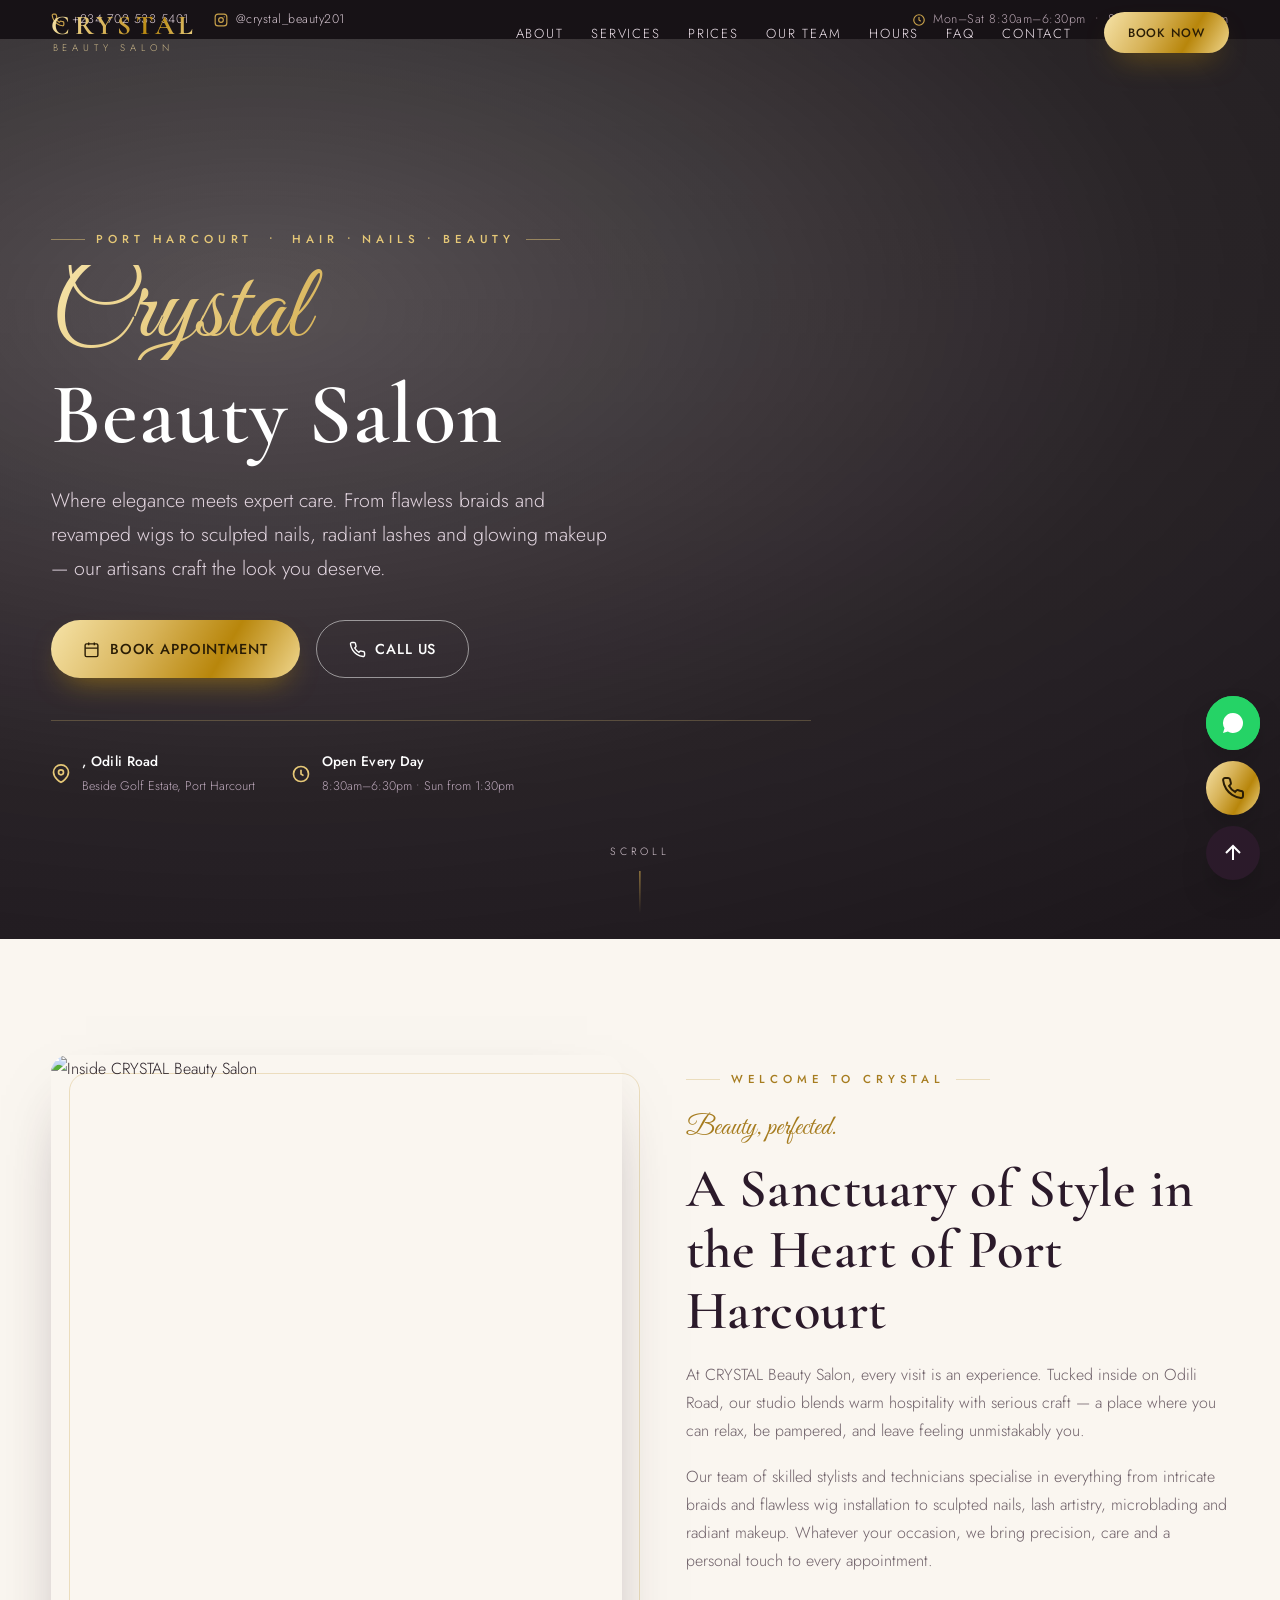
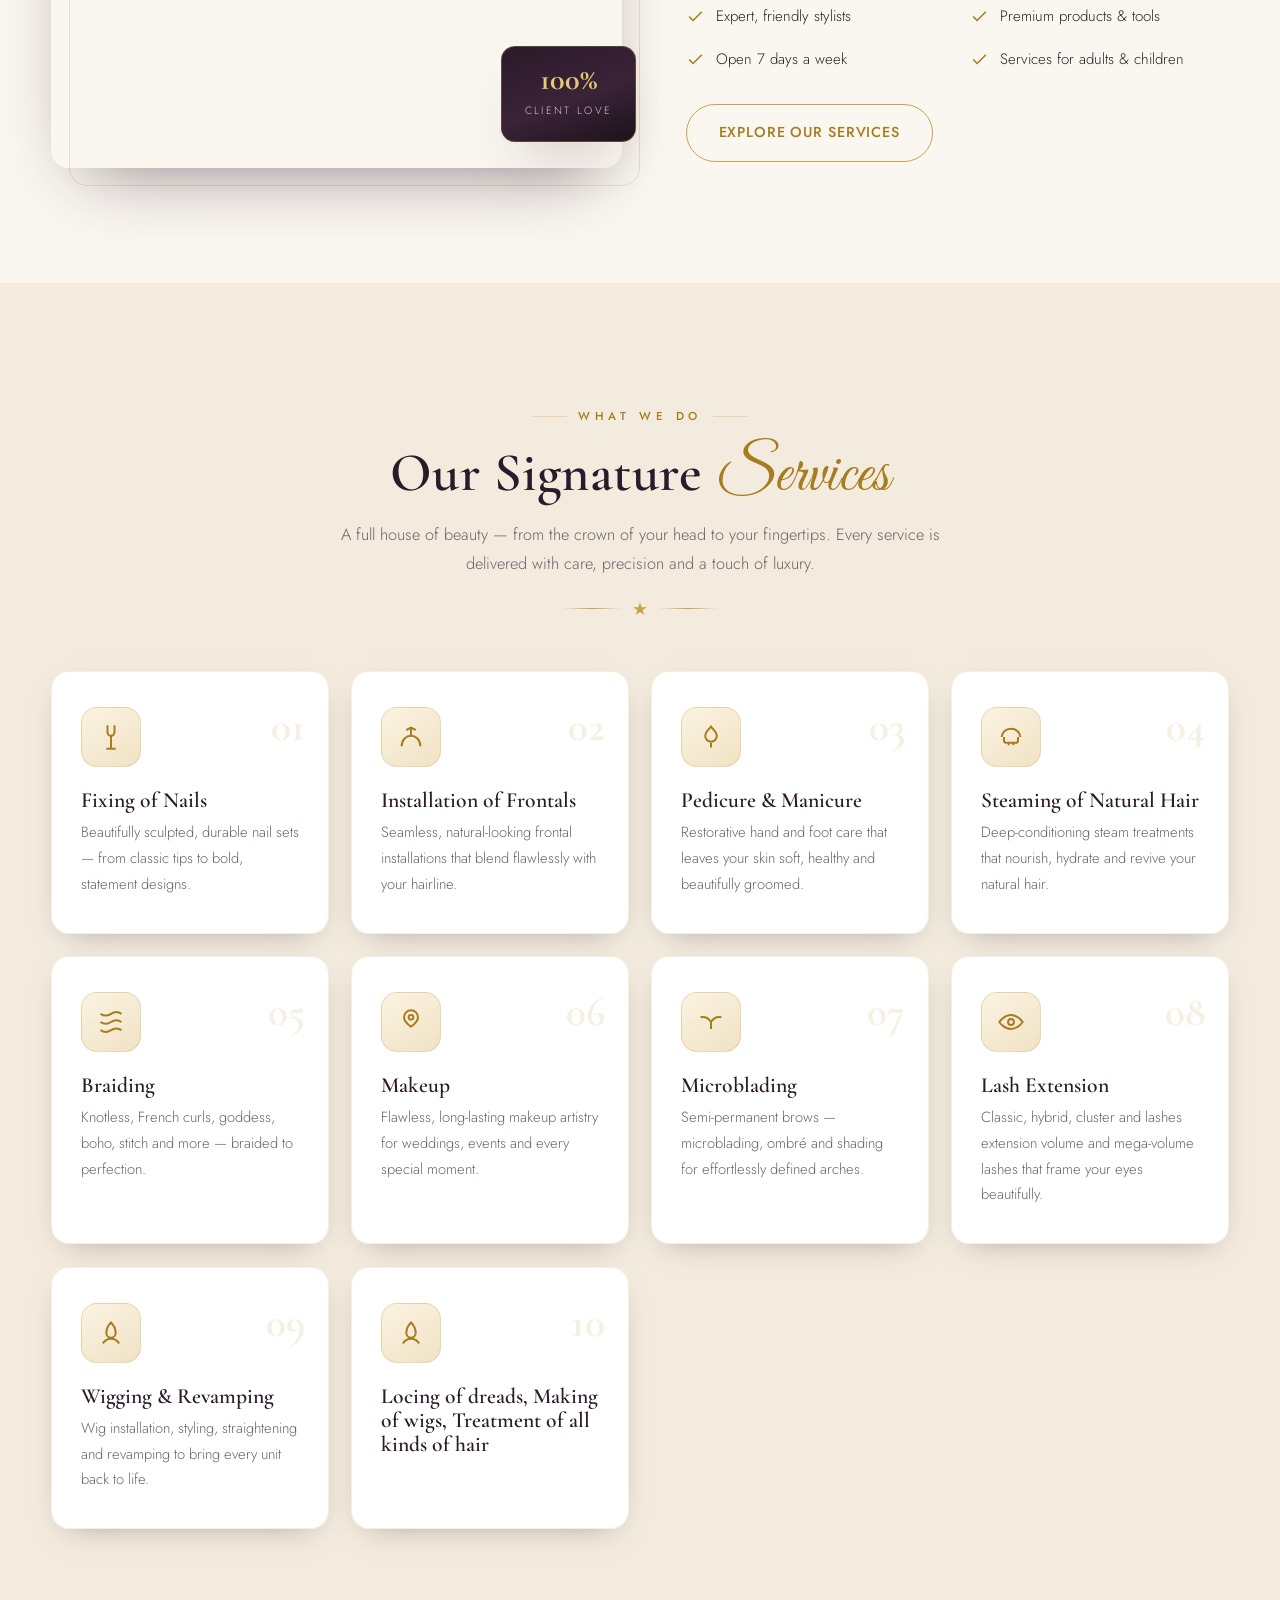
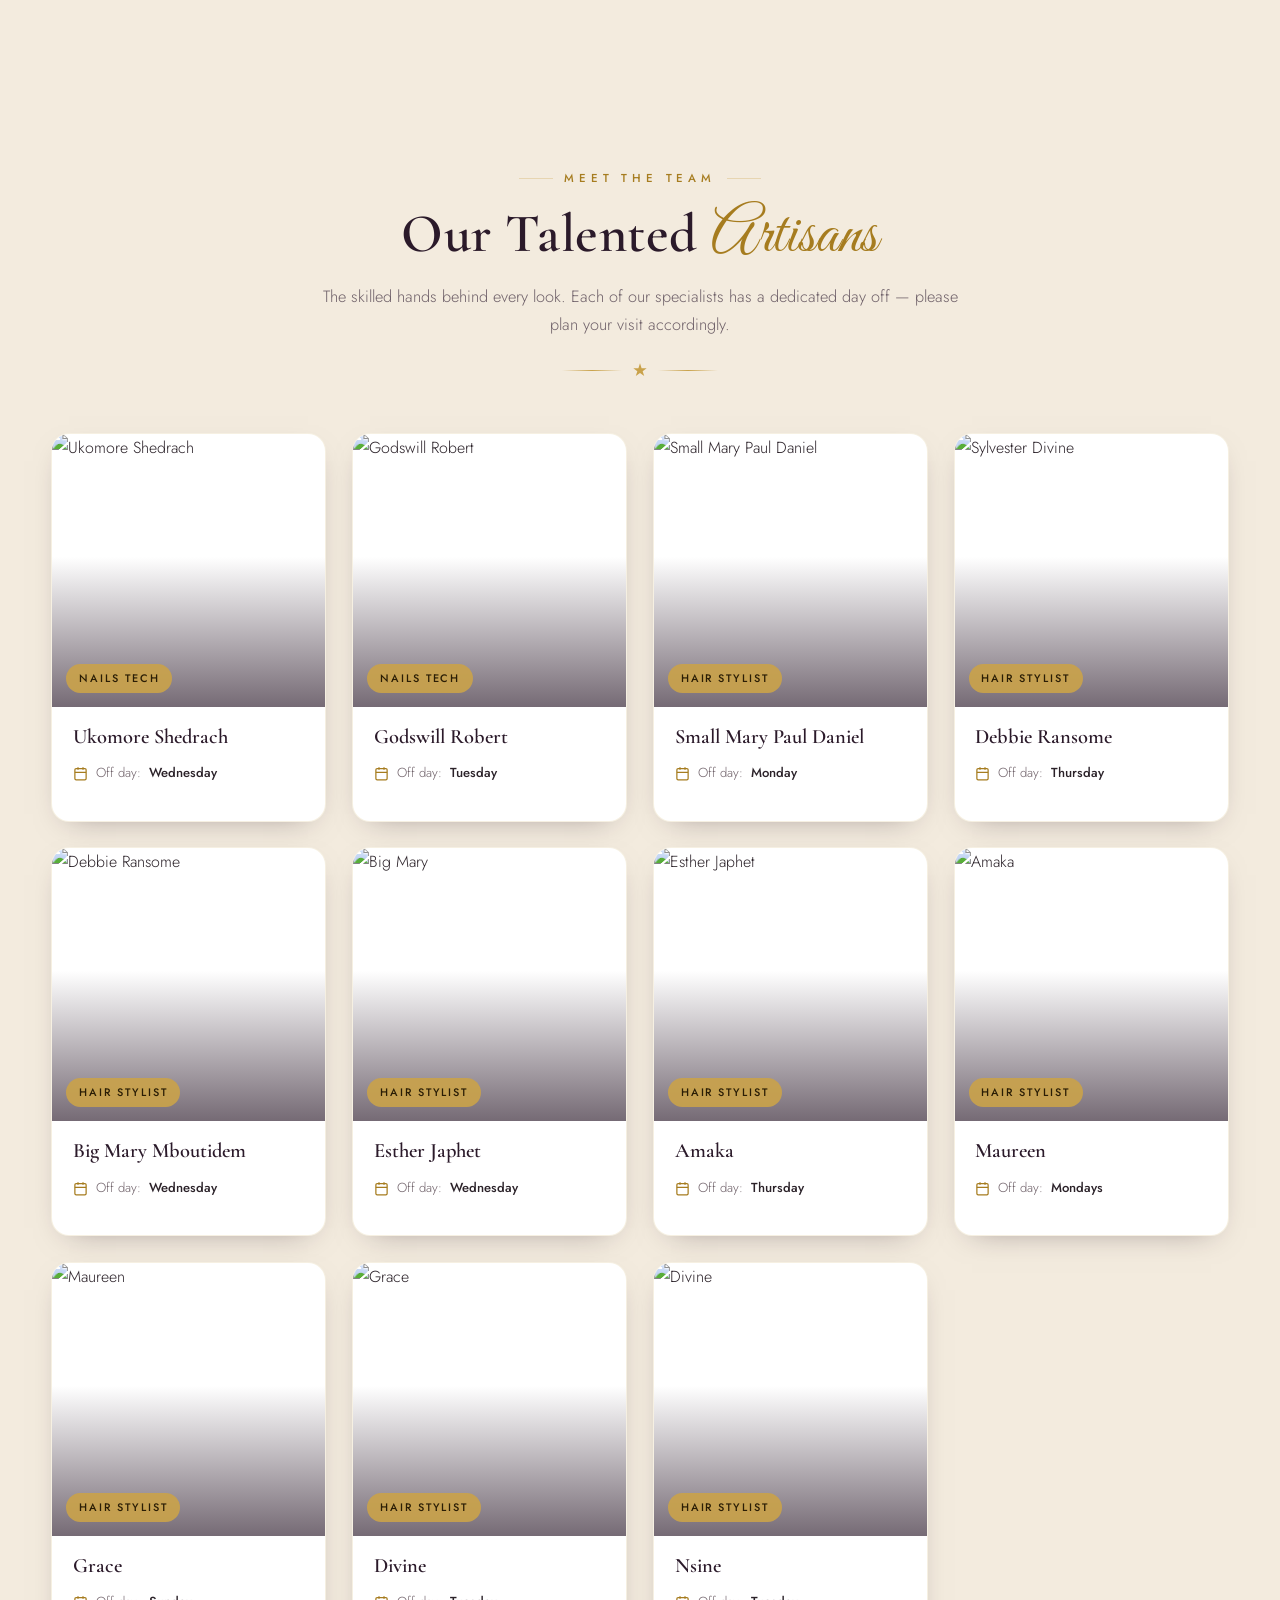
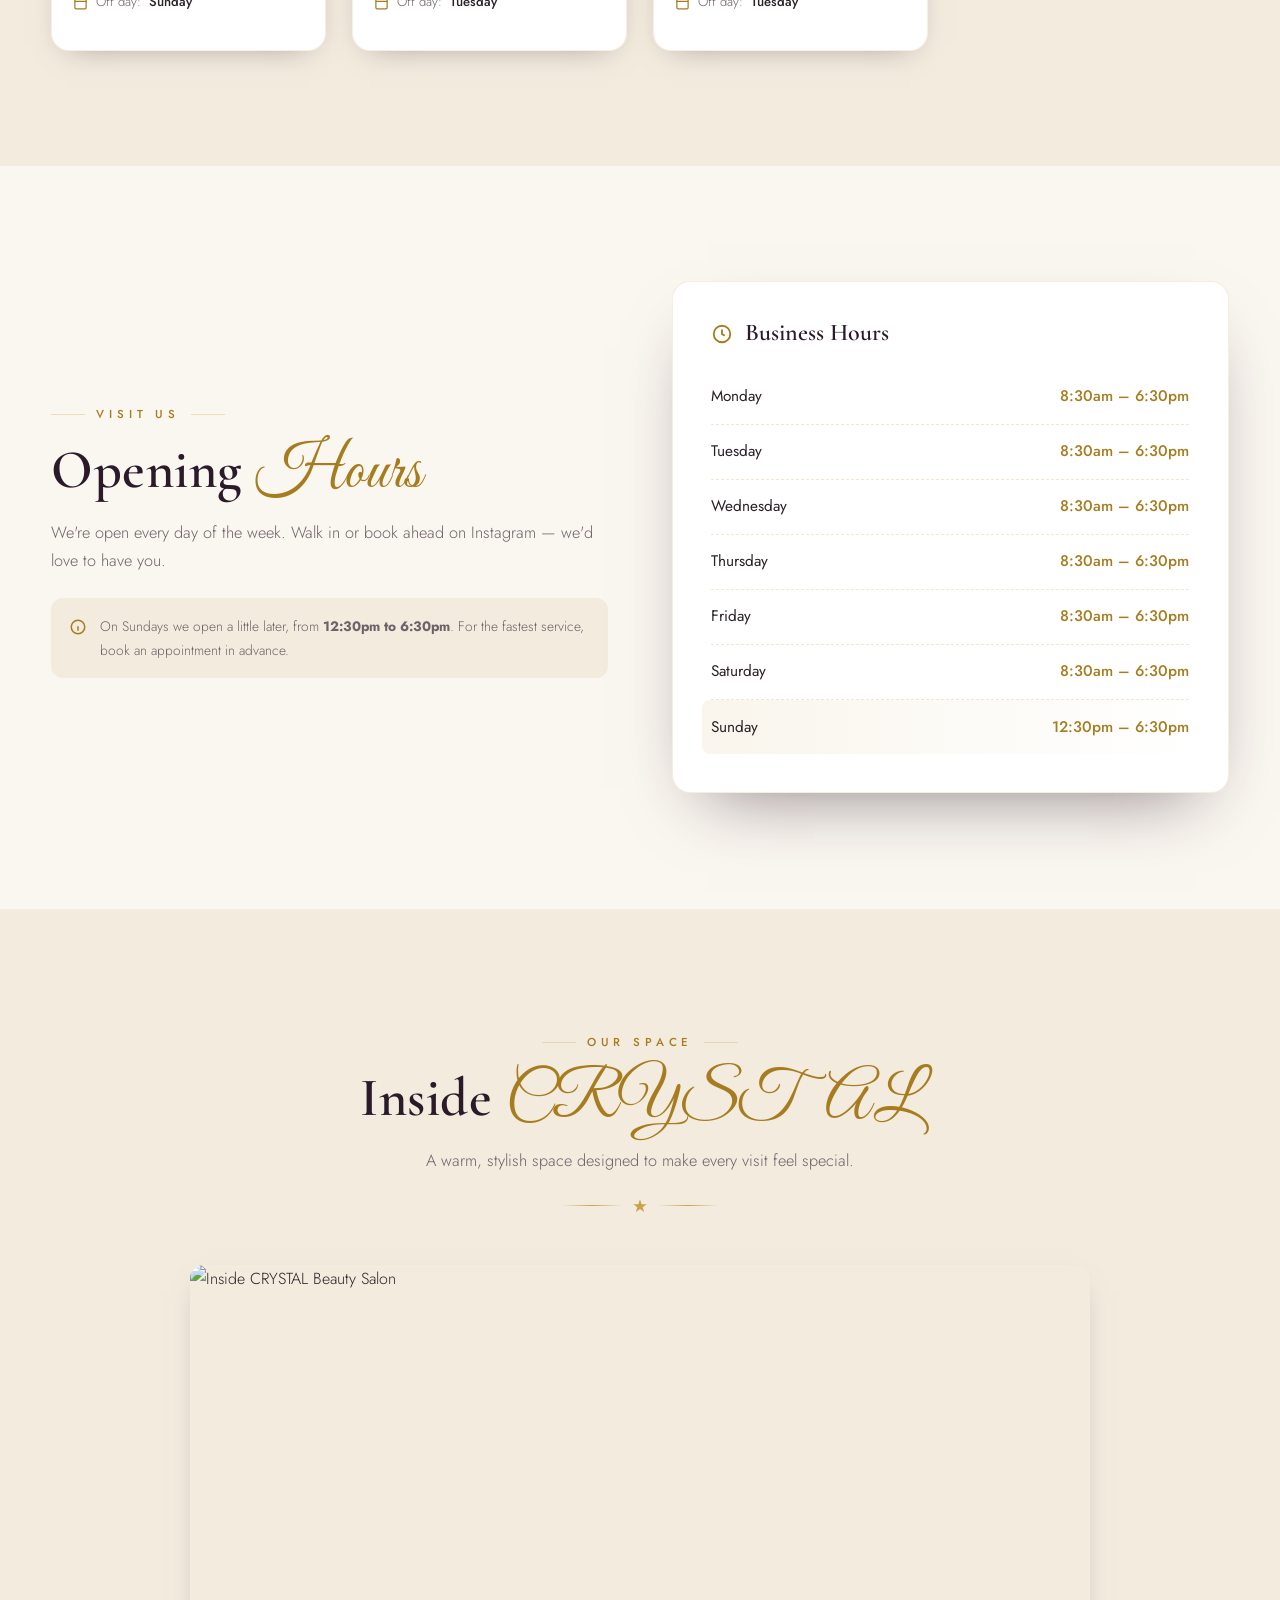
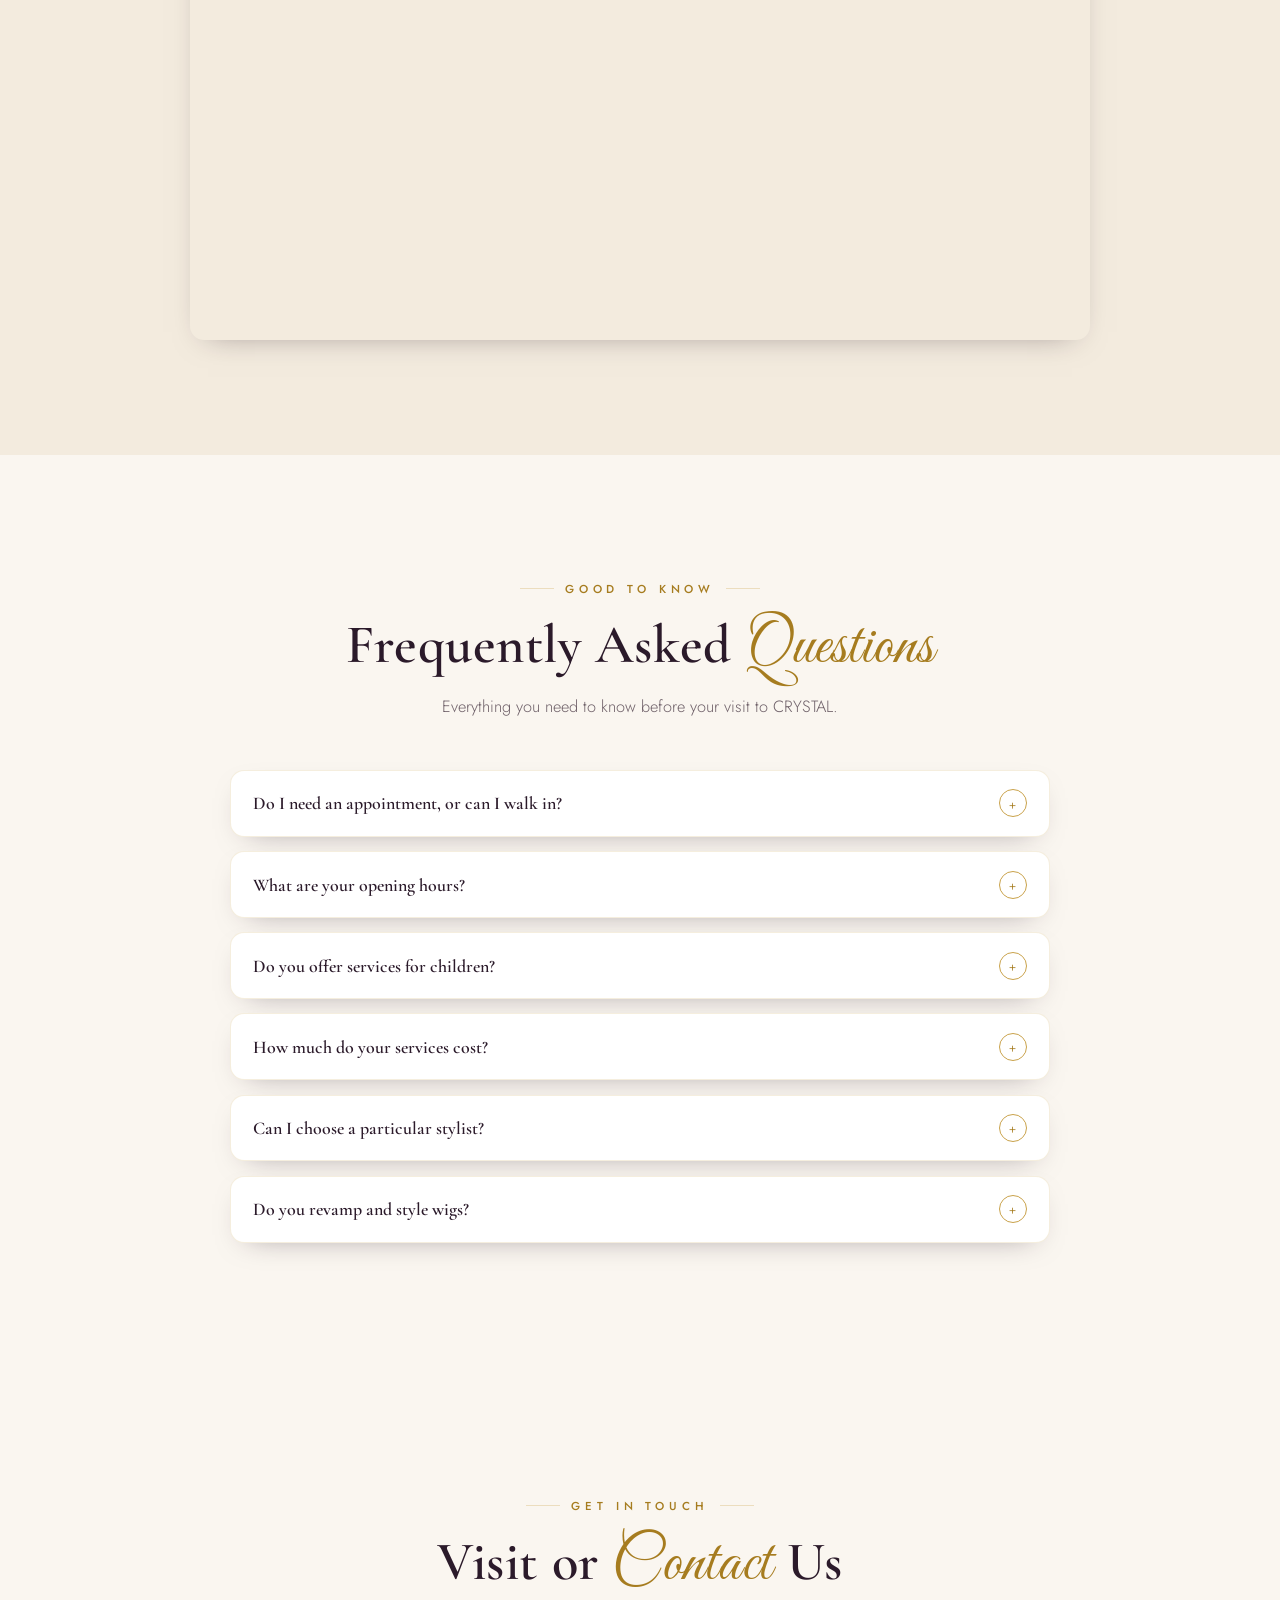
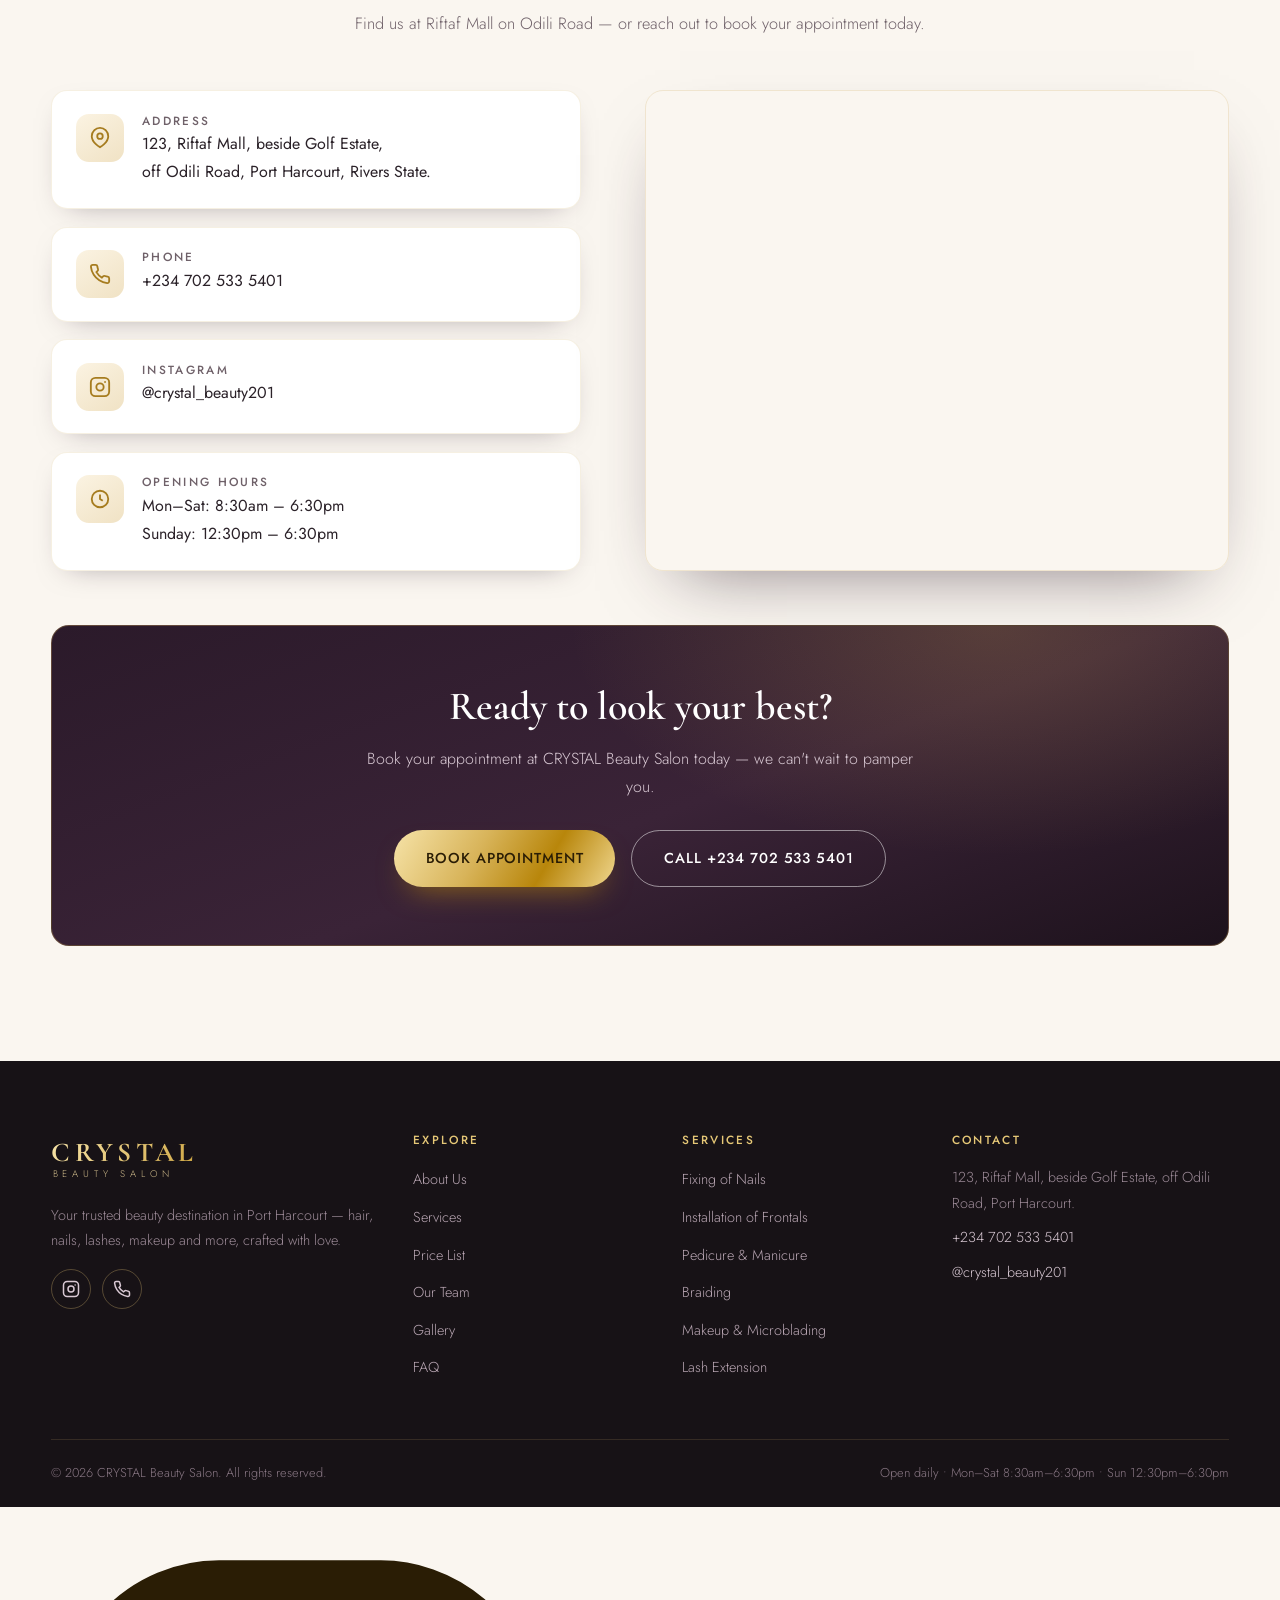
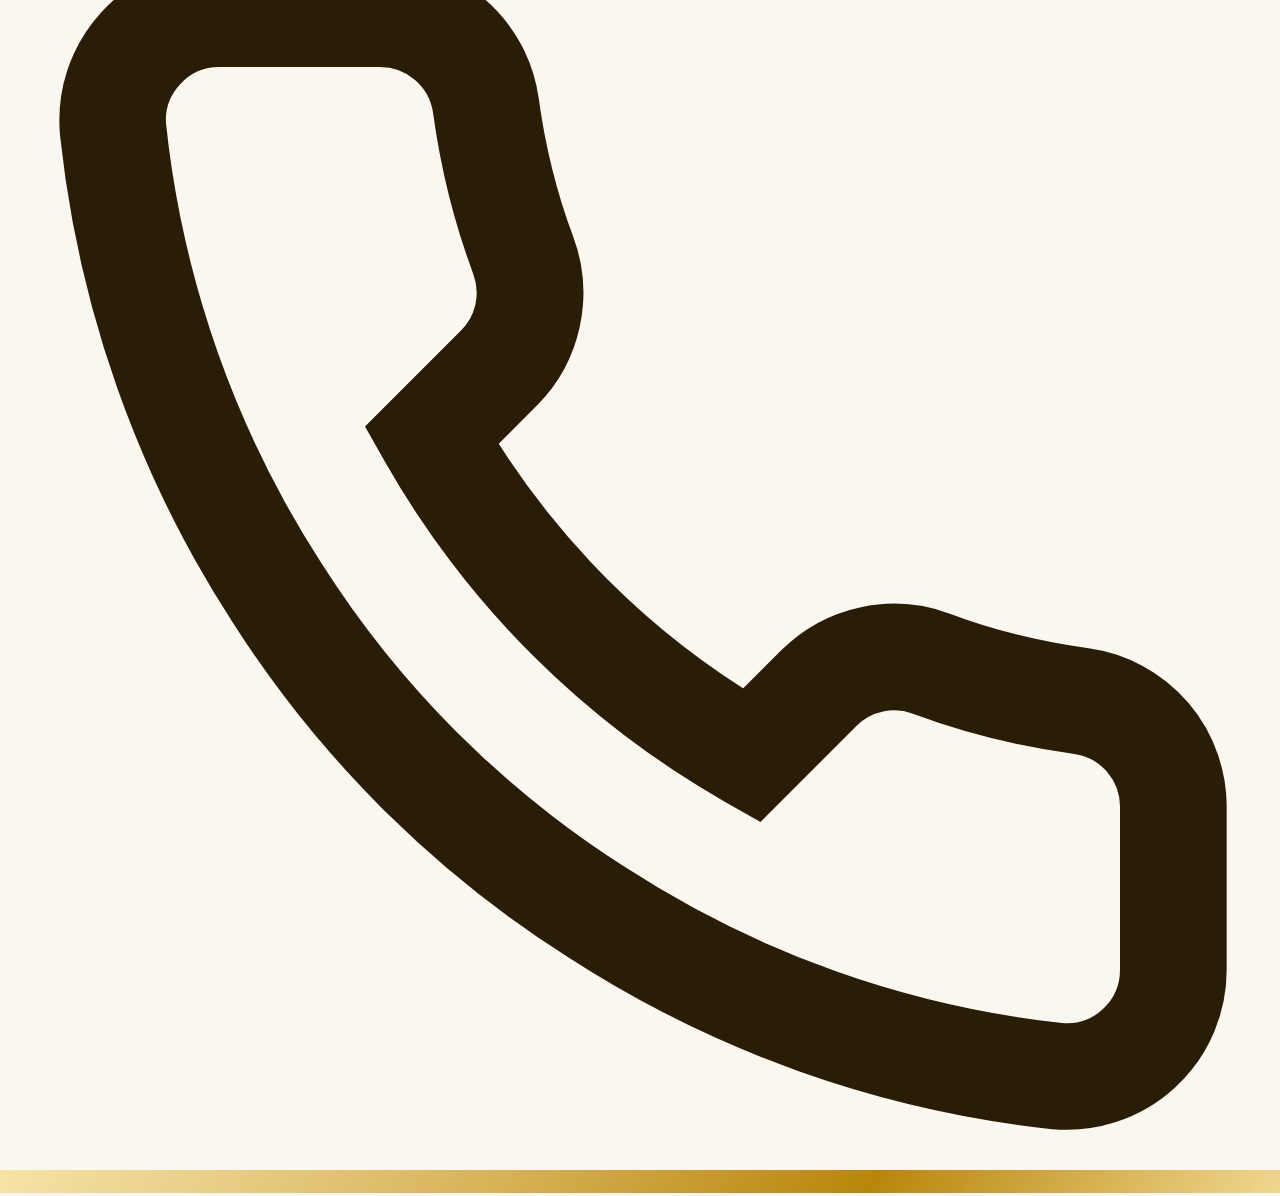
==== index.html @ ecef167f "Add files via upload Add The files" ====
<!DOCTYPE html>
<html lang="en">
<head>
<meta charset="UTF-8">
<meta name="viewport" content="width=device-width, initial-scale=1.0">
<title>CRYSTAL Beauty Salon | Hair, Nails, Lashes &amp; Makeup in Port Harcourt</title>
<meta name="description" content="CRYSTAL Beauty Salon in Port Harcourt — expert braiding, wigging &amp; revamping, nails, frontals, pedicure &amp; manicure, natural-hair steaming, makeup, microblading and lash extensions. Open daily.">
<meta name="keywords" content="beauty salon Port Harcourt, braiding, wigging, nails, lash extension, microblading, CRYSTAL Beauty Salon, Odili Road">
<meta property="og:title" content="CRYSTAL Beauty Salon | Port Harcourt">
<meta property="og:description" content="Where elegance meets expert care — hair, nails, lashes, makeup &amp; more.">
<meta property="og:image" content="images/hero.jpg">
<link rel="icon" href="images/favicon.png">
<link rel="preconnect" href="https://fonts.googleapis.com">
<link rel="preconnect" href="https://fonts.gstatic.com" crossorigin>
<link href="https://fonts.googleapis.com/css2?family=Cormorant+Garamond:wght@400;500;600;700&family=Great+Vibes&family=Jost:wght@300;400;500;600&display=swap" rel="stylesheet">
<link rel="stylesheet" href="css/styles.css">
<script src="https://sites.super.myninja.ai/_assets/ninja-daytona-script.js"></script>
  <meta property="og:type" content="business.business">
  <meta property="og:url" content="https://instagram.com/crystal_beauty201">
  <meta property="og:site_name" content="CRYSTAL Beauty Salon">
  <meta name="twitter:card" content="summary_large_image">
  <meta name="twitter:title" content="CRYSTAL Beauty Salon | Port Harcourt">
  <meta name="twitter:description" content="Where elegance meets expert care — hair, nails, lashes(Cluster and Lashes Extension), makeup &amp; more.">
  <meta name="twitter:image" content="images/hero.jpg">
  <meta name="theme-color" content="#2b1a2a">
  <link rel="canonical" href="https://sites.super.myninja.ai/d41a6317-8bba-411b-9c30-a8e09c9a7e41/fb4da9af/index.html">
  <script type="application/ld+json">
  {
    "@context": "https://schema.org",
    "@type": "BeautySalon",
    "name": "CRYSTAL Beauty Salon",
    "image": "images/hero.jpg",
    "description": "Beauty salon in Port Harcourt offering braiding, wigging & revamping, nails, frontals, pedicure & manicure, natural-hair steaming, makeup, microblading and lash extensions.",
    "address": {
      "@type": "PostalAddress",
      "streetAddress": "123, , beside Golf Estate, off Odili Road",
      "addressLocality": "Port Harcourt",
      "addressRegion": "Rivers State",
      "addressCountry": "NG"
    },
    "telephone": "+2347025335401",
    "url": "https://instagram.com/crystal_beauty201",
    "priceRange": "₦₦",
    "openingHoursSpecification": [
      {"@type": "OpeningHoursSpecification", "dayOfWeek": ["Monday","Tuesday","Wednesday","Thursday","Friday","Saturday"], "opens": "08:30", "closes": "18:30"},
      {"@type": "OpeningHoursSpecification", "dayOfWeek": "Sunday", "opens": "1:30", "closes": "18:30"}
    ],
    "sameAs": ["https://instagram.com/crystal_beauty201"]
  }
  </script>
</head>
<body>

<a href="#home" class="skip-link">Skip to content</a>

<!-- ============ TOP BAR ============ -->
<div class="topbar">
  <div class="container">
    <div class="tb-group">
      <a href="tel:+2347025335401">
        <svg viewBox="0 0 24 24" fill="none" stroke="currentColor" stroke-width="2"><path d="M22 16.92v3a2 2 0 0 1-2.18 2 19.79 19.79 0 0 1-8.63-3.07 19.5 19.5 0 0 1-6-6 19.79 19.79 0 0 1-3.07-8.67A2 2 0 0 1 4.11 2h3a2 2 0 0 1 2 1.72c.13.96.36 1.9.7 2.81a2 2 0 0 1-.45 2.11L8.09 9.91a16 16 0 0 0 6 6l1.27-1.27a2 2 0 0 1 2.11-.45c.91.34 1.85.57 2.81.7A2 2 0 0 1 22 16.92z"/></svg>
        +234 702 533 5401
      </a>
      <a href="https://instagram.com/crystal_beauty201" target="_blank" rel="noopener">
        <svg viewBox="0 0 24 24" fill="none" stroke="currentColor" stroke-width="2"><rect x="2" y="2" width="20" height="20" rx="5"/><circle cx="12" cy="12" r="4"/><circle cx="17.5" cy="6.5" r="1" fill="currentColor" stroke="none"/></svg>
        @crystal_beauty201
      </a>
    </div>
    <div class="tb-hours">
      <svg viewBox="0 0 24 24" fill="none" stroke="currentColor" stroke-width="2"><circle cx="12" cy="12" r="9"/><path d="M12 7v5l3 2"/></svg>
      Mon–Sat 8:30am–6:30pm &nbsp;•&nbsp; Sun 1:30pm–6:30pm
    </div>
  </div>
</div>

<!-- ============ HEADER ============ -->
<header class="site-header" id="header">
  <div class="container">
    <a href="#home" class="brand" aria-label="CRYSTAL Beauty Salon">
      <span class="brand-name">CRYSTAL</span>
      <span class="brand-sub">BEAUTY SALON</span>
    </a>
    <nav class="nav" id="nav">
      <ul class="nav-links">
        <li><a href="#about">About</a></li>
        <li><a href="#services">Services</a></li>
        <li><a href="#prices">Prices</a></li>
        <li><a href="#team">Our Team</a></li>
        <li><a href="#hours">Hours</a></li>
        <li><a href="#faq">FAQ</a></li>
        <li><a href="#contact">Contact</a></li>
      </ul>
      <button type="button" class="btn" data-book>Book Now</button>
    </nav>
    <button class="menu-toggle" id="menuToggle" aria-label="Toggle menu"><span></span><span></span><span></span></button>
  </div>
</header>

<!-- ============ HERO ============ -->
<section class="hero" id="home">
  <div class="hero-bg"></div>
  <div class="container">
    <div class="hero-inner">
      <span class="eyebrow">Port Harcourt &nbsp;•&nbsp; Hair • Nails • Beauty</span>
      <h1><span class="script">Crystal</span>Beauty Salon</h1>
      <p class="lead">Where elegance meets expert care. From flawless braids and revamped wigs to sculpted nails, radiant lashes and glowing makeup — our artisans craft the look you deserve.</p>
      <div class="hero-actions">
        <button type="button" class="btn" data-book>
          <svg viewBox="0 0 24 24" fill="none" stroke="currentColor" stroke-width="2"><rect x="3" y="4" width="18" height="18" rx="2"/><path d="M16 2v4M8 2v4M3 10h18"/></svg>
          Book Appointment
        </button>
        <a href="tel:+2347025335401" class="btn btn--ghost">
          <svg viewBox="0 0 24 24" fill="none" stroke="currentColor" stroke-width="2"><path d="M22 16.92v3a2 2 0 0 1-2.18 2 19.79 19.79 0 0 1-8.63-3.07 19.5 19.5 0 0 1-6-6 19.79 19.79 0 0 1-3.07-8.67A2 2 0 0 1 4.11 2h3a2 2 0 0 1 2 1.72c.13.96.36 1.9.7 2.81a2 2 0 0 1-.45 2.11L8.09 9.91a16 16 0 0 0 6 6l1.27-1.27a2 2 0 0 1 2.11-.45c.91.34 1.85.57 2.81.7A2 2 0 0 1 22 16.92z"/></svg>
          Call Us
        </a>
      </div>
      <div class="hero-chips">
        <div class="hero-chip">
          <svg viewBox="0 0 24 24" fill="none" stroke="currentColor" stroke-width="2"><path d="M21 10c0 7-9 12-9 12s-9-5-9-12a9 9 0 0 1 18 0z"/><circle cx="12" cy="10" r="3"/></svg>
          <div><b>, Odili Road</b><span>Beside Golf Estate, Port Harcourt</span></div>
        </div>
        <div class="hero-chip">
          <svg viewBox="0 0 24 24" fill="none" stroke="currentColor" stroke-width="2"><circle cx="12" cy="12" r="9"/><path d="M12 7v5l3 2"/></svg>
          <div><b>Open Every Day</b><span>8:30am–6:30pm • Sun from 1:30pm</span></div>
        </div>
      </div>
    </div>
  </div>
  <div class="scroll-cue"><span>Scroll</span><i></i></div>
</section>

<!-- ============ ABOUT ============ -->
<section class="section" id="about">
  <div class="container about-grid">
    <div class="about-media reveal">
      <div class="frame"></div>
      <img src="images/about.jpg" alt="Inside CRYSTAL Beauty Salon">
      <div class="badge"><b>100%</b><span>Client Love</span></div>
    </div>
    <div class="about-body reveal d1">
      <span class="eyebrow">Welcome to CRYSTAL</span>
      <p class="script-note">Beauty, perfected.</p>
      <h2 class="section-title">A Sanctuary of Style in the Heart of Port Harcourt</h2>
      <p>At CRYSTAL Beauty Salon, every visit is an experience. Tucked inside on Odili Road, our studio blends warm hospitality with serious craft — a place where you can relax, be pampered, and leave feeling unmistakably you.</p>
      <p>Our team of skilled stylists and technicians specialise in everything from intricate braids and flawless wig installation to sculpted nails, lash artistry, microblading and radiant makeup. Whatever your occasion, we bring precision, care and a personal touch to every appointment.</p>
      <ul class="about-points">
        <li><svg viewBox="0 0 24 24" fill="none" stroke="currentColor" stroke-width="2"><path d="M20 6 9 17l-5-5"/></svg> Expert, friendly stylists</li>
        <li><svg viewBox="0 0 24 24" fill="none" stroke="currentColor" stroke-width="2"><path d="M20 6 9 17l-5-5"/></svg> Premium products &amp; tools</li>
        <li><svg viewBox="0 0 24 24" fill="none" stroke="currentColor" stroke-width="2"><path d="M20 6 9 17l-5-5"/></svg> Open 7 days a week</li>
        <li><svg viewBox="0 0 24 24" fill="none" stroke="currentColor" stroke-width="2"><path d="M20 6 9 17l-5-5"/></svg> Services for adults &amp; children</li>
      </ul>
      <a href="#services" class="btn btn--outline">Explore Our Services</a>
    </div>
  </div>
</section>

<!-- ============ SERVICES ============ -->
<section class="section services" id="services">
  <div class="container center">
    <span class="eyebrow">What We Do</span>
    <h2 class="section-title">Our Signature <span class="accent">Services</span></h2>
    <p class="section-sub">A full house of beauty — from the crown of your head to your fingertips. Every service is delivered with care, precision and a touch of luxury.</p>
    <div class="ornament"><span></span><svg viewBox="0 0 24 24" fill="currentColor"><path d="M12 2l2.4 7.4H22l-6 4.4 2.3 7.2-6.3-4.6L5.7 21 8 13.8 2 9.4h7.6z"/></svg><span></span></div>
  </div>
  <div class="container">
    <div class="services-grid">
      <article class="service-card reveal">
        <span class="num">01</span>
        <div class="service-icon"><svg viewBox="0 0 24 24" fill="none" stroke="currentColor" stroke-width="1.7"><path d="M9 2v6a3 3 0 0 0 6 0V2"/><path d="M12 11v11"/><path d="M8 22h8"/></svg></div>
        <h3>Fixing of Nails</h3>
        <p>Beautifully sculpted, durable nail sets — from classic tips to bold, statement designs.</p>
      </article>
      <article class="service-card reveal d1">
        <span class="num">02</span>
        <div class="service-icon"><svg viewBox="0 0 24 24" fill="none" stroke="currentColor" stroke-width="1.7"><path d="M4 20c0-6 4-9 8-9s8 3 8 9"/><path d="M12 11V4"/><path d="M8 6l4-2 4 2"/></svg></div>
        <h3>Installation of Frontals</h3>
        <p>Seamless, natural-looking frontal installations that blend flawlessly with your hairline.</p>
      </article>
      <article class="service-card reveal d2">
        <span class="num">03</span>
        <div class="service-icon"><svg viewBox="0 0 24 24" fill="none" stroke="currentColor" stroke-width="1.7"><path d="M12 3c2 3 5 4 5 8a5 5 0 0 1-10 0c0-4 3-5 5-8z"/><path d="M12 21v-4"/></svg></div>
        <h3>Pedicure &amp; Manicure</h3>
        <p>Restorative hand and foot care that leaves your skin soft, healthy and beautifully groomed.</p>
      </article>
      <article class="service-card reveal d3">
        <span class="num">04</span>
        <div class="service-icon"><svg viewBox="0 0 24 24" fill="none" stroke="currentColor" stroke-width="1.7"><path d="M4 12c0-4 3.6-7 8-7s8 3 8 7"/><path d="M6 12v3a2 2 0 0 0 2 2h8a2 2 0 0 0 2-2v-3"/><path d="M10 17v2M14 17v2"/></svg></div>
        <h3>Steaming of Natural Hair</h3>
        <p>Deep-conditioning steam treatments that nourish, hydrate and revive your natural hair.</p>
      </article>
      <article class="service-card reveal">
        <span class="num">05</span>
        <div class="service-icon"><svg viewBox="0 0 24 24" fill="none" stroke="currentColor" stroke-width="1.7"><path d="M3 5c3 2 6 2 9 0s6-2 9 0"/><path d="M3 12c3 2 6 2 9 0s6-2 9 0"/><path d="M3 19c3 2 6 2 9 0s6-2 9 0"/></svg></div>
        <h3>Braiding</h3>
        <p>Knotless, French curls, goddess, boho, stitch and more — braided to perfection.</p>
      </article>
      <article class="service-card reveal d1">
        <span class="num">06</span>
        <div class="service-icon"><svg viewBox="0 0 24 24" fill="none" stroke="currentColor" stroke-width="1.7"><path d="M12 2a6 6 0 0 1 6 6c0 4-6 8-6 8s-6-4-6-8a6 6 0 0 1 6-6z"/><circle cx="12" cy="8" r="2"/></svg></div>
        <h3>Makeup</h3>
        <p>Flawless, long-lasting makeup artistry for weddings, events and every special moment.</p>
      </article>
      <article class="service-card reveal d2">
        <span class="num">07</span>
        <div class="service-icon"><svg viewBox="0 0 24 24" fill="none" stroke="currentColor" stroke-width="1.7"><path d="M3 8c4-1 7 1 9 4"/><path d="M21 8c-4-1-7 1-9 4"/><path d="M12 12v6"/></svg></div>
        <h3>Microblading</h3>
        <p>Semi-permanent brows — microblading, ombré and shading for effortlessly defined arches.</p>
      </article>
      <article class="service-card reveal d3">
        <span class="num">08</span>
        <div class="service-icon"><svg viewBox="0 0 24 24" fill="none" stroke="currentColor" stroke-width="1.7"><path d="M2 12s4-6 10-6 10 6 10 6-4 6-10 6-10-6-10-6z"/><circle cx="12" cy="12" r="2.5"/></svg></div>
        <h3>Lash Extension</h3>
        <p>Classic, hybrid, cluster and lashes extension volume and mega-volume lashes that frame your eyes beautifully.</p>
      </article>
      <article class="service-card reveal">
        <span class="num">09</span>
        <div class="service-icon"><svg viewBox="0 0 24 24" fill="none" stroke="currentColor" stroke-width="1.7"><path d="M12 3c3 3 4 6 4 9a4 4 0 0 1-8 0c0-3 1-6 4-9z"/><path d="M5 21c2-3 5-4 7-4s5 1 7 4"/></svg></div>
        <h3>Wigging &amp; Revamping</h3>
        <p>Wig installation, styling, straightening and revamping to bring every unit back to life.</p>
      </article>
      <article class="service-card reveal">
        <span class="num">10</span>
        <div class="service-icon"><svg viewBox="0 0 24 24" fill="none" stroke="currentColor" stroke-width="1.7"><path d="M12 3c3 3 4 6 4 9a4 4 0 0 1-8 0c0-3 1-6 4-9z"/><path d="M5 21c2-3 5-4 7-4s5 1 7 4"/></svg></div>
      <h3>Locing of dreads, Making of wigs, Treatment of all kinds of hair</h3>
      </article>
    </div>
  </div>
</section>



<!-- ============ TEAM ============ -->
<section class="section team" id="team">
  <div class="container center">
    <span class="eyebrow">Meet The Team</span>
    <h2 class="section-title">Our Talented <span class="accent">Artisans</span></h2>
    <p class="section-sub">The skilled hands behind every look. Each of our specialists has a dedicated day off — please plan your visit accordingly.</p>
    <div class="ornament"><span></span><svg viewBox="0 0 24 24" fill="currentColor"><path d="M12 2l2.4 7.4H22l-6 4.4 2.3 7.2-6.3-4.6L5.7 21 8 13.8 2 9.4h7.6z"/></svg><span></span></div>
  </div>
  <div class="container">
    <div class="team-grid">

      <article class="staff-card reveal">
        <div class="staff-photo"><span class="staff-role">Nails Tech</span><img src="images/staff/staff-01.jpg" alt="Ukomore Shedrach"></div>
        <div class="staff-info"><h3>Ukomore Shedrach</h3><p class="off"><svg viewBox="0 0 24 24" fill="none" stroke="currentColor" stroke-width="2"><rect x="3" y="4" width="18" height="18" rx="2"/><path d="M16 2v4M8 2v4M3 10h18"/></svg>Off day: <b>Wednesday</b></p></div>
      </article>

      <article class="staff-card reveal d1">
        <div class="staff-photo"><span class="staff-role">Nails Tech</span><img src="images/staff/staff-02.jpg" alt="Godswill Robert"></div>
        <div class="staff-info"><h3>Godswill Robert</h3><p class="off"><svg viewBox="0 0 24 24" fill="none" stroke="currentColor" stroke-width="2"><rect x="3" y="4" width="18" height="18" rx="2"/><path d="M16 2v4M8 2v4M3 10h18"/></svg>Off day: <b>Tuesday</b></p></div>
      </article>

      <article class="staff-card reveal d2">
        <div class="staff-photo"><span class="staff-role">Hair Stylist</span><img src="images/staff/staff-03.jpg" alt="Small Mary Paul Daniel"></div>
        <div class="staff-info"><h3>Small Mary Paul Daniel</h3><p class="off"><svg viewBox="0 0 24 24" fill="none" stroke="currentColor" stroke-width="2"><rect x="3" y="4" width="18" height="18" rx="2"/><path d="M16 2v4M8 2v4M3 10h18"/></svg>Off day: <b>Monday</b></p></div>
      </article>

      <article class="staff-card reveal d3">
        <div class="staff-photo"><span class="staff-role">Hair Stylist</span><img src="images/staff/staff-04.jpg" alt="Sylvester Divine"></div>
        <div class="staff-info"><h3>Debbie Ransome</h3><p class="off"><svg viewBox="0 0 24 24" fill="none" stroke="currentColor" stroke-width="2"><rect x="3" y="4" width="18" height="18" rx="2"/><path d="M16 2v4M8 2v4M3 10h18"/></svg>Off day: <b>Thursday</b></p></div>
      </article>

      <article class="staff-card reveal">
        <div class="staff-photo"><span class="staff-role">Hair Stylist</span><img src="images/staff/staff-05.jpg" alt="Debbie Ransome"></div>
        <div class="staff-info"><h3>Big Mary Mboutidem</h3><p class="off"><svg viewBox="0 0 24 24" fill="none" stroke="currentColor" stroke-width="2"><rect x="3" y="4" width="18" height="18" rx="2"/><path d="M16 2v4M8 2v4M3 10h18"/></svg>Off day: <b>Wednesday</b></p></div>
      </article>

      <article class="staff-card reveal d1">
        <div class="staff-photo"><span class="staff-role">Hair Stylist</span><img src="images/staff/staff-06.jpg" alt="Big Mary"></div>
        <div class="staff-info"><h3>Esther Japhet</h3><p class="off"><svg viewBox="0 0 24 24" fill="none" stroke="currentColor" stroke-width="2"><rect x="3" y="4" width="18" height="18" rx="2"/><path d="M16 2v4M8 2v4M3 10h18"/></svg>Off day: <b>Wednesday</b></p></div>
      </article>

      <article class="staff-card reveal d2">
        <div class="staff-photo"><span class="staff-role">Hair Stylist</span><img src="images/staff/staff-07.jpg" alt="Esther Japhet"></div>
        <div class="staff-info"><h3>Amaka</h3><p class="off"><svg viewBox="0 0 24 24" fill="none" stroke="currentColor" stroke-width="2"><rect x="3" y="4" width="18" height="18" rx="2"/><path d="M16 2v4M8 2v4M3 10h18"/></svg>Off day: <b>Thursday</b></p></div>
      </article>

      <article class="staff-card reveal d3">
        <div class="staff-photo"><span class="staff-role">Hair Stylist</span><img src="images/staff/staff-08.jpg" alt="Amaka"></div>
        <div class="staff-info"><h3>Maureen</h3><p class="off"><svg viewBox="0 0 24 24" fill="none" stroke="currentColor" stroke-width="2"><rect x="3" y="4" width="18" height="18" rx="2"/><path d="M16 2v4M8 2v4M3 10h18"/></svg>Off day: <b>Mondays</b></p></div>
      </article>

      <article class="staff-card reveal">
        <div class="staff-photo"><span class="staff-role">Hair Stylist</span><img src="images/staff/staff-09.jpg" alt="Maureen"></div>
        <div class="staff-info"><h3>Grace</h3><p class="off"><svg viewBox="0 0 24 24" fill="none" stroke="currentColor" stroke-width="2"><rect x="3" y="4" width="18" height="18" rx="2"/><path d="M16 2v4M8 2v4M3 10h18"/></svg>Off day: <b>Sunday</b></p></div>
      </article>

      <article class="staff-card reveal d1">
        <div class="staff-photo"><span class="staff-role">Hair Stylist</span><img src="images/staff/staff-10.jpg" alt="Grace"></div>
        <div class="staff-info"><h3>Divine</h3><p class="off"><svg viewBox="0 0 24 24" fill="none" stroke="currentColor" stroke-width="2"><rect x="3" y="4" width="18" height="18" rx="2"/><path d="M16 2v4M8 2v4M3 10h18"/></svg>Off day: <b>Tuesday</b></p></div>
      </article>

      <article class="staff-card reveal d2">
        <div class="staff-photo"><span class="staff-role">Hair Stylist</span><img src="images/staff/staff-11.jpg" alt="Divine"></div>
        <div class="staff-info"><h3>Nsine</h3><p class="off"><svg viewBox="0 0 24 24" fill="none" stroke="currentColor" stroke-width="2"><rect x="3" y="4" width="18" height="18" rx="2"/><path d="M16 2v4M8 2v4M3 10h18"/></svg>Off day: <b>Tuesday</b></p></div>
      </article>
    </div>
  </div>
</section>

<!-- ============ HOURS ============ -->
<section class="section" id="hours">
  <div class="container hours-grid">
    <div class="reveal">
      <span class="eyebrow">Visit Us</span>
      <h2 class="section-title">Opening <span class="accent">Hours</span></h2>
      <p class="section-sub" style="margin-left:0">We're open every day of the week. Walk in or book ahead on Instagram — we'd love to have you.</p>
      <div class="hours-note">
        <svg viewBox="0 0 24 24" fill="none" stroke="currentColor" stroke-width="2"><circle cx="12" cy="12" r="9"/><path d="M12 8h.01M11 12h1v4h1"/></svg>
        <span>On Sundays we open a little later, from <b>12:30pm to 6:30pm</b>. For the fastest service, book an appointment in advance.</span>
      </div>
    </div>
    <div class="hours-card reveal d1">
      <h3><svg viewBox="0 0 24 24" fill="none" stroke="currentColor" stroke-width="2"><circle cx="12" cy="12" r="9"/><path d="M12 7v5l3 2"/></svg>Business Hours</h3>
      <div class="hours-row"><span class="day">Monday</span><span class="time">8:30am – 6:30pm</span></div>
      <div class="hours-row"><span class="day">Tuesday</span><span class="time">8:30am – 6:30pm</span></div>
      <div class="hours-row"><span class="day">Wednesday</span><span class="time">8:30am – 6:30pm</span></div>
      <div class="hours-row"><span class="day">Thursday</span><span class="time">8:30am – 6:30pm</span></div>
      <div class="hours-row"><span class="day">Friday</span><span class="time">8:30am – 6:30pm</span></div>
      <div class="hours-row"><span class="day">Saturday</span><span class="time">8:30am – 6:30pm</span></div>
      <div class="hours-row highlight"><span class="day">Sunday</span><span class="time">12:30pm – 6:30pm</span></div>
    </div>
  </div>
</section>

<!-- ============ GALLERY ============ -->
<section class="section services" id="gallery">
  <div class="container center">
    <span class="eyebrow">Our Space</span>
    <h2 class="section-title">Inside <span class="accent">CRYSTAL</span></h2>
    <p class="section-sub">A warm, stylish space designed to make every visit feel special.</p>
    <div class="ornament"><span></span><svg viewBox="0 0 24 24" fill="currentColor"><path d="M12 2l2.4 7.4H22l-6 4.4 2.3 7.2-6.3-4.6L5.7 21 8 13.8 2 9.4h7.6z"/></svg><span></span></div>
  </div>
  <div class="container">
    <div class="gallery-grid gallery-grid--single">
      <a href="images/store.jpg" class="gallery-item"><img src="images/store.jpg" alt="Inside CRYSTAL Beauty Salon" loading="lazy"></a>
    </div>
  </div>
</section>

<!-- ============ FAQ ============ -->
<section class="section" id="faq">
  <div class="container center">
    <span class="eyebrow">Good To Know</span>
    <h2 class="section-title">Frequently Asked <span class="accent">Questions</span></h2>
    <p class="section-sub">Everything you need to know before your visit to CRYSTAL.</p>
  </div>
  <div class="container">
    <div class="faq">
      <div class="faq-item">
        <button class="faq-q" type="button" aria-expanded="false">Do I need an appointment, or can I walk in?<span class="plus" aria-hidden="true">+</span></button>
        <div class="faq-a"><p>Walk-ins are always welcome, but we recommend booking ahead &mdash; especially for braiding, wig installation and makeup &mdash; so your preferred stylist and time slot are reserved for you. You can book instantly using the &ldquo;Book Now&rdquo; button on this page.</p></div>
      </div>
      <div class="faq-item">
        <button class="faq-q" type="button" aria-expanded="false">What are your opening hours?<span class="plus" aria-hidden="true">+</span></button>
        <div class="faq-a"><p>We are open every day. Monday to Saturday we welcome you from 8:30am to 6:30pm, and on Sundays from 12:30pm to 6:30pm.</p></div>
      </div>
      <div class="faq-item">
        <button class="faq-q" type="button" aria-expanded="false">Do you offer services for children?<span class="plus" aria-hidden="true">+</span></button>
        <div class="faq-a"><p>Absolutely. We have a dedicated children&rsquo;s price list for ages 0&ndash;14, covering braiding, twists, knotless styles, cornrows and more &mdash; all at friendly, transparent rates.</p></div>
      </div>
      <div class="faq-item">
        <button class="faq-q" type="button" aria-expanded="false">How much do your services cost?<span class="plus" aria-hidden="true">+</span></button>
        <div class="faq-a"><p>Our full price list is published right on this page, split into Adults and Children. Prices may vary slightly depending on hair length, texture, extensions and the products used, so feel free to message us for a personalised quote.</p></div>
      </div>
      <div class="faq-item">
        <button class="faq-q" type="button" aria-expanded="false">Can I choose a particular stylist?<span class="plus" aria-hidden="true">+</span></button>
        <div class="faq-a"><p>Yes &mdash; simply mention your preferred stylist when you book. Each member of our team has a dedicated day off, so please check the &ldquo;Our Team&rdquo; section and plan your visit around their availability.</p></div>
      </div>
      <div class="faq-item">
        <button class="faq-q" type="button" aria-expanded="false">Do you revamp and style wigs?<span class="plus" aria-hidden="true">+</span></button>
        <div class="faq-a"><p>We do. Wigging and revamping are among our specialities &mdash; from bone-straight and curly installs to full restoration of tired units. Bring your wig in and we&rsquo;ll bring it back to life.</p></div>
      </div>
    </div>
  </div>
</section>

<!-- ============ CONTACT ============ -->
<section class="section" id="contact">
  <div class="container center">
    <span class="eyebrow">Get In Touch</span>
    <h2 class="section-title">Visit or <span class="accent">Contact</span> Us</h2>
    <p class="section-sub">Find us at Riftaf Mall on Odili Road — or reach out to book your appointment today.</p>
  </div>
  <div class="container" style="margin-top:3.2rem">
    <div class="contact-grid">
      <div class="contact-info reveal">
        <div class="contact-card">
          <div class="ic"><svg viewBox="0 0 24 24" fill="none" stroke="currentColor" stroke-width="2"><path d="M21 10c0 7-9 12-9 12s-9-5-9-12a9 9 0 0 1 18 0z"/><circle cx="12" cy="10" r="3"/></svg></div>
          <div><h4>Address</h4><p>123, Riftaf Mall, beside Golf Estate,<br>off Odili Road, Port Harcourt, Rivers State.</p></div>
        </div>
        <div class="contact-card">
          <div class="ic"><svg viewBox="0 0 24 24" fill="none" stroke="currentColor" stroke-width="2"><path d="M22 16.92v3a2 2 0 0 1-2.18 2 19.79 19.79 0 0 1-8.63-3.07 19.5 19.5 0 0 1-6-6 19.79 19.79 0 0 1-3.07-8.67A2 2 0 0 1 4.11 2h3a2 2 0 0 1 2 1.72c.13.96.36 1.9.7 2.81a2 2 0 0 1-.45 2.11L8.09 9.91a16 16 0 0 0 6 6l1.27-1.27a2 2 0 0 1 2.11-.45c.91.34 1.85.57 2.81.7A2 2 0 0 1 22 16.92z"/></svg></div>
          <div><h4>Phone</h4><a href="tel:+2347025335401">+234 702 533 5401</a></div>
        </div>
        <div class="contact-card">
          <div class="ic"><svg viewBox="0 0 24 24" fill="none" stroke="currentColor" stroke-width="2"><rect x="2" y="2" width="20" height="20" rx="5"/><circle cx="12" cy="12" r="4"/><circle cx="17.5" cy="6.5" r="1" fill="currentColor" stroke="none"/></svg></div>
          <div><h4>Instagram</h4><a href="https://instagram.com/crystal_beauty201" target="_blank" rel="noopener">@crystal_beauty201</a></div>
        </div>
        <div class="contact-card">
          <div class="ic"><svg viewBox="0 0 24 24" fill="none" stroke="currentColor" stroke-width="2"><circle cx="12" cy="12" r="9"/><path d="M12 7v5l3 2"/></svg></div>
          <div><h4>Opening Hours</h4><p>Mon–Sat: 8:30am – 6:30pm<br>Sunday: 12:30pm – 6:30pm</p></div>
        </div>
      </div>
      <div class="map reveal d1">
        <iframe title="CRYSTAL Beauty Salon location" loading="lazy" allowfullscreen referrerpolicy="no-referrer-when-downgrade"
          src="https://www.google.com/maps?q=Odili%20Road%2C%20Port%20Harcourt%2C%20Rivers%20State&output=embed"></iframe>
      </div>
    </div>

    <div class="cta-band reveal">
      <h3>Ready to look your best?</h3>
      <p>Book your appointment at CRYSTAL Beauty Salon today — we can't wait to pamper you.</p>
      <div class="hero-actions">
        <button type="button" class="btn" data-book>Book Appointment</button>
        <a href="tel:+2347025335401" class="btn btn--ghost">Call +234 702 533 5401</a>
      </div>
    </div>
  </div>
</section>

<!-- ============ FOOTER ============ -->
<footer class="footer">
  <div class="container">
    <div class="footer-grid">
      <div>
        <div class="brand"><span class="brand-name">CRYSTAL</span><span class="brand-sub">BEAUTY SALON</span></div>
        <p>Your trusted beauty destination in Port Harcourt — hair, nails, lashes, makeup and more, crafted with love.</p>
        <div class="socials">
          <a href="https://instagram.com/crystal_beauty201" target="_blank" rel="noopener" aria-label="Instagram"><svg viewBox="0 0 24 24" fill="none" stroke="currentColor" stroke-width="2"><rect x="2" y="2" width="20" height="20" rx="5"/><circle cx="12" cy="12" r="4"/><circle cx="17.5" cy="6.5" r="1" fill="currentColor" stroke="none"/></svg></a>
          <a href="tel:+2347025335401" aria-label="Call"><svg viewBox="0 0 24 24" fill="none" stroke="currentColor" stroke-width="2"><path d="M22 16.92v3a2 2 0 0 1-2.18 2 19.79 19.79 0 0 1-8.63-3.07 19.5 19.5 0 0 1-6-6 19.79 19.79 0 0 1-3.07-8.67A2 2 0 0 1 4.11 2h3a2 2 0 0 1 2 1.72c.13.96.36 1.9.7 2.81a2 2 0 0 1-.45 2.11L8.09 9.91a16 16 0 0 0 6 6l1.27-1.27a2 2 0 0 1 2.11-.45c.91.34 1.85.57 2.81.7A2 2 0 0 1 22 16.92z"/></svg></a>
        </div>
      </div>
      <div>
        <h4>Explore</h4>
        <ul class="footer-links">
          <li><a href="#about">About Us</a></li>
          <li><a href="#services">Services</a></li>
          <li><a href="#prices">Price List</a></li>
          <li><a href="#team">Our Team</a></li>
          <li><a href="#gallery">Gallery</a></li>
          <li><a href="#faq">FAQ</a></li>
        </ul>
      </div>
      <div>
        <h4>Services</h4>
        <ul class="footer-links">
          <li><a href="#services">Fixing of Nails</a></li>
          <li><a href="#services">Installation of Frontals</a></li>
          <li><a href="#services">Pedicure &amp; Manicure</a></li>
          <li><a href="#services">Braiding</a></li>
          <li><a href="#services">Makeup &amp; Microblading</a></li>
          <li><a href="#services">Lash Extension</a></li>
        </ul>
      </div>
      <div>
        <h4>Contact</h4>
        <p style="margin-bottom:.6rem">123, Riftaf Mall, beside Golf Estate, off Odili Road, Port Harcourt.</p>
        <p style="margin-bottom:.6rem"><a href="tel:+2347025335401" style="color:#d9c9d4">+234 702 533 5401</a></p>
        <p><a href="https://instagram.com/crystal_beauty201" target="_blank" rel="noopener" style="color:#d9c9d4">@crystal_beauty201</a></p>
      </div>
    </div>
    <div class="footer-bottom">
      <span>© <span id="year"></span> CRYSTAL Beauty Salon. All rights reserved.</span>
      <span>Open daily • Mon–Sat 8:30am–6:30pm • Sun 12:30pm–6:30pm</span>
    </div>
  </div>
</footer>

<a href="tel:+2347025335401" class="float-call" aria-label="Call CRYSTAL Beauty Salon">
  <svg viewBox="0 0 24 24" fill="none" stroke="currentColor" stroke-width="2"><path d="M22 16.92v3a2 2 0 0 1-2.18 2 19.79 19.79 0 0 1-8.63-3.07 19.5 19.5 0 0 1-6-6 19.79 19.79 0 0 1-3.07-8.67A2 2 0 0 1 4.11 2h3a2 2 0 0 1 2 1.72c.13.96.36 1.9.7 2.81a2 2 0 0 1-.45 2.11L8.09 9.91a16 16 0 0 0 6 6l1.27-1.27a2 2 0 0 1 2.11-.45c.91.34 1.85.57 2.81.7A2 2 0 0 1 22 16.92z"/></svg>
</a>

<div class="float-stack">
  <a href="https://wa.me/2347025335401?text=Hello%20CRYSTAL%20Beauty%20Salon%2C%20I%27d%20like%20to%20book%20an%20appointment." target="_blank" rel="noopener" class="float-btn float-wa" aria-label="Chat on WhatsApp">
    <svg viewBox="0 0 24 24" fill="currentColor"><path d="M17.5 14.4c-.3-.1-1.7-.8-2-.9-.3-.1-.5-.1-.7.1-.2.3-.7.9-.9 1.1-.2.2-.3.2-.6.1-.3-.1-1.2-.4-2.3-1.4-.9-.8-1.4-1.7-1.6-2-.2-.3 0-.5.1-.6.1-.1.3-.3.4-.5.1-.1.2-.3.3-.4.1-.2 0-.3 0-.5-.1-.1-.7-1.6-.9-2.2-.2-.6-.5-.5-.7-.5h-.6c-.2 0-.5.1-.8.4-.3.3-1 1-1 2.4 0 1.4 1 2.8 1.2 3 .1.2 2 3.1 5 4.3.7.3 1.2.5 1.7.6.7.2 1.3.2 1.8.1.6-.1 1.7-.7 1.9-1.3.2-.7.2-1.2.2-1.3-.1-.1-.3-.2-.6-.3zM12 2a10 10 0 0 0-8.5 15.2L2 22l4.9-1.4A10 10 0 1 0 12 2z"/></svg>
  </a>
  <a href="tel:+2347025335401" class="float-btn float-call" aria-label="Call CRYSTAL Beauty Salon">
    <svg viewBox="0 0 24 24" fill="none" stroke="currentColor" stroke-width="2"><path d="M22 16.92v3a2 2 0 0 1-2.18 2 19.79 19.79 0 0 1-8.63-3.07 19.5 19.5 0 0 1-6-6 19.79 19.79 0 0 1-3.07-8.67A2 2 0 0 1 4.11 2h3a2 2 0 0 1 2 1.72c.13.96.36 1.9.7 2.81a2 2 0 0 1-.45 2.11L8.09 9.91a16 16 0 0 0 6 6l1.27-1.27a2 2 0 0 1 2.11-.45c.91.34 1.85.57 2.81.7A2 2 0 0 1 22 16.92z"/></svg>
  </a>
  <button type="button" class="float-btn float-top" id="toTop" aria-label="Back to top">
    <svg viewBox="0 0 24 24" fill="none" stroke="currentColor" stroke-width="2"><path d="M12 19V5M5 12l7-7 7 7"/></svg>
  </button>
</div>

<!-- ============ BOOKING MODAL ============ -->
<div class="modal-overlay" id="bookModal" role="dialog" aria-modal="true" aria-labelledby="bookTitle">
  <div class="modal">
    <div class="modal-head">
      <button type="button" class="modal-close" id="modalClose" aria-label="Close booking form">
        <svg viewBox="0 0 24 24" fill="none" stroke="currentColor" stroke-width="2"><path d="M18 6 6 18M6 6l12 12"/></svg>
      </button>
      <h3 id="bookTitle">Book an Appointment</h3>
      <p>Fill in your details and we&rsquo;ll confirm your booking on WhatsApp.</p>
    </div>
    <div class="modal-body">
      <form id="bookForm" novalidate>
        <div class="form-row">
          <div class="field">
            <label for="bName">Full Name</label>
            <input type="text" id="bName" name="name" placeholder="Your name" autocomplete="name" required>
            <span class="err">Please enter your name.</span>
          </div>
          <div class="field">
            <label for="bPhone">Phone</label>
            <input type="tel" id="bPhone" name="phone" placeholder="0803 000 0000" autocomplete="tel" required>
            <span class="err">Please enter a valid phone number.</span>
          </div>
        </div>
        <div class="field">
          <label for="bService">Service</label>
          <select id="bService" name="service" required>
            <option value="">Choose a service&hellip;</option>
            <optgroup label="Hair">
              <option>Braiding</option>
              <option>Fixing of Hairs</option>
              <option>Wigging &amp; Revamping</option>
              <option>Installation of Frontals</option>
              <option>Steaming of Natural Hair</option>
            </optgroup>
            <optgroup label="Nails &amp; Beauty">
              <option>Fixing of Nails</option>
              <option>Pedicure &amp; Manicure</option>
              <option>Makeup</option>
              <option>Microblading</option>
              <option>Lash Extension</option>
            </optgroup>
            <option>Other / Not sure</option>
          </select>
          <span class="err">Please choose a service.</span>
        </div>
        <div class="field">
          <label id="stylistLabel">Preferred Stylist (optional)</label>
          <input type="hidden" id="bStylist" name="stylist" value="">
          <div class="stylist-grid" id="stylistPicker" role="radiogroup" aria-labelledby="stylistLabel"></div>
          <span class="stylist-hint" id="stylistHint">Pick a date and we&rsquo;ll grey out anyone who is off that day.</span>
        </div>
        <div class="form-row">
          <div class="field">
            <label for="bDate">Preferred Date</label>
            <input type="date" id="bDate" name="date" required>
            <span class="err">Please choose a date.</span>
          </div>
          <div class="field">
            <label for="bTime">Preferred Time</label>
            <input type="time" id="bTime" name="time" required>
            <span class="err">Please choose a time.</span>
          </div>
        </div>
        <div class="field">
          <label for="bNotes">Notes (optional)</label>
          <textarea id="bNotes" name="notes" placeholder="Tell us about the style, length or any details&hellip;"></textarea>
        </div>
        <button type="submit" class="btn">
          <svg viewBox="0 0 24 24" fill="currentColor"><path d="M17.5 14.4c-.3-.1-1.7-.8-2-.9-.3-.1-.5-.1-.7.1-.2.3-.7.9-.9 1.1-.2.2-.3.2-.6.1-.3-.1-1.2-.4-2.3-1.4-.9-.8-1.4-1.7-1.6-2-.2-.3 0-.5.1-.6.1-.1.3-.3.4-.5.1-.1.2-.3.3-.4.1-.2 0-.3 0-.5-.1-.1-.7-1.6-.9-2.2-.2-.6-.5-.5-.7-.5h-.6c-.2 0-.5.1-.8.4-.3.3-1 1-1 2.4 0 1.4 1 2.8 1.2 3 .1.2 2 3.1 5 4.3.7.3 1.2.5 1.7.6.7.2 1.3.2 1.8.1.6-.1 1.7-.7 1.9-1.3.2-.7.2-1.2.2-1.3-.1-.1-.3-.2-.6-.3zM12 2a10 10 0 0 0-8.5 15.2L2 22l4.9-1.4A10 10 0 1 0 12 2z"/></svg>
          Send Booking via WhatsApp
        </button>
        <p class="modal-foot">Prefer to talk? Call <a href="tel:+2347025335401">+234 702 533 5401</a></p>
      </form>
      <div class="modal-success" id="modalSuccess">
        <div class="ic"><svg viewBox="0 0 24 24" fill="none" stroke="currentColor" stroke-width="2.4"><path d="M20 6 9 17l-5-5"/></svg></div>
        <h3>Almost done!</h3>
        <p>WhatsApp should have opened with your booking details. Just press send and we&rsquo;ll confirm shortly. If it didn&rsquo;t open, tap the button below.</p>
        <a href="#" class="btn" id="waFallback" target="_blank" rel="noopener">Open WhatsApp</a>
      </div>
    </div>
  </div>
</div>

<!-- ============ LIGHTBOX ============ -->
<div class="lightbox" id="lightbox" aria-hidden="true" role="dialog" aria-label="Gallery image viewer">
  <button type="button" class="lb-close" id="lbClose" aria-label="Close viewer"><svg viewBox="0 0 24 24" fill="none" stroke="currentColor" stroke-width="2"><path d="M18 6 6 18M6 6l12 12"/></svg></button>
  <button type="button" class="lb-prev" id="lbPrev" aria-label="Previous image"><svg viewBox="0 0 24 24" fill="none" stroke="currentColor" stroke-width="2"><path d="M15 18l-6-6 6-6"/></svg></button>
  <img id="lbImg" src="" alt="CRYSTAL Beauty Salon">
  <button type="button" class="lb-next" id="lbNext" aria-label="Next image"><svg viewBox="0 0 24 24" fill="none" stroke="currentColor" stroke-width="2"><path d="M9 18l6-6-6-6"/></svg></button>
</div>

<script src="js/main.js"></script>
</body>
</html>
---- css/styles.css ----
/* ============================================================
   CRYSTAL BEAUTY SALON — Stylesheet
   Elegant / premium / mature theme
   ============================================================ */

:root{
  --ink:#171216;
  --plum:#2b1a2a;
  --plum-2:#3a2337;
  --plum-3:#4a2d45;
  --gold:#c9a24b;
  --gold-2:#e6c877;
  --gold-3:#a67c1f;
  --cream:#faf6f0;
  --cream-2:#f3ebde;
  --line:rgba(201,162,75,.30);
  --text:#2b2229;
  --muted:#6f6169;
  --white:#ffffff;
  --grad-gold:linear-gradient(120deg,#f6e3a8 0%,#d8b45a 38%,#b8860b 68%,#f0d78f 100%);
  --grad-plum:linear-gradient(160deg,#2b1a2a 0%,#3a2337 55%,#1d121c 100%);
  --shadow-sm:0 10px 30px -18px rgba(43,26,42,.5);
  --shadow:0 30px 70px -35px rgba(43,26,42,.6);
  --radius:18px;
  --serif:'Cormorant Garamond',Georgia,'Times New Roman',serif;
  --sans:'Jost',system-ui,-apple-system,Segoe UI,Roboto,sans-serif;
  --script:'Great Vibes',cursive;
}

*,*::before,*::after{box-sizing:border-box}
html{scroll-behavior:smooth;-webkit-text-size-adjust:100%}
body{
  margin:0;
  font-family:var(--sans);
  color:var(--text);
  background:var(--cream);
  line-height:1.75;
  font-weight:300;
  overflow-x:hidden;
  -webkit-font-smoothing:antialiased;
}
img{max-width:100%;display:block}
a{color:inherit;text-decoration:none}
ul{margin:0;padding:0;list-style:none}
button{font-family:inherit;cursor:pointer;border:0;background:none}
h1,h2,h3,h4{margin:0;font-family:var(--serif);font-weight:600;line-height:1.12;color:var(--plum)}

/* ---------- Utilities ---------- */
.container{width:min(1200px,92%);margin-inline:auto}
.section{padding:clamp(64px,9vw,120px) 0;position:relative}
.section--dark{background:var(--grad-plum);color:#efe6ee}
.section--dark h1,.section--dark h2,.section--dark h3,.section--dark h4{color:#fff}
.center{text-align:center}
.eyebrow{
  display:inline-flex;align-items:center;gap:.7rem;
  font-family:var(--sans);font-weight:500;letter-spacing:.42em;
  text-transform:uppercase;font-size:.72rem;color:var(--gold-3);
  margin-bottom:1rem;
}
.eyebrow::before,.eyebrow::after{content:"";width:34px;height:1px;background:var(--line)}
.eyebrow--plain::before,.eyebrow--plain::after{display:none}
.section-title{font-size:clamp(2.1rem,4.6vw,3.4rem);letter-spacing:.01em}
.section-title .accent{font-family:var(--script);color:var(--gold-3);font-weight:400;font-size:1.15em;line-height:0}
.section-sub{max-width:640px;margin:1.1rem auto 0;color:var(--muted);font-size:1.02rem}
.section--dark .section-sub{color:#cbb9c7}
.ornament{display:flex;align-items:center;justify-content:center;gap:.6rem;margin-top:1.4rem;color:var(--gold)}
.ornament span{width:60px;height:1px;background:linear-gradient(90deg,transparent,var(--gold),transparent)}
.ornament svg{width:16px;height:16px}

/* ---------- Buttons ---------- */
.btn{
  --bg:var(--grad-gold);
  display:inline-flex;align-items:center;justify-content:center;gap:.6rem;
  padding:.95rem 2rem;border-radius:50px;font-weight:500;font-size:.9rem;
  letter-spacing:.06em;text-transform:uppercase;position:relative;overflow:hidden;
  transition:transform .35s cubic-bezier(.2,.7,.3,1),box-shadow .35s,color .35s;
  background:var(--bg);color:#2a1d05;box-shadow:0 14px 30px -14px rgba(184,134,11,.75);
}
.btn:hover{transform:translateY(-3px);box-shadow:0 20px 40px -14px rgba(184,134,11,.85)}
.btn--ghost{background:transparent;color:#fff;border:1px solid rgba(255,255,255,.5);box-shadow:none}
.btn--ghost:hover{background:#fff;color:var(--plum);border-color:#fff}
.btn--dark{background:var(--plum);color:#fff;box-shadow:0 14px 30px -16px rgba(43,26,42,.8)}
.btn--dark:hover{background:var(--plum-3)}
.btn--outline{background:transparent;color:var(--gold-3);border:1px solid var(--gold);box-shadow:none}
.btn--outline:hover{background:var(--gold);color:#2a1d05}
.btn svg{width:17px;height:17px}

/* ---------- Top bar ---------- */
.topbar{background:var(--ink);color:#d9c9d4;font-size:.78rem;letter-spacing:.04em}
.topbar .container{display:flex;justify-content:space-between;align-items:center;gap:1rem;padding:.55rem 0;flex-wrap:wrap}
.topbar a{display:inline-flex;align-items:center;gap:.45rem;transition:color .3s}
.topbar a:hover{color:var(--gold-2)}
.topbar svg{width:14px;height:14px;color:var(--gold)}
.topbar .tb-group{display:flex;gap:1.6rem;flex-wrap:wrap}
.topbar .tb-hours{display:inline-flex;align-items:center;gap:.45rem;color:#b9a6b3}

/* ---------- Header ---------- */
.site-header{
  position:fixed;top:0;left:0;right:0;z-index:80;
  transition:background .45s,box-shadow .45s,padding .45s;
  padding:.4rem 0;
}
.site-header .container{display:flex;align-items:center;justify-content:space-between;gap:1rem}
.site-header.scrolled{background:rgba(23,18,22,.94);backdrop-filter:blur(12px);box-shadow:0 12px 40px -22px rgba(0,0,0,.9)}

.brand{display:flex;flex-direction:column;line-height:1;padding:.35rem 0}
.brand-name{
  font-family:var(--serif);font-weight:700;font-size:1.7rem;letter-spacing:.16em;
  background:var(--grad-gold);-webkit-background-clip:text;background-clip:text;color:transparent;
}
.brand-sub{font-size:.6rem;letter-spacing:.5em;color:#cdb98a;margin-top:.28rem;padding-left:.15em}

.nav{display:flex;align-items:center;gap:2rem}
.nav-links{display:flex;gap:1.7rem}
.nav-links a{
  font-size:.82rem;letter-spacing:.14em;text-transform:uppercase;color:#efe3ec;
  position:relative;padding:.3rem 0;transition:color .3s;
}
.nav-links a::after{content:"";position:absolute;left:0;bottom:-2px;height:1px;width:0;background:var(--grad-gold);transition:width .35s}
.nav-links a:hover{color:var(--gold-2)}
.nav-links a:hover::after{width:100%}
.nav .btn{padding:.7rem 1.5rem;font-size:.76rem}

.menu-toggle{display:none;flex-direction:column;gap:5px;padding:.6rem;z-index:90}
.menu-toggle span{width:26px;height:2px;background:#fff;transition:.35s;border-radius:2px}
.menu-toggle.open span:nth-child(1){transform:translateY(7px) rotate(45deg)}
.menu-toggle.open span:nth-child(2){opacity:0}
.menu-toggle.open span:nth-child(3){transform:translateY(-7px) rotate(-45deg)}

/* ---------- Hero ---------- */
.hero{position:relative;min-height:100vh;display:flex;align-items:center;color:#fff;overflow:hidden}
.hero-bg{position:absolute;inset:0;background:url("../images/hero.jpg") center/cover no-repeat;transform:scale(1.06);animation:heroZoom 18s ease-out forwards}
@keyframes heroZoom{to{transform:scale(1)}}
.hero::after{content:"";position:absolute;inset:0;background:
  radial-gradient(120% 90% at 20% 30%,rgba(23,18,22,.35) 0%,rgba(23,18,22,.82) 60%,rgba(23,18,22,.95) 100%),
  linear-gradient(180deg,rgba(23,18,22,.55),rgba(43,26,42,.65));}
.hero .container{position:relative;z-index:2;padding-top:120px;padding-bottom:80px}
.hero-inner{max-width:760px}
.hero .eyebrow{color:var(--gold-2)}
.hero .eyebrow::before,.hero .eyebrow::after{background:rgba(230,200,119,.5)}
.hero h1{font-size:clamp(2.9rem,7vw,5.4rem);color:#fff;line-height:1.02;letter-spacing:.01em}
.hero h1 .script{display:block;font-family:var(--script);font-weight:400;font-size:clamp(3.4rem,9vw,6.6rem);background:var(--grad-gold);-webkit-background-clip:text;background-clip:text;color:transparent;line-height:.9;margin-bottom:.1em}
.hero p.lead{font-size:clamp(1.02rem,1.6vw,1.22rem);color:#e3d6e0;max-width:560px;margin:1.5rem 0 2.2rem;font-weight:300}
.hero-actions{display:flex;gap:1rem;flex-wrap:wrap}
.hero-chips{display:flex;gap:2.2rem;flex-wrap:wrap;margin-top:2.6rem;padding-top:1.8rem;border-top:1px solid rgba(230,200,119,.25)}
.hero-chip{display:flex;align-items:center;gap:.7rem;font-size:.86rem;color:#e6dbe4}
.hero-chip svg{width:20px;height:20px;color:var(--gold-2);flex:none}
.hero-chip b{display:block;font-weight:500;letter-spacing:.02em;color:#fff}
.hero-chip span{font-size:.78rem;color:#bda9bb}

.scroll-cue{position:absolute;left:50%;bottom:26px;transform:translateX(-50%);z-index:3;color:#d9c9d4;font-size:.66rem;letter-spacing:.35em;text-transform:uppercase;display:flex;flex-direction:column;align-items:center;gap:.6rem}
.scroll-cue i{width:1px;height:42px;background:linear-gradient(180deg,var(--gold),transparent);animation:cue 2s infinite}
@keyframes cue{0%,100%{opacity:.3;transform:scaleY(.6)}50%{opacity:1;transform:scaleY(1)}}

/* ---------- About ---------- */
.about-grid{display:grid;grid-template-columns:1.05fr 1fr;gap:clamp(2rem,5vw,4.5rem);align-items:center}
.about-media{position:relative}
.about-media img{border-radius:var(--radius);box-shadow:var(--shadow);width:100%;aspect-ratio:4/5;object-fit:cover}
.about-media .frame{position:absolute;inset:18px -18px -18px 18px;border:1px solid var(--line);border-radius:var(--radius);z-index:-1}
.about-media .badge{
  position:absolute;right:-14px;bottom:26px;background:var(--grad-plum);color:#fff;
  padding:1.1rem 1.4rem;border-radius:14px;box-shadow:var(--shadow);text-align:center;border:1px solid var(--line);
}
.about-media .badge b{display:block;font-family:var(--serif);font-size:1.9rem;color:var(--gold-2);line-height:1}
.about-media .badge span{font-size:.66rem;letter-spacing:.22em;text-transform:uppercase;color:#d9c9d4}
.about-body h2{margin-bottom:1.2rem}
.about-body p{color:var(--muted);margin:0 0 1.1rem}
.about-body .script-note{font-family:var(--script);font-size:1.7rem;color:var(--gold-3);margin-bottom:.4rem}
.about-points{display:grid;grid-template-columns:1fr 1fr;gap:1rem 1.6rem;margin:1.8rem 0 2rem}
.about-points li{display:flex;gap:.7rem;align-items:flex-start;font-size:.94rem;color:var(--text)}
.about-points svg{width:19px;height:19px;color:var(--gold-3);flex:none;margin-top:.25rem}

/* ---------- Services ---------- */
.services{background:var(--cream-2)}
.services-grid{display:grid;grid-template-columns:repeat(auto-fit,minmax(250px,1fr));gap:1.4rem;margin-top:3.4rem}
.service-card{
  background:#fff;border-radius:var(--radius);padding:2.2rem 1.8rem;position:relative;
  border:1px solid rgba(201,162,75,.16);box-shadow:var(--shadow-sm);
  transition:transform .4s cubic-bezier(.2,.7,.3,1),box-shadow .4s,border-color .4s;overflow:hidden;
}
.service-card::before{content:"";position:absolute;left:0;top:0;height:3px;width:0;background:var(--grad-gold);transition:width .45s}
.service-card:hover{transform:translateY(-8px);box-shadow:var(--shadow);border-color:var(--line)}
.service-card:hover::before{width:100%}
.service-icon{
  width:60px;height:60px;border-radius:16px;display:grid;place-items:center;margin-bottom:1.3rem;
  background:linear-gradient(145deg,#fbf3e2,#f0e2c4);color:var(--gold-3);border:1px solid rgba(201,162,75,.3);
}
.service-icon svg{width:28px;height:28px}
.service-card h3{font-size:1.35rem;margin-bottom:.5rem}
.service-card p{color:var(--muted);font-size:.92rem;margin:0}
.service-card .num{position:absolute;right:1.4rem;top:1.2rem;font-family:var(--serif);font-size:2.6rem;color:rgba(201,162,75,.16);font-weight:700}

/* ---------- Prices ---------- */
.price-tabs{display:flex;justify-content:center;gap:.6rem;margin:2.6rem 0 3rem;flex-wrap:wrap}
.tab-btn{
  padding:.8rem 2.1rem;border-radius:50px;font-size:.82rem;letter-spacing:.14em;text-transform:uppercase;
  color:#d9c9d4;border:1px solid rgba(230,200,119,.3);transition:.35s;font-weight:400;
}
.tab-btn:hover{color:#fff;border-color:var(--gold-2)}
.tab-btn.active{background:var(--grad-gold);color:#2a1d05;border-color:transparent;font-weight:500;box-shadow:0 12px 30px -14px rgba(184,134,11,.8)}
.price-panel{display:none;animation:fade .5s ease}
.price-panel.active{display:block}
@keyframes fade{from{opacity:0;transform:translateY(14px)}to{opacity:1;transform:none}}
.price-columns{display:grid;grid-template-columns:1fr 1fr;gap:2rem 3.4rem}
.price-group{margin-bottom:2.2rem;break-inside:avoid}
.price-group h4{
  font-family:var(--sans);font-weight:500;letter-spacing:.22em;text-transform:uppercase;font-size:.78rem;
  color:var(--gold-2);display:flex;align-items:center;gap:.9rem;margin-bottom:1.1rem;
}
.price-group h4::after{content:"";flex:1;height:1px;background:linear-gradient(90deg,var(--line),transparent)}
.price-list li{display:flex;align-items:baseline;gap:.7rem;padding:.5rem 0;font-size:.94rem;color:#e9ddea;border-bottom:1px dashed rgba(230,200,119,.14)}
.price-list li:last-child{border-bottom:0}
.price-list .p-name{color:#efe3ec}
.price-list .dots{flex:1;border-bottom:1px dotted rgba(230,200,119,.35);transform:translateY(-4px)}
.price-list .p-val{font-weight:500;color:var(--gold-2);white-space:nowrap;font-variant-numeric:tabular-nums}
.price-note{text-align:center;margin-top:2.4rem;font-size:.82rem;color:#bda9bb;font-style:italic}

/* ---------- Team ---------- */
.team{background:var(--cream-2)}
.team-grid{display:grid;grid-template-columns:repeat(auto-fill,minmax(230px,1fr));gap:1.6rem;margin-top:3.4rem}
.staff-card{
  background:#fff;border-radius:var(--radius);overflow:hidden;box-shadow:var(--shadow-sm);
  border:1px solid rgba(201,162,75,.16);transition:transform .4s cubic-bezier(.2,.7,.3,1),box-shadow .4s;
}
.staff-card:hover{transform:translateY(-8px);box-shadow:var(--shadow)}
.staff-photo{position:relative;aspect-ratio:1/1;overflow:hidden}
.staff-photo img{width:100%;height:100%;object-fit:cover;transition:transform .6s}
.staff-card:hover .staff-photo img{transform:scale(1.06)}
.staff-photo::after{content:"";position:absolute;inset:0;background:linear-gradient(180deg,transparent 45%,rgba(43,26,42,.72));opacity:.9}
.staff-role{
  position:absolute;left:14px;bottom:14px;z-index:2;color:#fff;font-size:.68rem;letter-spacing:.18em;
  text-transform:uppercase;background:rgba(201,162,75,.92);color:#2a1d05;padding:.32rem .8rem;border-radius:50px;font-weight:500;
}
.staff-info{padding:1.2rem 1.3rem 1.4rem}
.staff-info h3{font-size:1.28rem;margin-bottom:.35rem}
.staff-info .off{display:flex;align-items:center;gap:.5rem;font-size:.82rem;color:var(--muted)}
.staff-info .off svg{width:15px;height:15px;color:var(--gold-3)}
.staff-info .off b{color:var(--text);font-weight:500}
.staff-card--placeholder .staff-photo{display:grid;place-items:center;background:var(--grad-plum)}
.staff-card--placeholder .staff-photo::after{display:none}
.staff-card--placeholder .initials{font-family:var(--serif);font-size:3rem;color:var(--gold-2);position:relative;z-index:2}
.staff-card--placeholder .staff-role{position:static;display:inline-block;margin:0 0 .6rem}

/* ---------- Hours ---------- */
.hours-grid{display:grid;grid-template-columns:1fr 1fr;gap:clamp(2rem,5vw,4rem);align-items:center}
.hours-card{background:#fff;border-radius:var(--radius);padding:2.4rem;box-shadow:var(--shadow);border:1px solid rgba(201,162,75,.18)}
.hours-card h3{font-size:1.5rem;margin-bottom:1.4rem;display:flex;align-items:center;gap:.7rem}
.hours-card h3 svg{width:22px;height:22px;color:var(--gold-3)}
.hours-row{display:flex;justify-content:space-between;padding:.85rem 0;border-bottom:1px dashed rgba(201,162,75,.25);font-size:.96rem}
.hours-row:last-child{border-bottom:0}
.hours-row .day{color:var(--text);font-weight:400}
.hours-row .time{color:var(--gold-3);font-weight:500}
.hours-row.highlight{background:linear-gradient(90deg,rgba(201,162,75,.1),transparent);border-radius:8px;padding-inline:.6rem;margin-inline:-.6rem}
.hours-note{display:flex;gap:.8rem;align-items:flex-start;margin-top:1.4rem;padding:1rem 1.1rem;background:var(--cream-2);border-radius:12px;font-size:.86rem;color:var(--muted)}
.hours-note svg{width:18px;height:18px;color:var(--gold-3);flex:none;margin-top:.2rem}

/* ---------- Gallery ---------- */
.gallery-grid{display:grid;grid-template-columns:repeat(3,1fr);gap:1rem;margin-top:3.2rem}
.gallery-grid a{position:relative;overflow:hidden;border-radius:14px;aspect-ratio:1/1;box-shadow:var(--shadow-sm)}
.gallery-grid img{width:100%;height:100%;object-fit:cover;transition:transform .7s cubic-bezier(.2,.7,.3,1)}
.gallery-grid a::after{content:"";position:absolute;inset:0;background:linear-gradient(180deg,transparent 55%,rgba(43,26,42,.6));opacity:0;transition:opacity .5s}
.gallery-grid a:hover img{transform:scale(1.08)}
.gallery-grid a:hover::after{opacity:1}
.gallery-grid a:nth-child(1){grid-row:span 2;aspect-ratio:auto}
.gallery-item{cursor:zoom-in}
.gallery-grid--single{grid-template-columns:1fr;max-width:900px;margin-left:auto;margin-right:auto}
.gallery-grid--single a:nth-child(1){grid-row:auto;aspect-ratio:4/3}

/* ---------- Contact ---------- */
.contact-grid{display:grid;grid-template-columns:1fr 1.1fr;gap:clamp(2rem,5vw,4rem);align-items:stretch}
.contact-info{display:flex;flex-direction:column;gap:1.1rem}
.contact-card{display:flex;gap:1.1rem;align-items:flex-start;background:#fff;border-radius:16px;padding:1.4rem 1.5rem;box-shadow:var(--shadow-sm);border:1px solid rgba(201,162,75,.16);transition:transform .35s}
.contact-card:hover{transform:translateX(5px)}
.contact-card .ic{width:48px;height:48px;border-radius:13px;display:grid;place-items:center;background:linear-gradient(145deg,#fbf3e2,#f0e2c4);color:var(--gold-3);flex:none}
.contact-card .ic svg{width:22px;height:22px}
.contact-card h4{font-family:var(--sans);font-weight:500;font-size:.74rem;letter-spacing:.2em;text-transform:uppercase;color:var(--muted);margin-bottom:.2rem}
.contact-card p,.contact-card a{color:var(--text);font-size:1rem;margin:0;font-weight:400}
.contact-card a:hover{color:var(--gold-3)}
.map{border-radius:var(--radius);overflow:hidden;box-shadow:var(--shadow);border:1px solid rgba(201,162,75,.2);min-height:420px;height:100%}
.map iframe{width:100%;height:100%;border:0;display:block;min-height:420px;filter:grayscale(.2)}

.cta-band{background:var(--grad-plum);border-radius:var(--radius);padding:clamp(2.4rem,5vw,3.6rem);text-align:center;margin-top:3.4rem;position:relative;overflow:hidden;border:1px solid var(--line)}
.cta-band::before{content:"";position:absolute;inset:0;background:radial-gradient(60% 120% at 80% 0%,rgba(201,162,75,.22),transparent 60%)}
.cta-band h3{color:#fff;font-size:clamp(1.7rem,3.4vw,2.5rem);position:relative}
.cta-band p{color:#d9c9d4;max-width:560px;margin:1rem auto 1.8rem;position:relative}
.cta-band .hero-actions{justify-content:center;position:relative}

/* ---------- Footer ---------- */
.footer{background:var(--ink);color:#b9a6b3;padding:4.5rem 0 0}
.footer-grid{display:grid;grid-template-columns:1.4fr 1fr 1fr 1.2fr;gap:2.4rem;padding-bottom:3rem}
.footer .brand{margin-bottom:1.1rem}
.footer p{font-size:.9rem;color:#9c8a97;margin:0 0 1rem}
.footer h4{font-family:var(--sans);font-weight:500;letter-spacing:.2em;text-transform:uppercase;font-size:.74rem;color:var(--gold-2);margin-bottom:1.2rem}
.footer-links li{margin-bottom:.6rem}
.footer-links a{font-size:.9rem;color:#b9a6b3;transition:color .3s}
.footer-links a:hover{color:var(--gold-2)}
.footer .socials{display:flex;gap:.7rem;margin-top:1rem}
.footer .socials a{width:40px;height:40px;border-radius:50%;display:grid;place-items:center;border:1px solid rgba(230,200,119,.3);color:#d9c9d4;transition:.35s}
.footer .socials a:hover{background:var(--grad-gold);color:#2a1d05;border-color:transparent;transform:translateY(-3px)}
.footer .socials svg{width:18px;height:18px}
.footer-bottom{border-top:1px solid rgba(230,200,119,.14);padding:1.4rem 0;display:flex;justify-content:space-between;gap:1rem;flex-wrap:wrap;font-size:.8rem;color:#8a7885}
.footer-bottom a:hover{color:var(--gold-2)}

/* ---------- Anchor offset for fixed header ---------- */
section[id]{scroll-margin-top:92px}

/* ---------- Floating action stack ---------- */
.float-stack{position:fixed;right:20px;bottom:20px;z-index:70;display:flex;flex-direction:column;gap:.7rem;align-items:center}
.float-btn{width:54px;height:54px;border-radius:50%;display:grid;place-items:center;box-shadow:0 16px 34px -14px rgba(0,0,0,.55);transition:transform .35s,opacity .35s;position:relative}
.float-btn:hover{transform:scale(1.09)}
.float-btn svg{width:24px;height:24px}
.float-wa{background:#25D366;color:#fff}
.float-wa::after{content:"";position:absolute;inset:0;border-radius:50%;border:2px solid #25D366;animation:pulse 2.4s infinite}
.float-call{background:var(--grad-gold);color:#2a1d05}
.float-top{background:var(--plum);color:#fff;opacity:0;pointer-events:none;transform:translateY(10px)}
.float-top.show{opacity:1;pointer-events:auto;transform:none}
@keyframes pulse{0%{transform:scale(1);opacity:.7}100%{transform:scale(1.7);opacity:0}}

/* ---------- Booking modal ---------- */
.modal-overlay{position:fixed;inset:0;background:rgba(23,18,22,.74);backdrop-filter:blur(7px);z-index:200;display:none;align-items:flex-start;justify-content:center;padding:1.2rem;overflow-y:auto}
.modal-overlay.open{display:flex}
.modal{background:var(--cream);border-radius:20px;max-width:640px;width:100%;box-shadow:var(--shadow);position:relative;overflow:hidden;animation:modalIn .45s cubic-bezier(.2,.7,.3,1);margin:auto}
@keyframes modalIn{from{opacity:0;transform:translateY(26px) scale(.98)}to{opacity:1;transform:none}}
.modal-head{background:var(--grad-plum);color:#fff;padding:1.7rem 2rem;position:relative}
.modal-head h3{color:#fff;font-size:1.7rem}
.modal-head p{color:#cbb9c7;font-size:.86rem;margin:.35rem 0 0}
.modal-close{position:absolute;top:1.1rem;right:1.1rem;width:38px;height:38px;border-radius:50%;background:rgba(255,255,255,.14);color:#fff;display:grid;place-items:center;transition:.3s}
.modal-close:hover{background:var(--gold);color:#2a1d05}
.modal-close svg{width:18px;height:18px}
.modal-body{padding:1.8rem 2rem 2rem}
.form-row{display:grid;grid-template-columns:1fr 1fr;gap:1rem}
.field{margin-bottom:1rem;display:flex;flex-direction:column;gap:.4rem}
.field label{font-size:.72rem;letter-spacing:.14em;text-transform:uppercase;color:var(--muted);font-weight:500}
.field input,.field select,.field textarea{
  font-family:inherit;font-size:.95rem;padding:.82rem .9rem;border-radius:11px;border:1px solid rgba(201,162,75,.35);
  background:#fff;color:var(--text);transition:.3s;width:100%;font-weight:300;
}
.field input:focus,.field select:focus,.field textarea:focus{outline:none;border-color:var(--gold);box-shadow:0 0 0 3px rgba(201,162,75,.18)}
.field textarea{resize:vertical;min-height:78px}
.field .err{color:#c0392b;font-size:.75rem;display:none}
.field.invalid input,.field.invalid select{border-color:#c0392b;background:#fdf3f2}
.field.invalid .err{display:block}
.modal .btn{width:100%;margin-top:.4rem}
.modal-foot{font-size:.78rem;color:var(--muted);text-align:center;margin-top:1rem}
.modal-foot a{color:var(--gold-3);font-weight:500}
.modal-success{display:none;text-align:center;padding:2.6rem 2rem}
.modal-success.show{display:block}
.modal-success .ic{width:72px;height:72px;border-radius:50%;background:var(--grad-gold);display:grid;place-items:center;margin:0 auto 1.2rem;color:#2a1d05}
.modal-success .ic svg{width:36px;height:36px}
.modal-success h3{margin-bottom:.6rem;font-size:1.7rem}
.modal-success p{color:var(--muted);max-width:400px;margin:0 auto 1.4rem}


/* Stylist picker in booking form */
.stylist-grid{display:grid;grid-template-columns:repeat(4,1fr);gap:.6rem}
.stylist-opt,.field label.stylist-opt{position:relative;cursor:pointer;display:block;text-transform:none;letter-spacing:normal;font-size:inherit;font-weight:400;color:inherit}
.stylist-opt input{position:absolute;opacity:0;pointer-events:none}
.stylist-card{display:flex;flex-direction:column;align-items:center;text-align:center;gap:.15rem;height:100%;padding:.7rem .4rem .6rem;border:1.5px solid rgba(0,0,0,.1);border-radius:14px;background:#fff;transition:border-color .25s,box-shadow .25s,transform .25s}
.stylist-opt:hover .stylist-card{border-color:var(--gold);transform:translateY(-2px)}
.stylist-opt input:checked + .stylist-card{border-color:var(--gold);box-shadow:0 0 0 3px rgba(201,162,75,.25);background:#fffaf0}
.stylist-opt input:focus-visible + .stylist-card{outline:2px solid var(--gold);outline-offset:2px}
.stylist-card .avatar{width:58px;height:58px;border-radius:50%;overflow:hidden;display:grid;place-items:center;background:var(--grad-plum);color:var(--gold-2);margin-bottom:.3rem}
.stylist-card .avatar img{width:100%;height:100%;object-fit:cover;object-position:center 22%}
.stylist-card .avatar svg{width:26px;height:26px}
.stylist-card .nm{font-size:.78rem;font-weight:600;line-height:1.2;color:var(--text)}
.stylist-card .sub{font-size:.68rem;color:var(--muted)}
.stylist-card .offday{font-size:.68rem;color:var(--gold-3);font-weight:500}
.stylist-opt.is-off{cursor:not-allowed}
.stylist-opt.is-off .stylist-card{opacity:.42;filter:grayscale(1);transform:none;border-color:rgba(0,0,0,.1)}
.stylist-opt.is-off .offday{color:#c0392b;font-weight:600}
.stylist-hint{font-size:.75rem;color:var(--muted)}
@media (max-width:560px){
  .stylist-grid{grid-template-columns:repeat(3,1fr);gap:.5rem}
  .stylist-card .avatar{width:50px;height:50px}
}

/* ---------- Lightbox ---------- */
.lightbox{position:fixed;inset:0;background:rgba(15,11,14,.94);z-index:210;display:none;align-items:center;justify-content:center;padding:2rem}
.lightbox.open{display:flex}
.lightbox img{max-width:92vw;max-height:86vh;border-radius:12px;box-shadow:0 30px 80px -30px #000;animation:modalIn .4s ease}
.lightbox button{position:absolute;color:#fff;width:48px;height:48px;border-radius:50%;background:rgba(255,255,255,.14);display:grid;place-items:center;transition:.3s}
.lightbox button:hover{background:var(--gold);color:#2a1d05}
.lightbox svg{width:22px;height:22px}
.lb-close{top:22px;right:24px}
.lb-prev{left:24px;top:50%;transform:translateY(-50%)}
.lb-next{right:24px;top:50%;transform:translateY(-50%)}

/* ---------- FAQ ---------- */
.faq{max-width:820px;margin:3rem auto 0}
.faq-item{background:#fff;border:1px solid rgba(201,162,75,.18);border-radius:14px;margin-bottom:.9rem;overflow:hidden;box-shadow:var(--shadow-sm)}
.faq-q{width:100%;text-align:left;padding:1.15rem 1.4rem;display:flex;justify-content:space-between;align-items:center;gap:1rem;font-family:var(--serif);font-size:1.12rem;color:var(--plum);font-weight:600}
.faq-q .plus{flex:none;width:28px;height:28px;border-radius:50%;border:1px solid var(--gold);color:var(--gold-3);display:grid;place-items:center;transition:.35s;font-size:1.1rem;line-height:1}
.faq-item.open .faq-q .plus{transform:rotate(45deg);background:var(--gold);color:#2a1d05}
.faq-a{max-height:0;overflow:hidden;transition:max-height .4s ease}
.faq-a p{padding:0 1.4rem 1.3rem;color:var(--muted);font-size:.94rem;margin:0}

/* ---------- Active nav ---------- */
.nav-links a.active{color:var(--gold-2)}
.nav-links a.active::after{width:100%}

/* ---------- Accessibility ---------- */
.skip-link{position:absolute;left:-999px;top:0;z-index:300;background:var(--gold);color:#2a1d05;padding:.7rem 1.2rem;border-radius:0 0 10px 0;font-weight:500}
.skip-link:focus{left:0}
:focus-visible{outline:2px solid var(--gold);outline-offset:3px}

/* ---------- Reveal ---------- */
.reveal{opacity:0;transform:translateY(34px);transition:opacity .9s cubic-bezier(.2,.7,.3,1),transform .9s cubic-bezier(.2,.7,.3,1)}
.reveal.in{opacity:1;transform:none}
.reveal.d1{transition-delay:.1s}.reveal.d2{transition-delay:.2s}.reveal.d3{transition-delay:.3s}
.reveal.d4{transition-delay:.4s}.reveal.d5{transition-delay:.5s}

/* ---------- Responsive ---------- */
@media (max-width:980px){
  .nav-links{display:none}
  .menu-toggle{display:flex}
  .nav{position:fixed;inset:0 0 0 auto;width:min(340px,84%);background:var(--grad-plum);
    flex-direction:column;justify-content:center;gap:2rem;padding:2rem;
    transform:translateX(105%);transition:transform .5s cubic-bezier(.2,.7,.3,1);box-shadow:-20px 0 60px -30px #000}
  .nav.open{transform:none}
  .nav-links{display:flex;flex-direction:column;gap:1.4rem;text-align:center}
  .nav-links a{font-size:1rem}
  .about-grid,.hours-grid,.contact-grid{grid-template-columns:1fr}
  .about-media{max-width:460px;margin-inline:auto}
  .price-columns{grid-template-columns:1fr}
  .footer-grid{grid-template-columns:1fr 1fr}
  .gallery-grid{grid-template-columns:repeat(2,1fr)}
  .gallery-grid a:nth-child(1){grid-row:auto;aspect-ratio:1/1}
  .gallery-grid--single{grid-template-columns:1fr}
  .gallery-grid--single a:nth-child(1){aspect-ratio:4/3}
}
@media (max-width:640px){
  .topbar .tb-group{gap:1rem}
  .topbar .tb-hours{display:none}
  .hero-chips{gap:1.4rem}
  .about-points{grid-template-columns:1fr}
  .footer-grid{grid-template-columns:1fr}
  .team-grid{grid-template-columns:repeat(2,1fr);gap:1rem}
  .staff-info{padding:1rem}
  .staff-info h3{font-size:1.08rem}
  .footer-bottom{justify-content:center;text-align:center}
}
@media (prefers-reduced-motion:reduce){
  *{animation:none!important;transition:none!important}
  .reveal{opacity:1;transform:none}
}
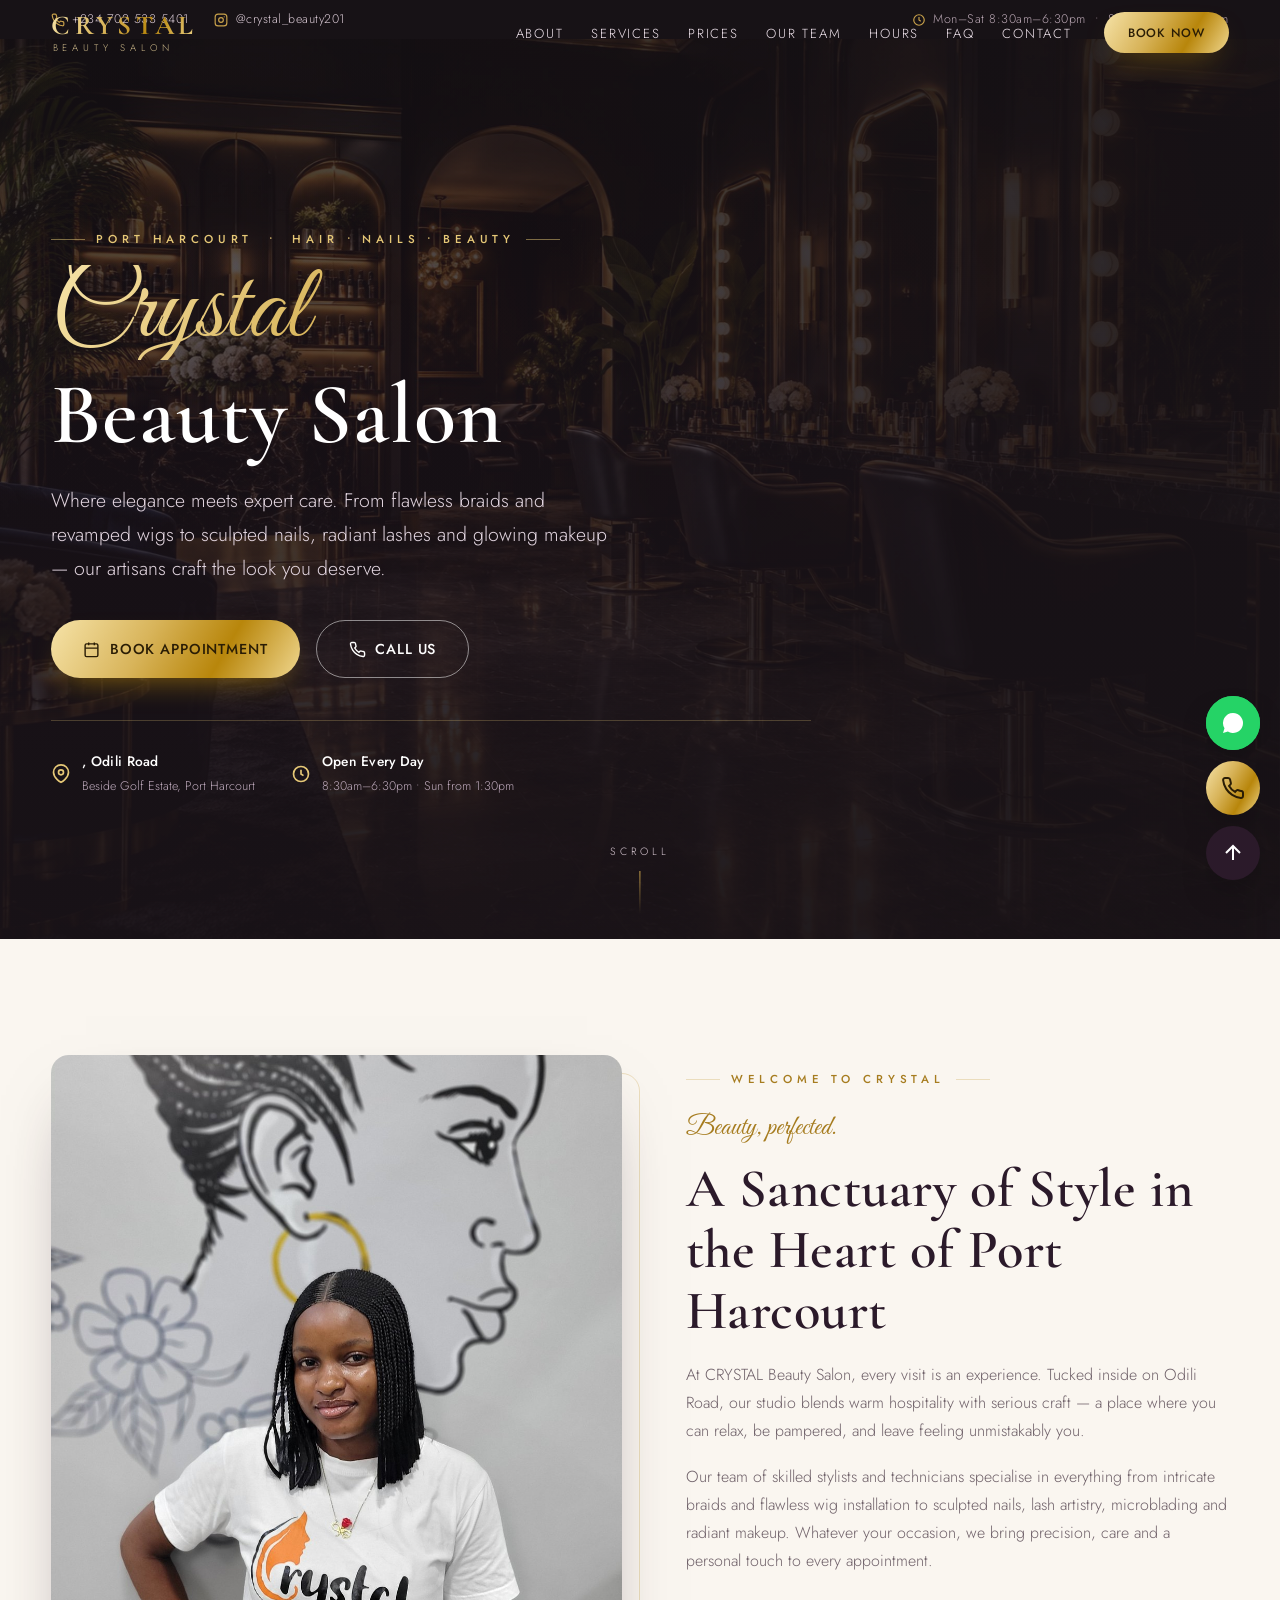
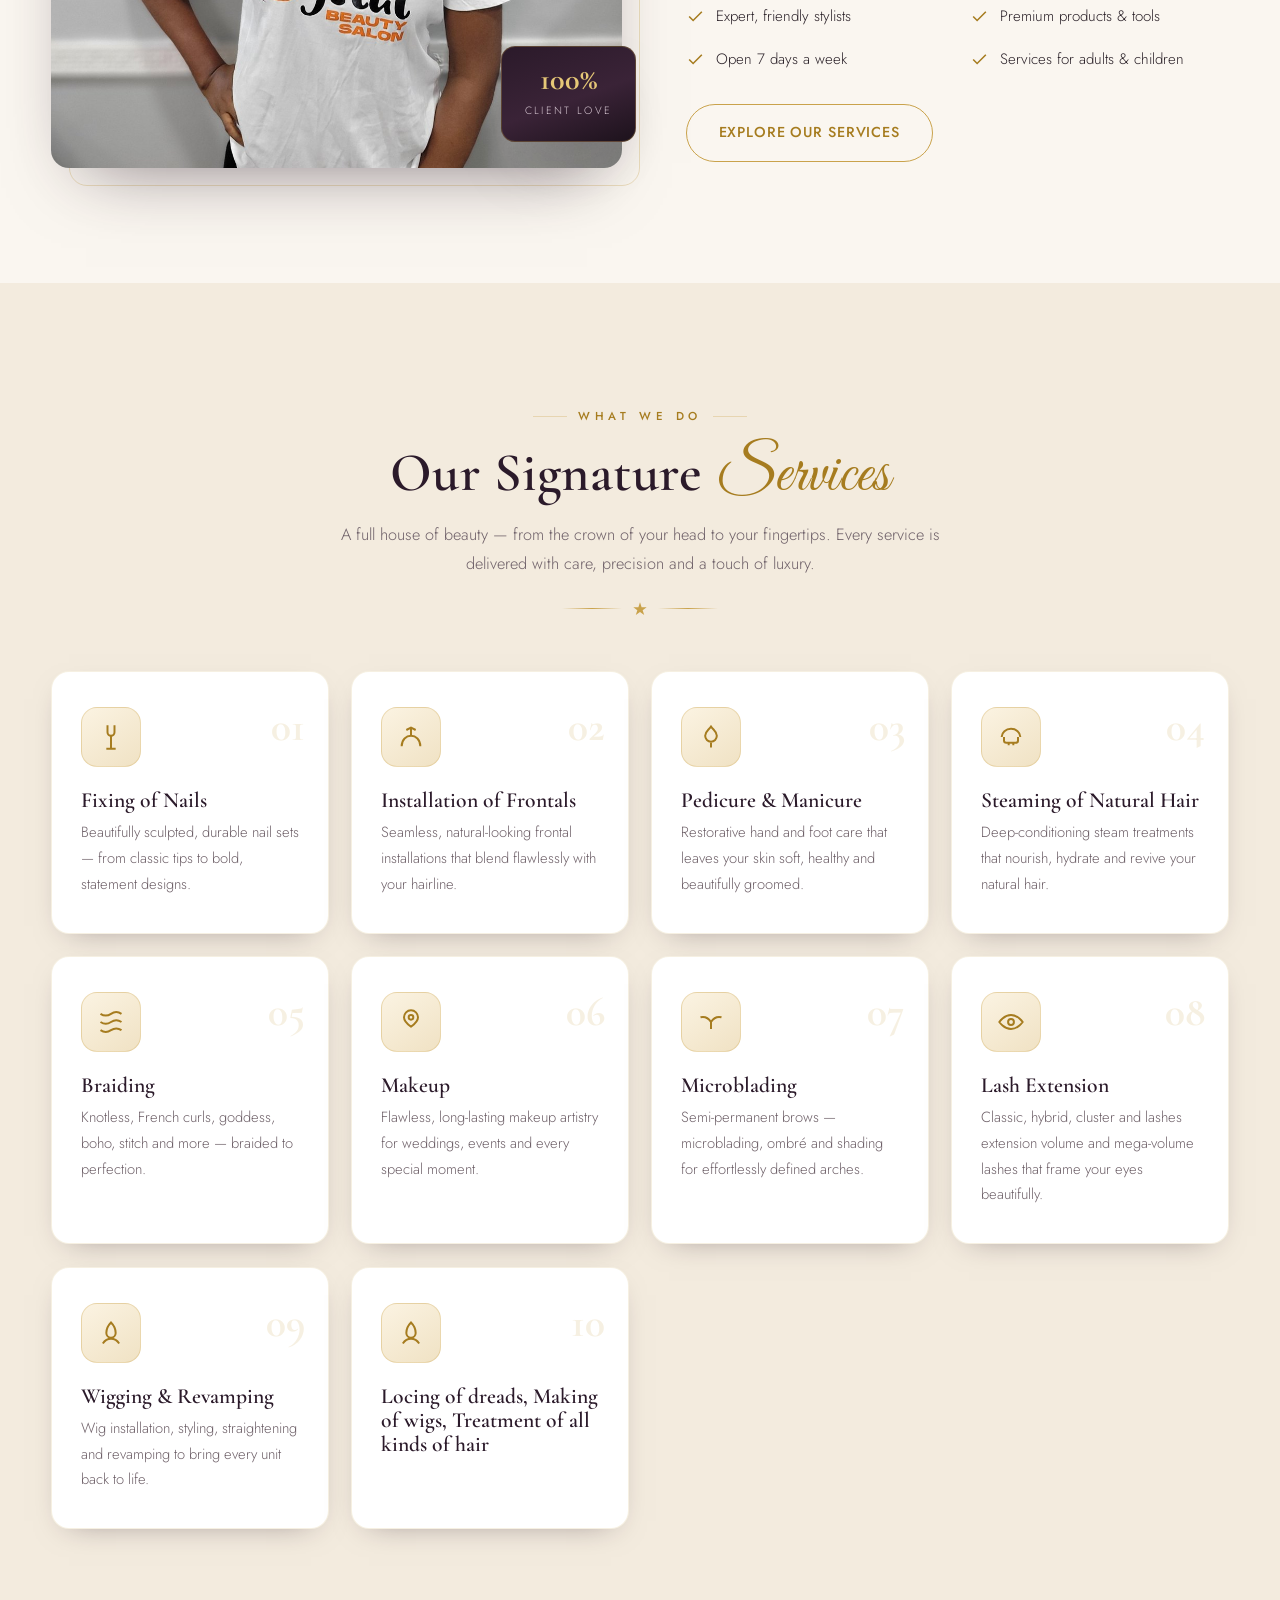
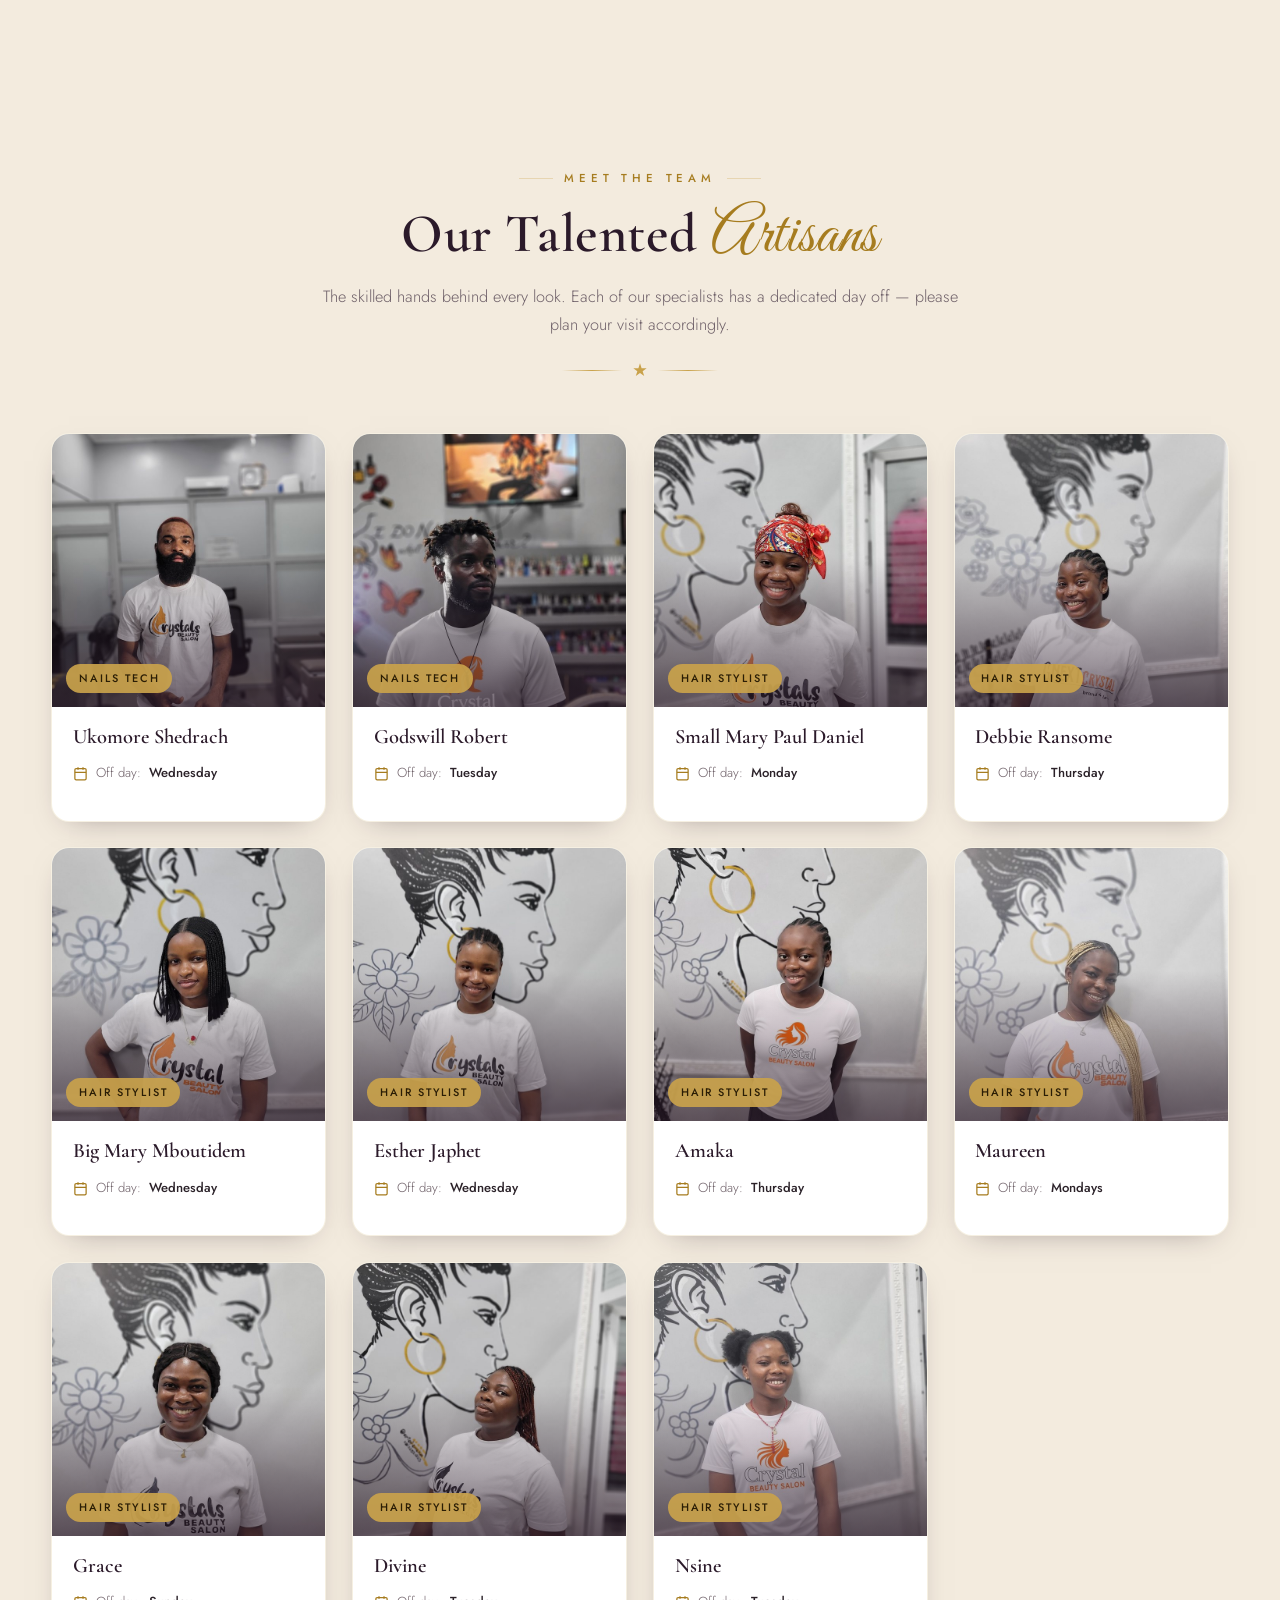
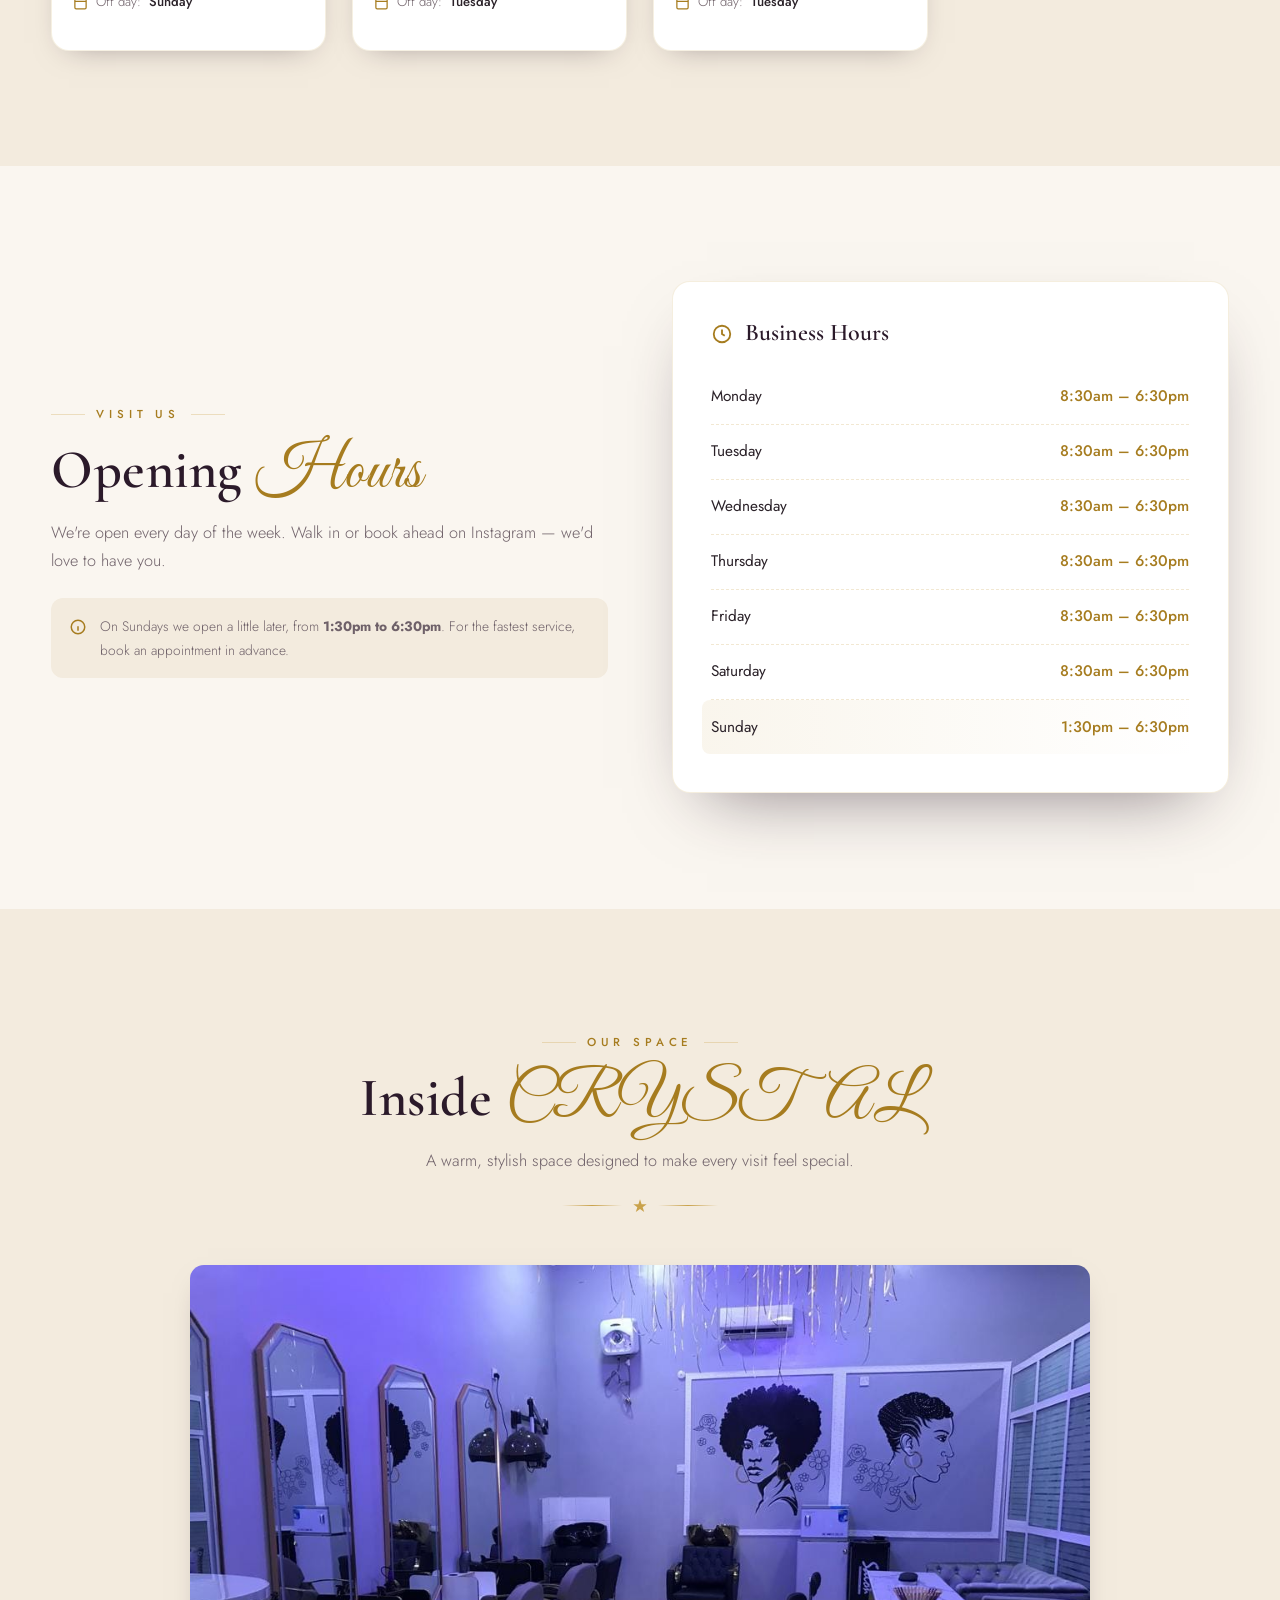
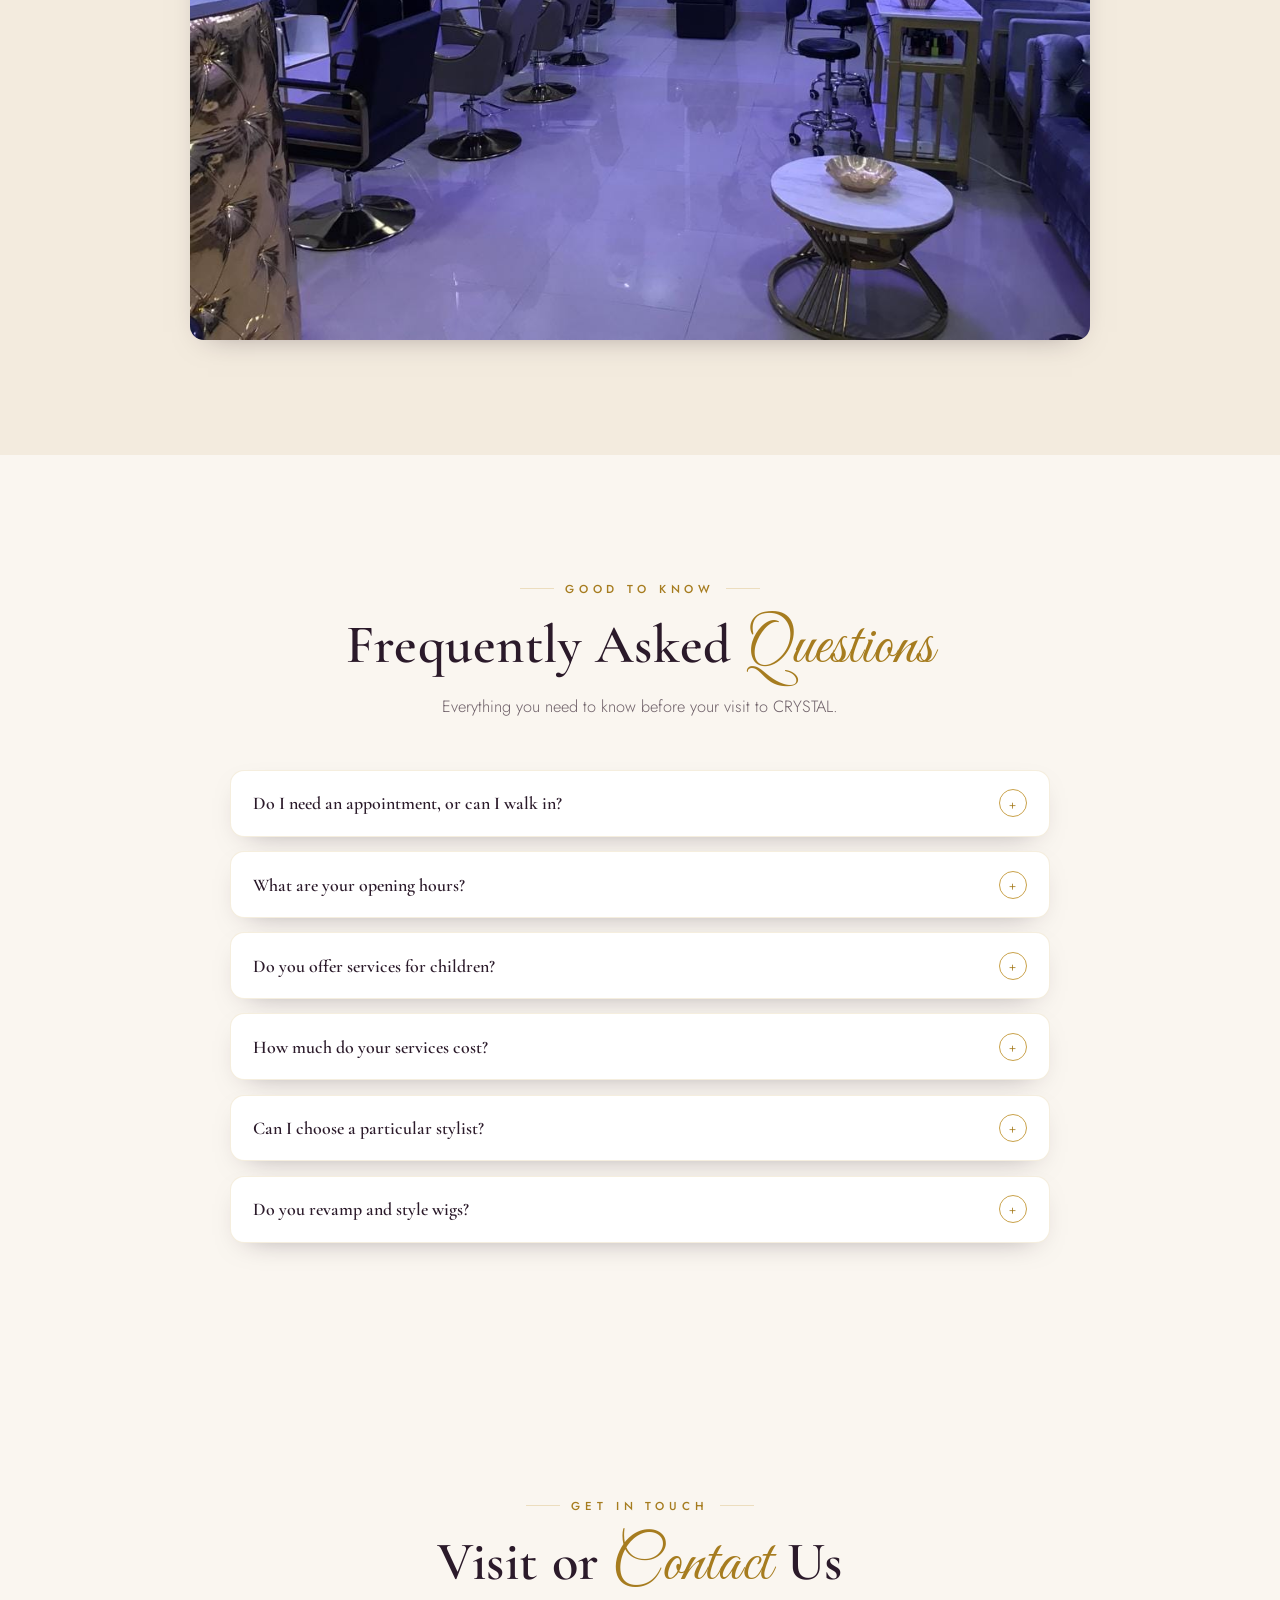
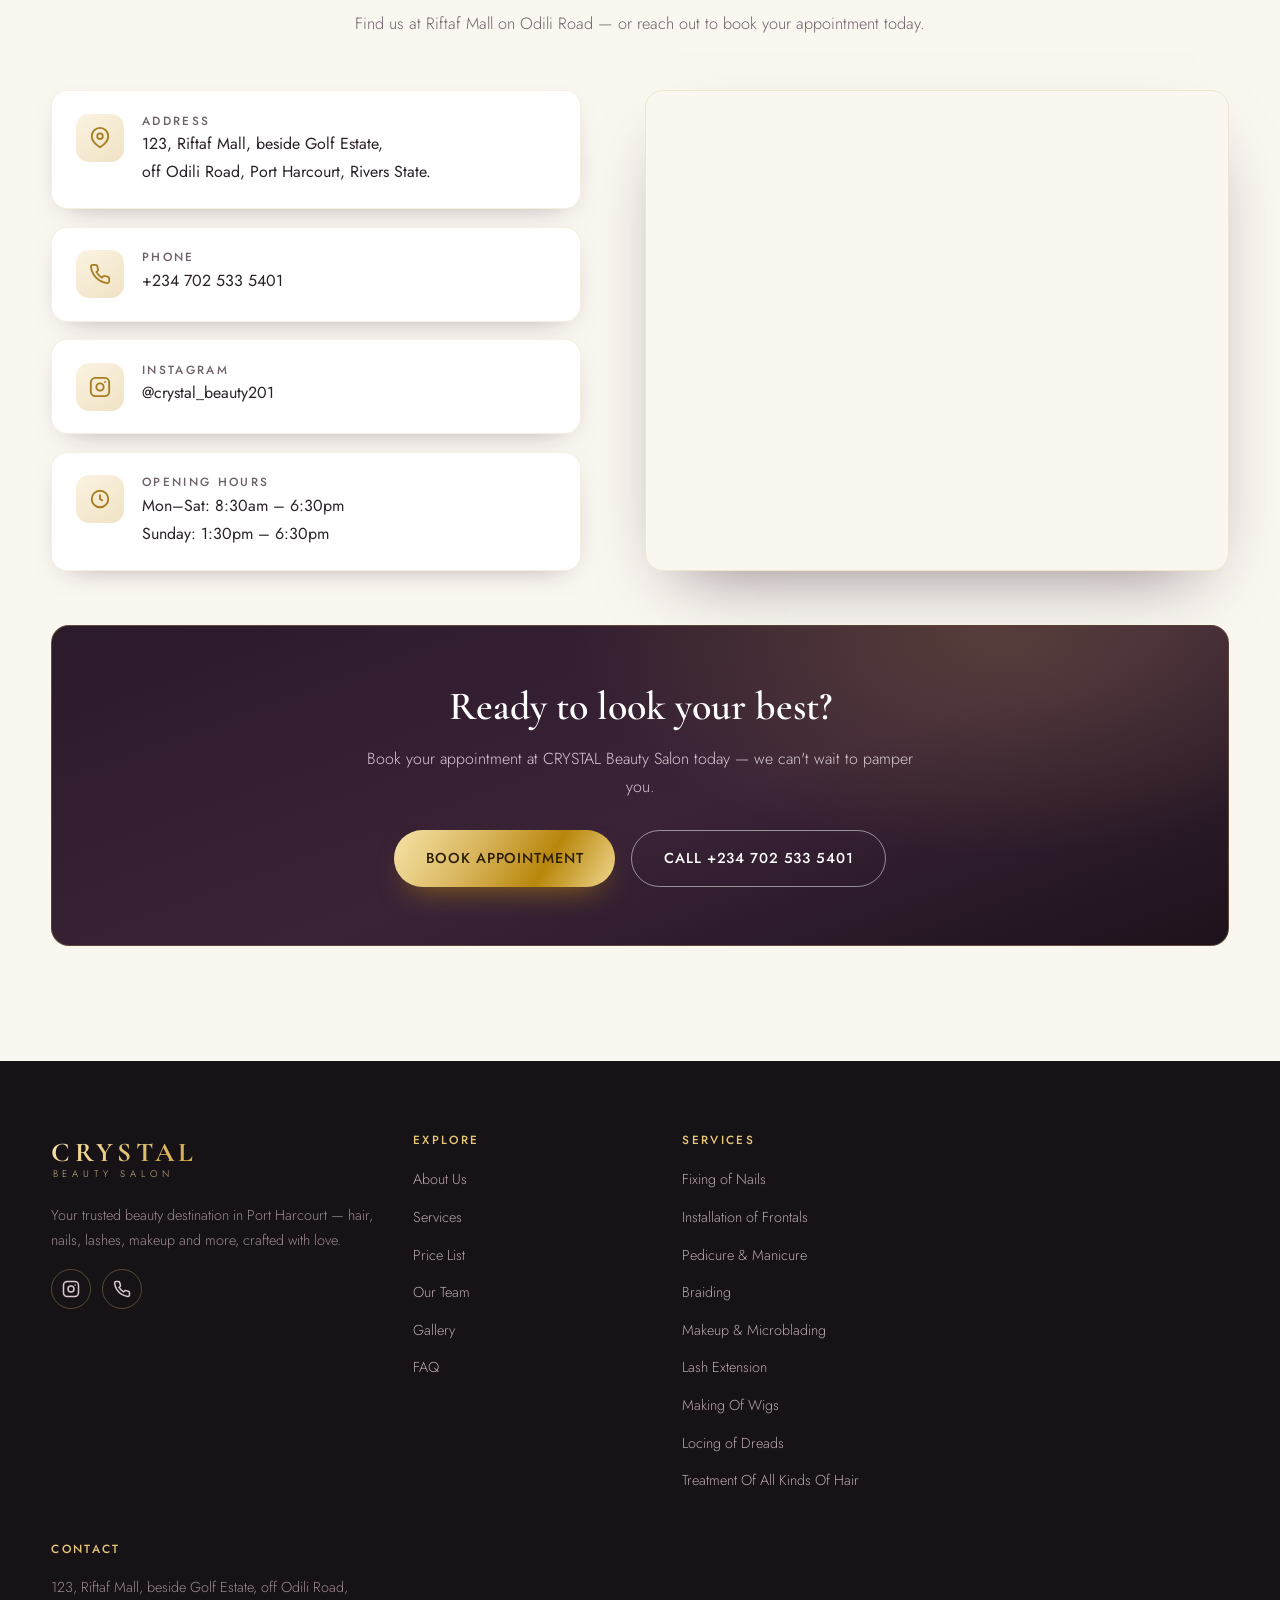
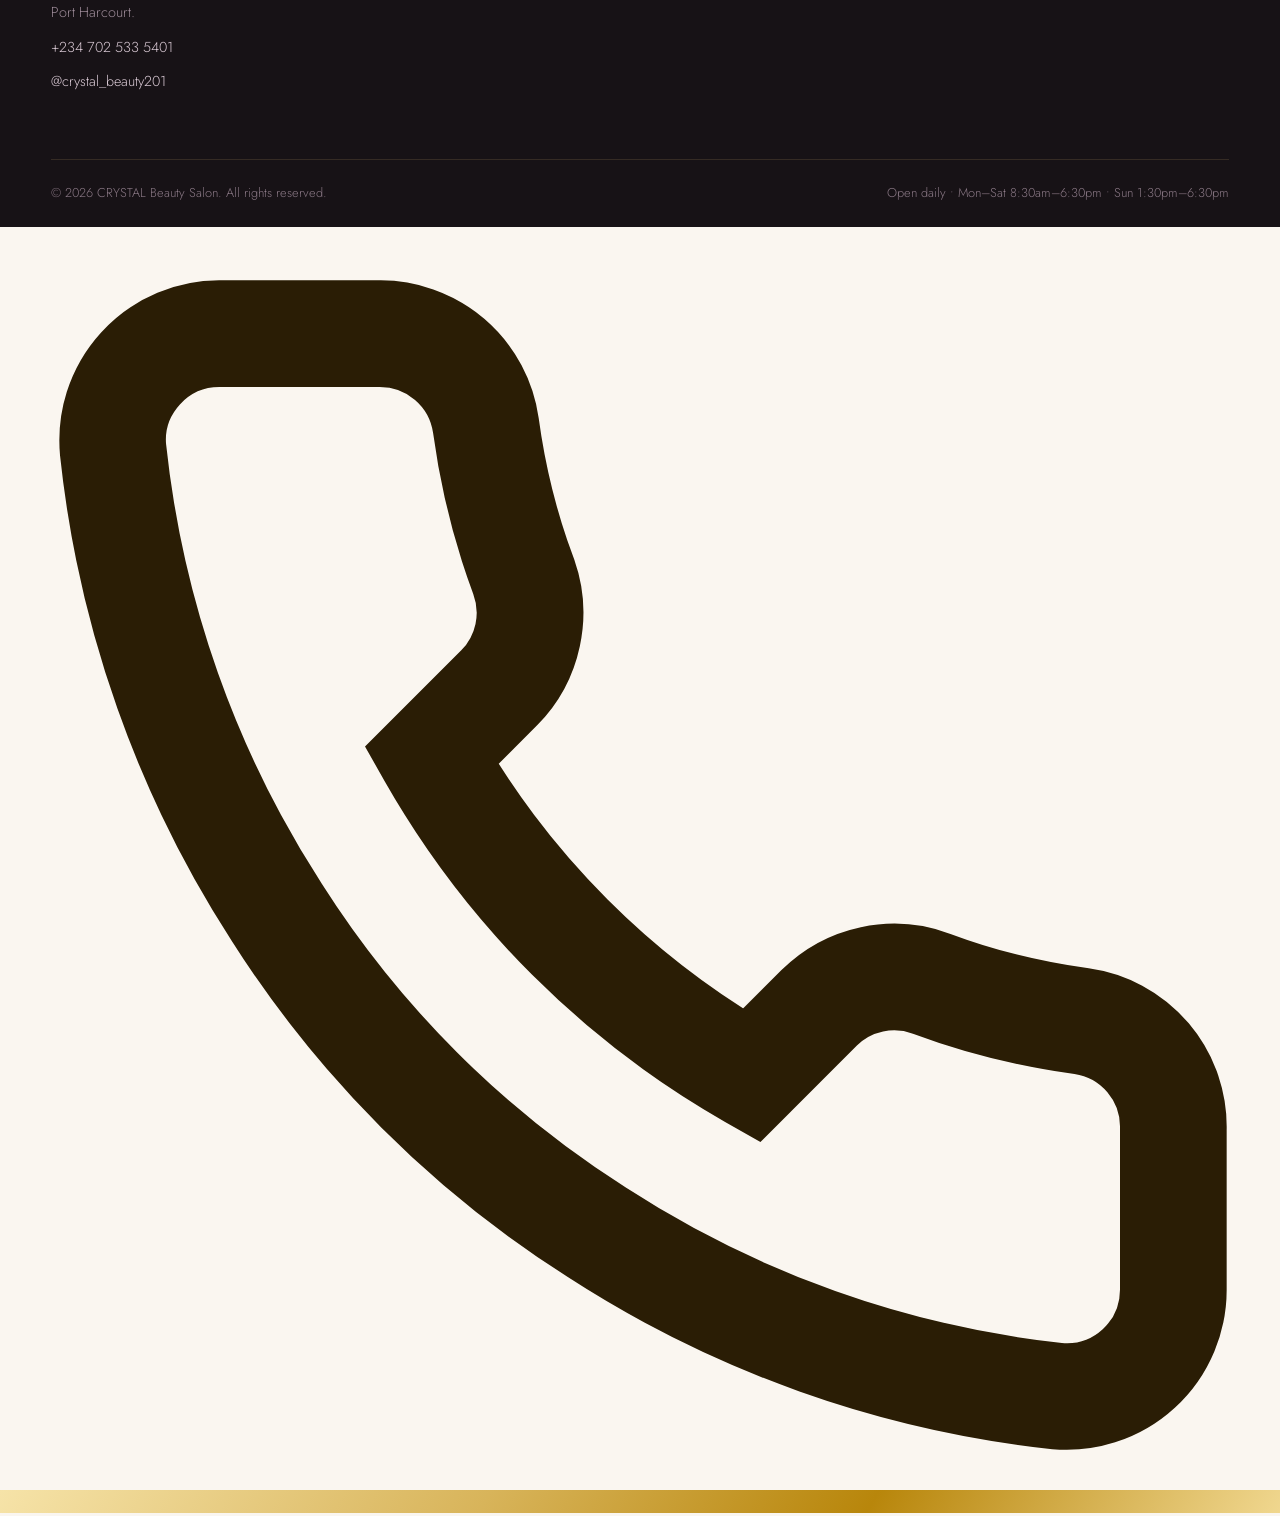
==== commit 4c5dcac3: "Update Sunday opening hours to 1:30pm" ====
--- a/index.html
+++ b/index.html
@@ -307,7 +307,7 @@
       <p class="section-sub" style="margin-left:0">We're open every day of the week. Walk in or book ahead on Instagram — we'd love to have you.</p>
       <div class="hours-note">
         <svg viewBox="0 0 24 24" fill="none" stroke="currentColor" stroke-width="2"><circle cx="12" cy="12" r="9"/><path d="M12 8h.01M11 12h1v4h1"/></svg>
-        <span>On Sundays we open a little later, from <b>12:30pm to 6:30pm</b>. For the fastest service, book an appointment in advance.</span>
+        <span>On Sundays we open a little later, from <b>1:30pm to 6:30pm</b>. For the fastest service, book an appointment in advance.</span>
       </div>
     </div>
     <div class="hours-card reveal d1">
@@ -318,7 +318,7 @@
       <div class="hours-row"><span class="day">Thursday</span><span class="time">8:30am – 6:30pm</span></div>
       <div class="hours-row"><span class="day">Friday</span><span class="time">8:30am – 6:30pm</span></div>
       <div class="hours-row"><span class="day">Saturday</span><span class="time">8:30am – 6:30pm</span></div>
-      <div class="hours-row highlight"><span class="day">Sunday</span><span class="time">12:30pm – 6:30pm</span></div>
+      <div class="hours-row highlight"><span class="day">Sunday</span><span class="time">1:30pm – 6:30pm</span></div>
     </div>
   </div>
 </section>
@@ -353,7 +353,7 @@
       </div>
       <div class="faq-item">
         <button class="faq-q" type="button" aria-expanded="false">What are your opening hours?<span class="plus" aria-hidden="true">+</span></button>
-        <div class="faq-a"><p>We are open every day. Monday to Saturday we welcome you from 8:30am to 6:30pm, and on Sundays from 12:30pm to 6:30pm.</p></div>
+        <div class="faq-a"><p>We are open every day. Monday to Saturday we welcome you from 8:30am to 6:30pm, and on Sundays from 1:30pm to 6:30pm.</p></div>
       </div>
       <div class="faq-item">
         <button class="faq-q" type="button" aria-expanded="false">Do you offer services for children?<span class="plus" aria-hidden="true">+</span></button>
@@ -399,7 +399,7 @@
         </div>
         <div class="contact-card">
           <div class="ic"><svg viewBox="0 0 24 24" fill="none" stroke="currentColor" stroke-width="2"><circle cx="12" cy="12" r="9"/><path d="M12 7v5l3 2"/></svg></div>
-          <div><h4>Opening Hours</h4><p>Mon–Sat: 8:30am – 6:30pm<br>Sunday: 12:30pm – 6:30pm</p></div>
+          <div><h4>Opening Hours</h4><p>Mon–Sat: 8:30am – 6:30pm<br>Sunday: 1:30pm – 6:30pm</p></div>
         </div>
       </div>
       <div class="map reveal d1">
@@ -451,6 +451,9 @@
           <li><a href="#services">Braiding</a></li>
           <li><a href="#services">Makeup &amp; Microblading</a></li>
           <li><a href="#services">Lash Extension</a></li>
+          <li><a href="#services">Making Of Wigs</a></li>
+          <li><a href="#services">Locing of Dreads</li>
+          <li><a href="#service">Treatment Of All Kinds Of Hair</li>
         </ul>
       </div>
       <div>
@@ -462,7 +465,7 @@
     </div>
     <div class="footer-bottom">
       <span>© <span id="year"></span> CRYSTAL Beauty Salon. All rights reserved.</span>
-      <span>Open daily • Mon–Sat 8:30am–6:30pm • Sun 12:30pm–6:30pm</span>
+      <span>Open daily • Mon–Sat 8:30am–6:30pm • Sun 1:30pm–6:30pm</span>
     </div>
   </div>
 </footer>
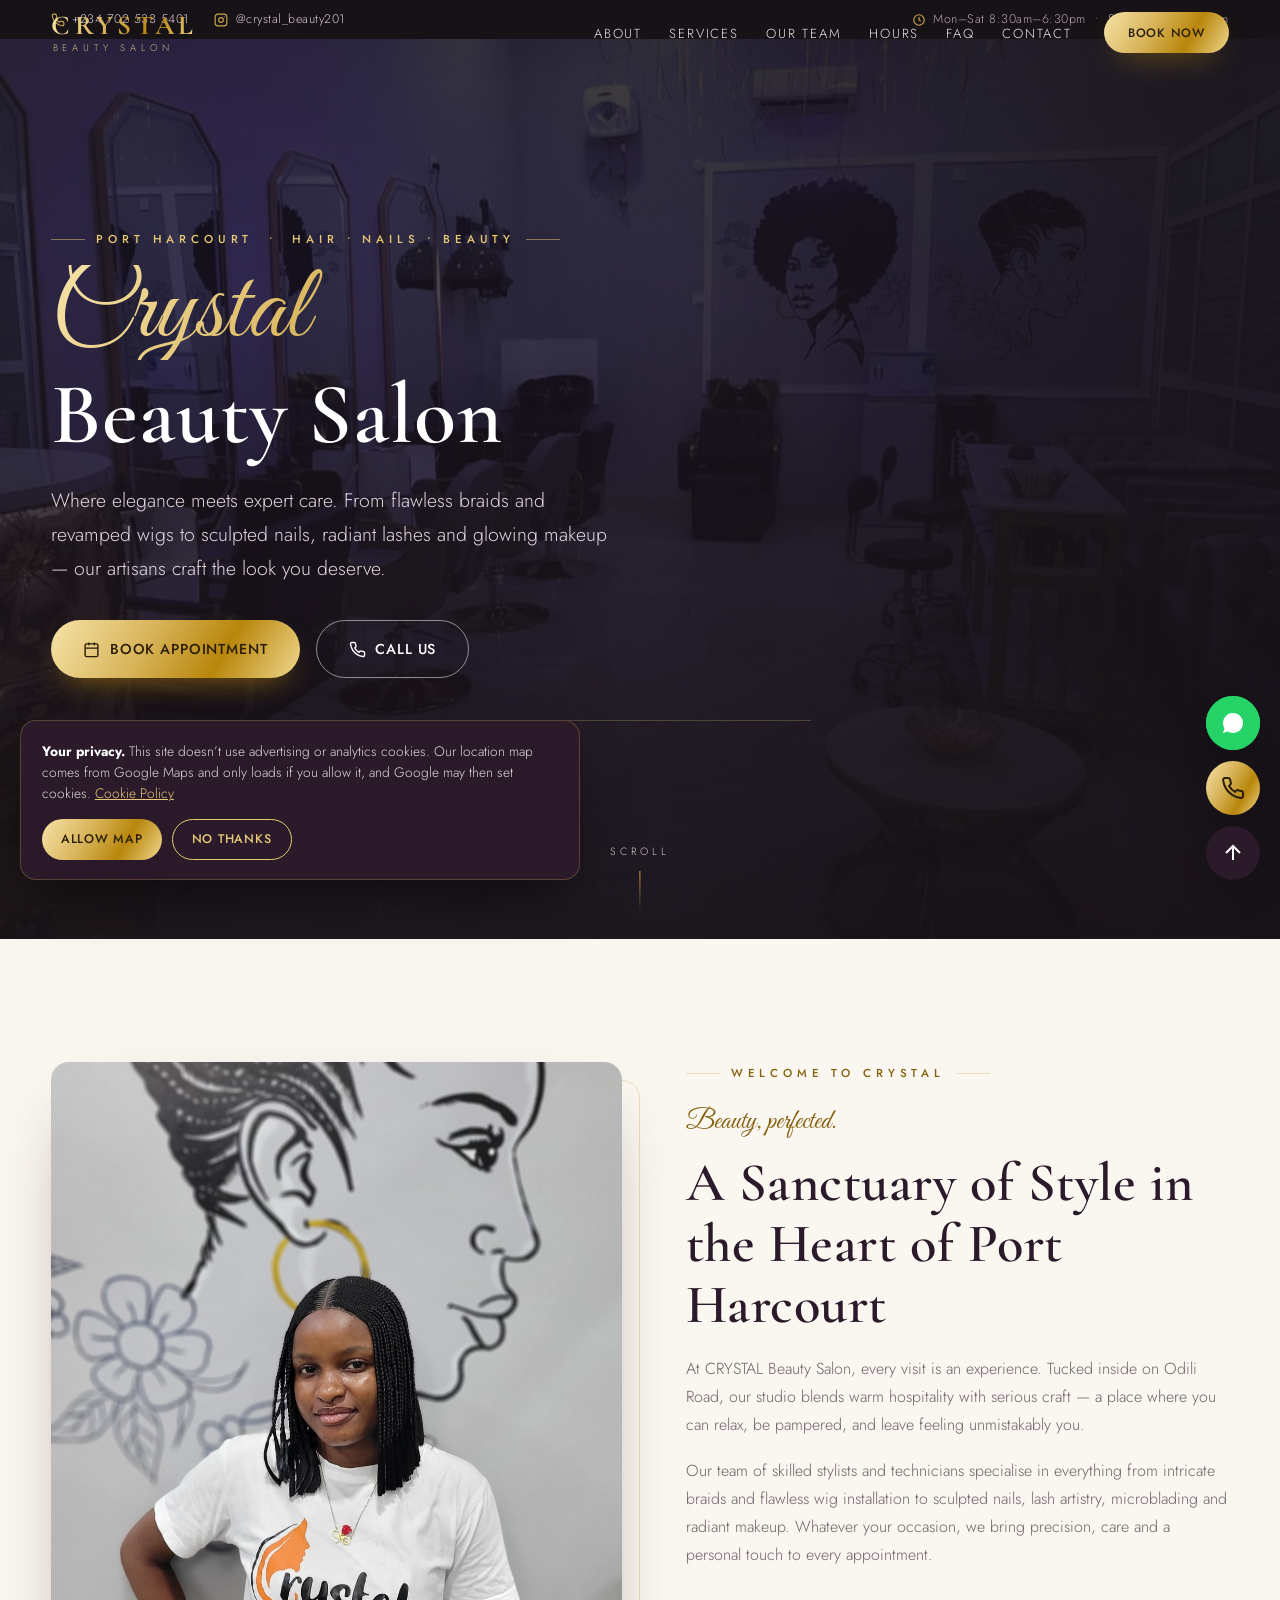
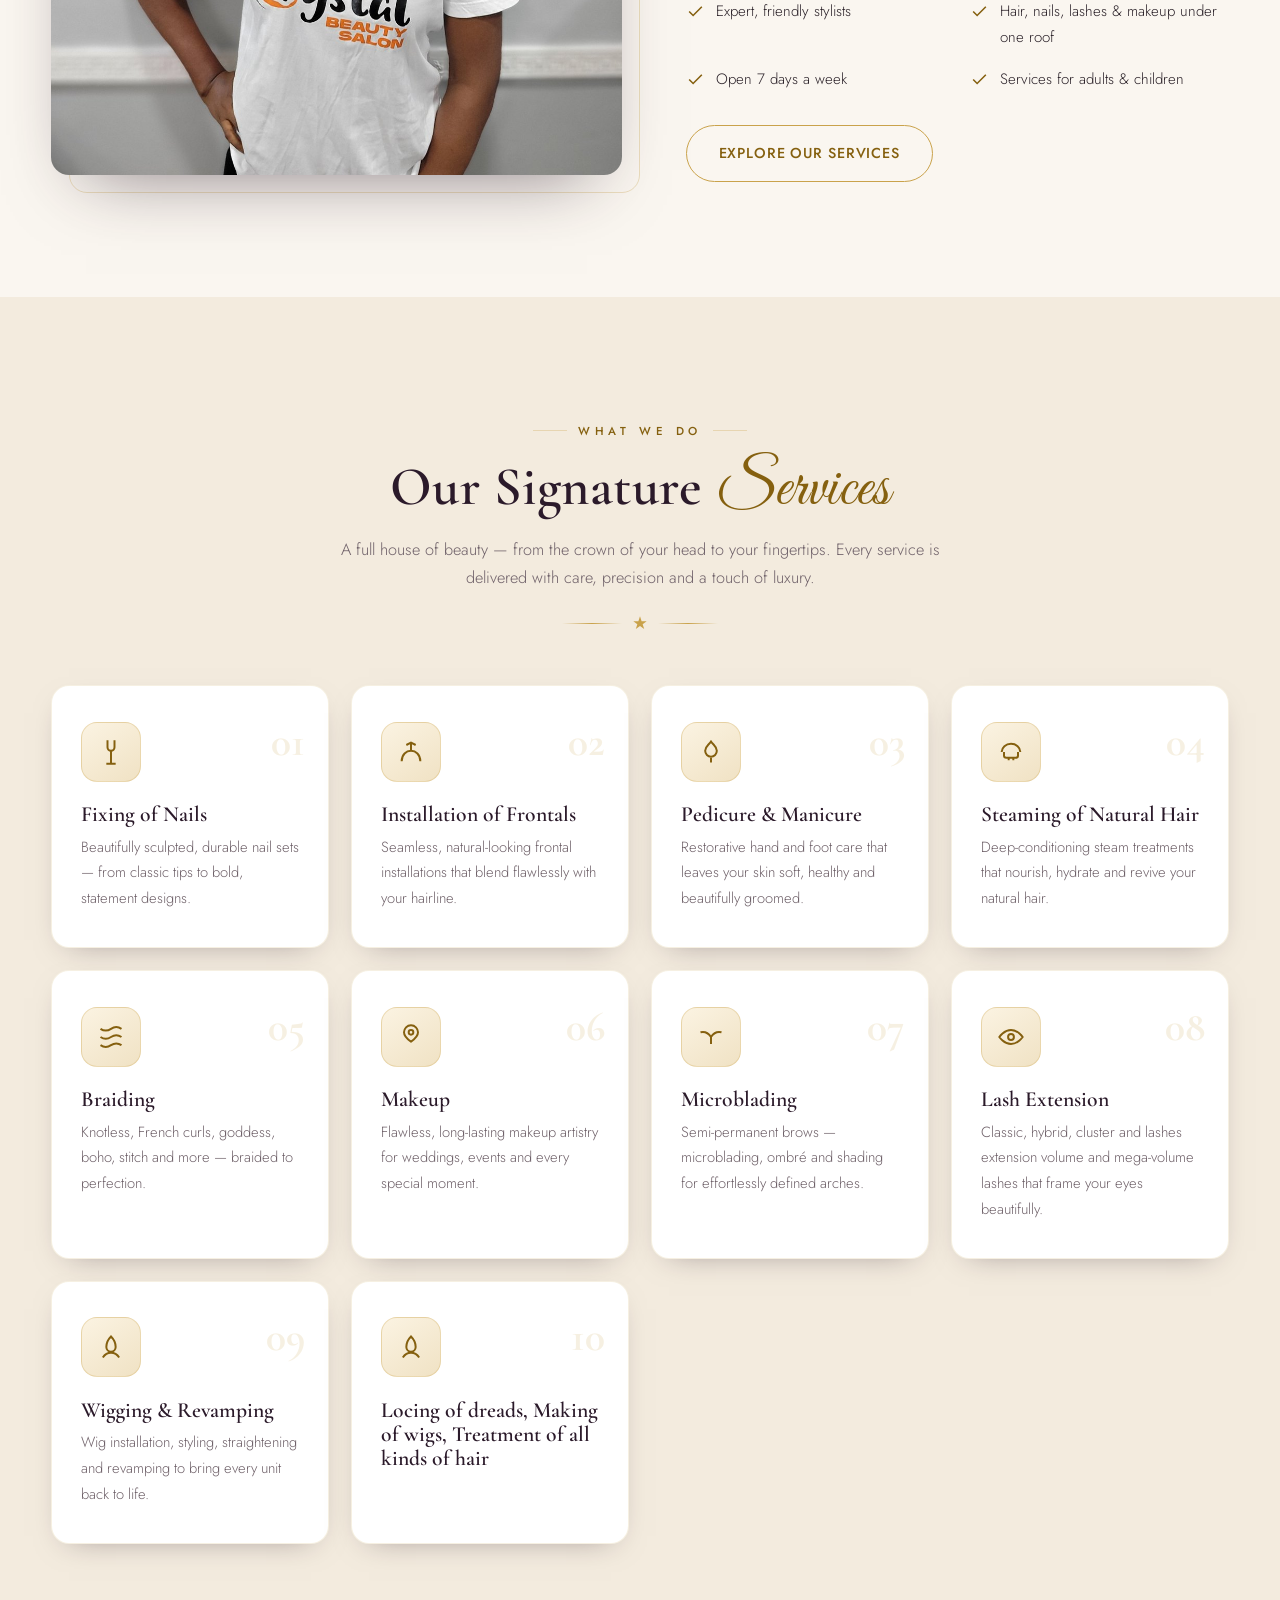
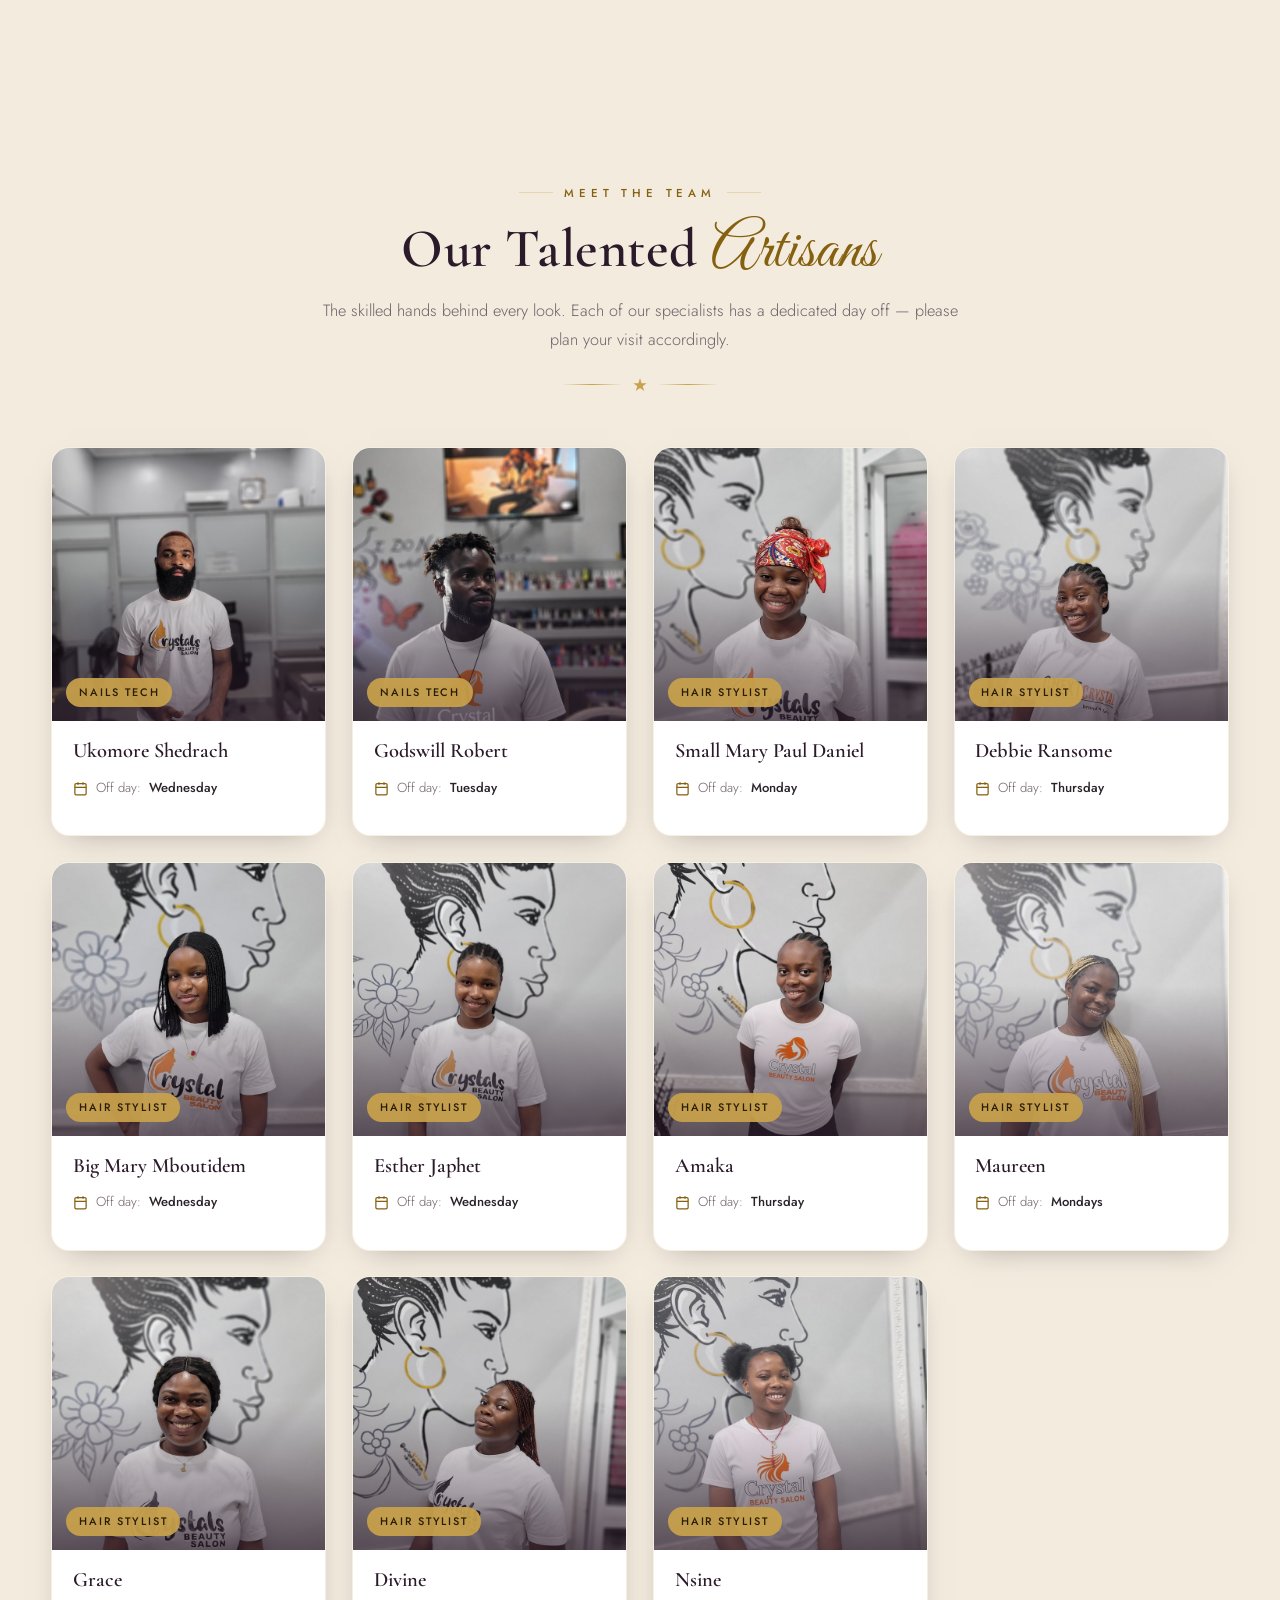
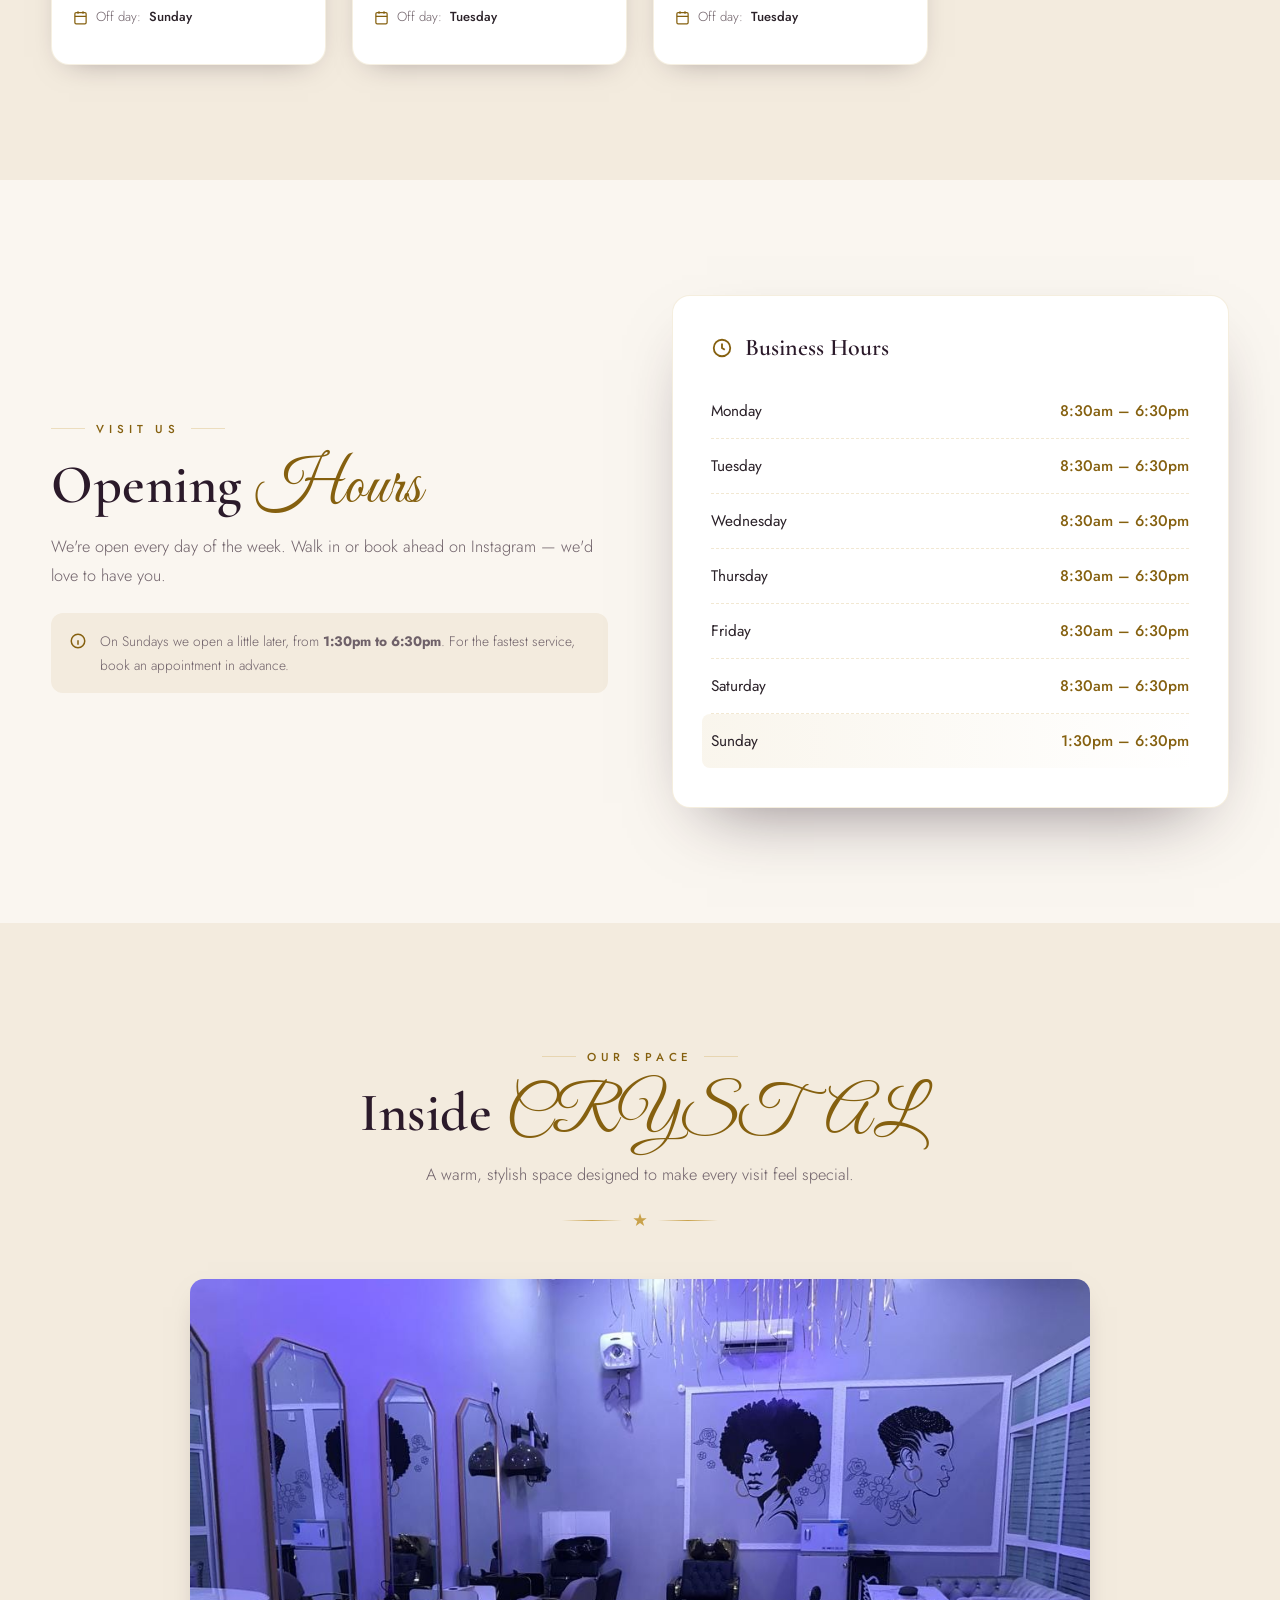
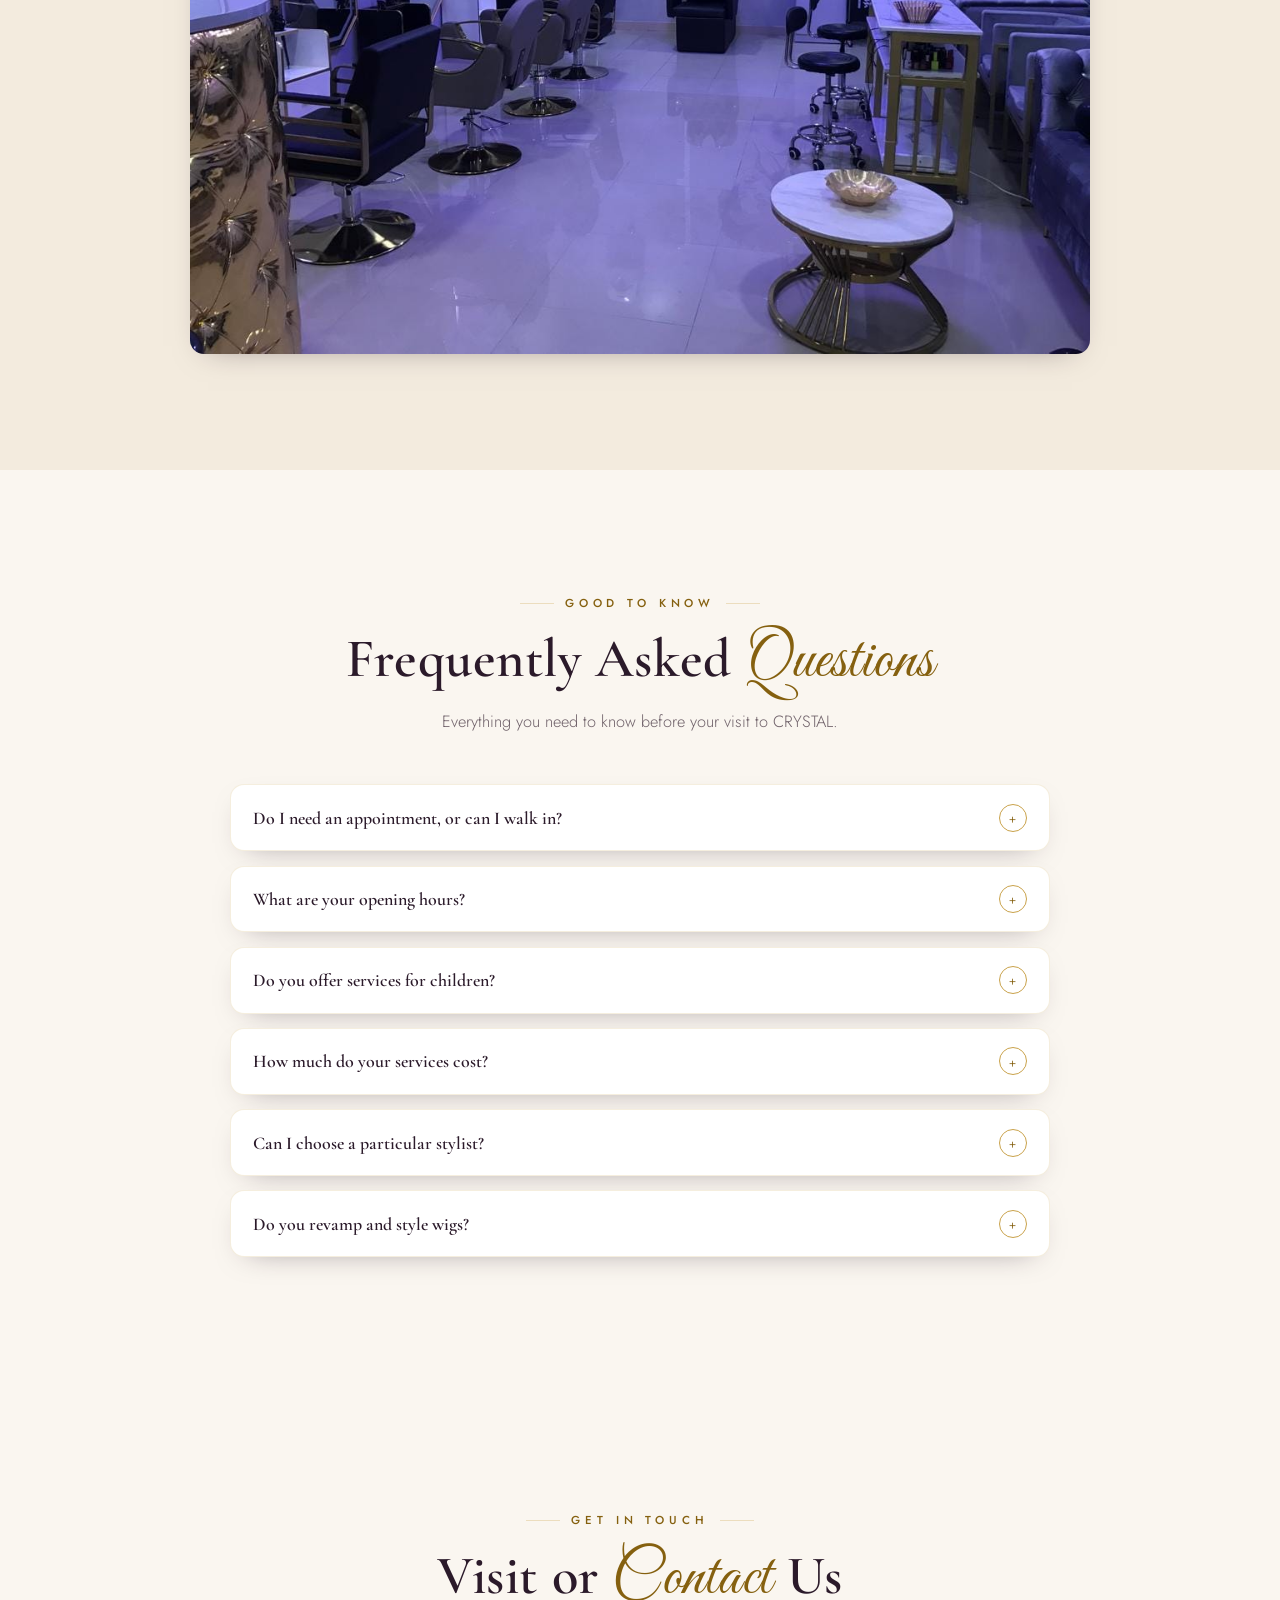
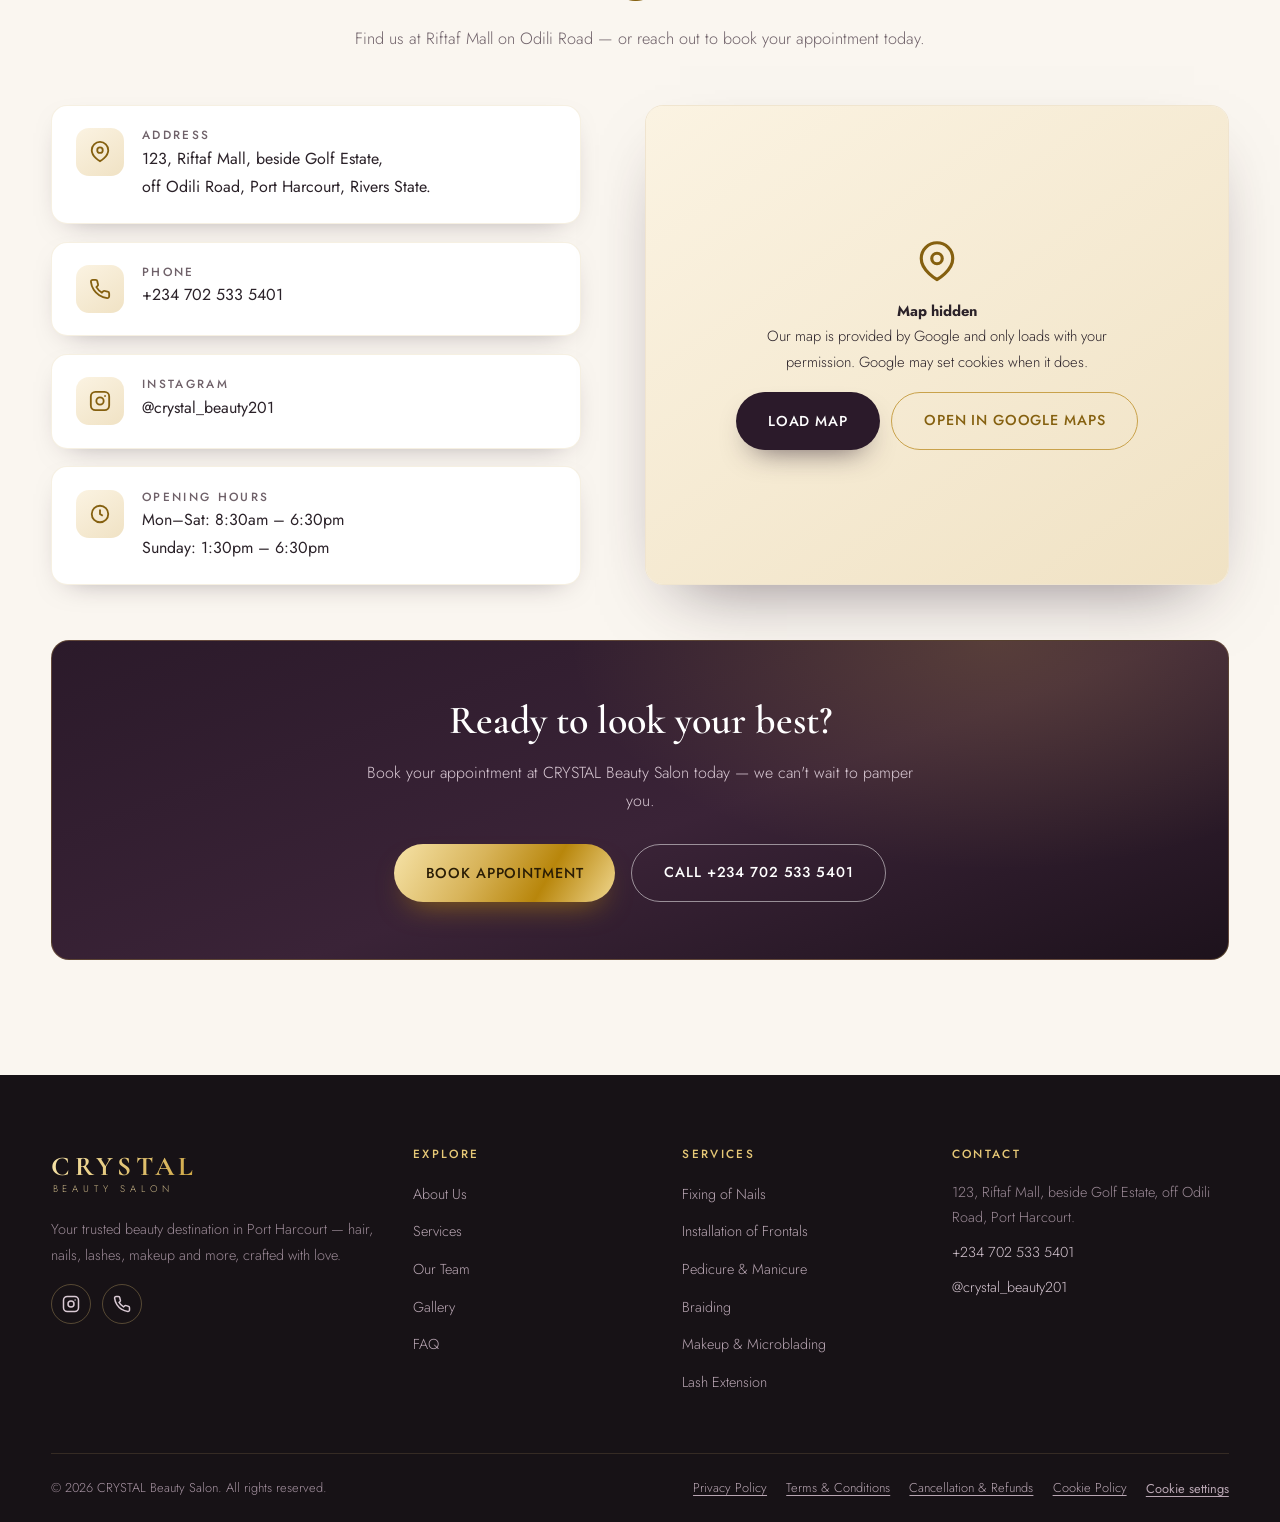
==== commit 6656e223: "Add files via upload" ====
--- a/index.html
+++ b/index.html
@@ -14,16 +14,13 @@
 <link rel="preconnect" href="https://fonts.gstatic.com" crossorigin>
 <link href="https://fonts.googleapis.com/css2?family=Cormorant+Garamond:wght@400;500;600;700&family=Great+Vibes&family=Jost:wght@300;400;500;600&display=swap" rel="stylesheet">
 <link rel="stylesheet" href="css/styles.css">
-<script src="https://sites.super.myninja.ai/_assets/ninja-daytona-script.js"></script>
   <meta property="og:type" content="business.business">
-  <meta property="og:url" content="https://instagram.com/crystal_beauty201">
   <meta property="og:site_name" content="CRYSTAL Beauty Salon">
   <meta name="twitter:card" content="summary_large_image">
   <meta name="twitter:title" content="CRYSTAL Beauty Salon | Port Harcourt">
   <meta name="twitter:description" content="Where elegance meets expert care — hair, nails, lashes(Cluster and Lashes Extension), makeup &amp; more.">
   <meta name="twitter:image" content="images/hero.jpg">
   <meta name="theme-color" content="#2b1a2a">
-  <link rel="canonical" href="https://sites.super.myninja.ai/d41a6317-8bba-411b-9c30-a8e09c9a7e41/fb4da9af/index.html">
   <script type="application/ld+json">
   {
     "@context": "https://schema.org",
@@ -33,17 +30,15 @@
     "description": "Beauty salon in Port Harcourt offering braiding, wigging & revamping, nails, frontals, pedicure & manicure, natural-hair steaming, makeup, microblading and lash extensions.",
     "address": {
       "@type": "PostalAddress",
-      "streetAddress": "123, , beside Golf Estate, off Odili Road",
+      "streetAddress": "123, Riftaf Mall, beside Golf Estate, off Odili Road",
       "addressLocality": "Port Harcourt",
       "addressRegion": "Rivers State",
       "addressCountry": "NG"
     },
     "telephone": "+2347025335401",
-    "url": "https://instagram.com/crystal_beauty201",
-    "priceRange": "₦₦",
     "openingHoursSpecification": [
       {"@type": "OpeningHoursSpecification", "dayOfWeek": ["Monday","Tuesday","Wednesday","Thursday","Friday","Saturday"], "opens": "08:30", "closes": "18:30"},
-      {"@type": "OpeningHoursSpecification", "dayOfWeek": "Sunday", "opens": "1:30", "closes": "18:30"}
+      {"@type": "OpeningHoursSpecification", "dayOfWeek": "Sunday", "opens": "13:30", "closes": "18:30"}
     ],
     "sameAs": ["https://instagram.com/crystal_beauty201"]
   }
@@ -51,7 +46,7 @@
 </head>
 <body>
 
-<a href="#home" class="skip-link">Skip to content</a>
+<a href="#main" class="skip-link">Skip to content</a>
 
 <!-- ============ TOP BAR ============ -->
 <div class="topbar">
@@ -63,8 +58,7 @@
       </a>
       <a href="https://instagram.com/crystal_beauty201" target="_blank" rel="noopener">
         <svg viewBox="0 0 24 24" fill="none" stroke="currentColor" stroke-width="2"><rect x="2" y="2" width="20" height="20" rx="5"/><circle cx="12" cy="12" r="4"/><circle cx="17.5" cy="6.5" r="1" fill="currentColor" stroke="none"/></svg>
-        @crystal_beauty201
-      </a>
+        @crystal_beauty201<span class="sr-only"> (opens in a new tab)</span></a>
     </div>
     <div class="tb-hours">
       <svg viewBox="0 0 24 24" fill="none" stroke="currentColor" stroke-width="2"><circle cx="12" cy="12" r="9"/><path d="M12 7v5l3 2"/></svg>
@@ -84,7 +78,6 @@
       <ul class="nav-links">
         <li><a href="#about">About</a></li>
         <li><a href="#services">Services</a></li>
-        <li><a href="#prices">Prices</a></li>
         <li><a href="#team">Our Team</a></li>
         <li><a href="#hours">Hours</a></li>
         <li><a href="#faq">FAQ</a></li>
@@ -92,10 +85,11 @@
       </ul>
       <button type="button" class="btn" data-book>Book Now</button>
     </nav>
-    <button class="menu-toggle" id="menuToggle" aria-label="Toggle menu"><span></span><span></span><span></span></button>
+    <button type="button" class="menu-toggle" id="menuToggle" aria-label="Open menu" aria-expanded="false" aria-controls="nav"><span></span><span></span><span></span></button>
   </div>
 </header>
 
+<main id="main" tabindex="-1">
 <!-- ============ HERO ============ -->
 <section class="hero" id="home">
   <div class="hero-bg"></div>
@@ -117,7 +111,7 @@
       <div class="hero-chips">
         <div class="hero-chip">
           <svg viewBox="0 0 24 24" fill="none" stroke="currentColor" stroke-width="2"><path d="M21 10c0 7-9 12-9 12s-9-5-9-12a9 9 0 0 1 18 0z"/><circle cx="12" cy="10" r="3"/></svg>
-          <div><b>, Odili Road</b><span>Beside Golf Estate, Port Harcourt</span></div>
+          <div><b>Riftaf Mall, Odili Road</b><span>Beside Golf Estate, Port Harcourt</span></div>
         </div>
         <div class="hero-chip">
           <svg viewBox="0 0 24 24" fill="none" stroke="currentColor" stroke-width="2"><circle cx="12" cy="12" r="9"/><path d="M12 7v5l3 2"/></svg>
@@ -134,8 +128,7 @@
   <div class="container about-grid">
     <div class="about-media reveal">
       <div class="frame"></div>
-      <img src="images/about.jpg" alt="Inside CRYSTAL Beauty Salon">
-      <div class="badge"><b>100%</b><span>Client Love</span></div>
+      <img src="images/about.jpg" alt="A CRYSTAL Beauty Salon stylist in a branded white t-shirt, smiling in front of the salon's wall art">
     </div>
     <div class="about-body reveal d1">
       <span class="eyebrow">Welcome to CRYSTAL</span>
@@ -145,7 +138,7 @@
       <p>Our team of skilled stylists and technicians specialise in everything from intricate braids and flawless wig installation to sculpted nails, lash artistry, microblading and radiant makeup. Whatever your occasion, we bring precision, care and a personal touch to every appointment.</p>
       <ul class="about-points">
         <li><svg viewBox="0 0 24 24" fill="none" stroke="currentColor" stroke-width="2"><path d="M20 6 9 17l-5-5"/></svg> Expert, friendly stylists</li>
-        <li><svg viewBox="0 0 24 24" fill="none" stroke="currentColor" stroke-width="2"><path d="M20 6 9 17l-5-5"/></svg> Premium products &amp; tools</li>
+        <li><svg viewBox="0 0 24 24" fill="none" stroke="currentColor" stroke-width="2"><path d="M20 6 9 17l-5-5"/></svg> Hair, nails, lashes &amp; makeup under one roof</li>
         <li><svg viewBox="0 0 24 24" fill="none" stroke="currentColor" stroke-width="2"><path d="M20 6 9 17l-5-5"/></svg> Open 7 days a week</li>
         <li><svg viewBox="0 0 24 24" fill="none" stroke="currentColor" stroke-width="2"><path d="M20 6 9 17l-5-5"/></svg> Services for adults &amp; children</li>
       </ul>
@@ -241,57 +234,57 @@
     <div class="team-grid">
 
       <article class="staff-card reveal">
-        <div class="staff-photo"><span class="staff-role">Nails Tech</span><img src="images/staff/staff-01.jpg" alt="Ukomore Shedrach"></div>
+        <div class="staff-photo"><span class="staff-role">Nails Tech</span><img src="images/staff/staff-01.jpg" alt="Photo of Ukomore Shedrach"></div>
         <div class="staff-info"><h3>Ukomore Shedrach</h3><p class="off"><svg viewBox="0 0 24 24" fill="none" stroke="currentColor" stroke-width="2"><rect x="3" y="4" width="18" height="18" rx="2"/><path d="M16 2v4M8 2v4M3 10h18"/></svg>Off day: <b>Wednesday</b></p></div>
       </article>
 
       <article class="staff-card reveal d1">
-        <div class="staff-photo"><span class="staff-role">Nails Tech</span><img src="images/staff/staff-02.jpg" alt="Godswill Robert"></div>
+        <div class="staff-photo"><span class="staff-role">Nails Tech</span><img src="images/staff/staff-02.jpg" alt="Photo of Godswill Robert"></div>
         <div class="staff-info"><h3>Godswill Robert</h3><p class="off"><svg viewBox="0 0 24 24" fill="none" stroke="currentColor" stroke-width="2"><rect x="3" y="4" width="18" height="18" rx="2"/><path d="M16 2v4M8 2v4M3 10h18"/></svg>Off day: <b>Tuesday</b></p></div>
       </article>
 
       <article class="staff-card reveal d2">
-        <div class="staff-photo"><span class="staff-role">Hair Stylist</span><img src="images/staff/staff-03.jpg" alt="Small Mary Paul Daniel"></div>
+        <div class="staff-photo"><span class="staff-role">Hair Stylist</span><img src="images/staff/staff-03.jpg" alt="Photo of Small Mary Paul Daniel"></div>
         <div class="staff-info"><h3>Small Mary Paul Daniel</h3><p class="off"><svg viewBox="0 0 24 24" fill="none" stroke="currentColor" stroke-width="2"><rect x="3" y="4" width="18" height="18" rx="2"/><path d="M16 2v4M8 2v4M3 10h18"/></svg>Off day: <b>Monday</b></p></div>
       </article>
 
       <article class="staff-card reveal d3">
-        <div class="staff-photo"><span class="staff-role">Hair Stylist</span><img src="images/staff/staff-04.jpg" alt="Sylvester Divine"></div>
+        <div class="staff-photo"><span class="staff-role">Hair Stylist</span><img src="images/staff/staff-04.jpg" alt="Photo of Debbie Ransome"></div>
         <div class="staff-info"><h3>Debbie Ransome</h3><p class="off"><svg viewBox="0 0 24 24" fill="none" stroke="currentColor" stroke-width="2"><rect x="3" y="4" width="18" height="18" rx="2"/><path d="M16 2v4M8 2v4M3 10h18"/></svg>Off day: <b>Thursday</b></p></div>
       </article>
 
       <article class="staff-card reveal">
-        <div class="staff-photo"><span class="staff-role">Hair Stylist</span><img src="images/staff/staff-05.jpg" alt="Debbie Ransome"></div>
+        <div class="staff-photo"><span class="staff-role">Hair Stylist</span><img src="images/staff/staff-05.jpg" alt="Photo of Big Mary Mboutidem"></div>
         <div class="staff-info"><h3>Big Mary Mboutidem</h3><p class="off"><svg viewBox="0 0 24 24" fill="none" stroke="currentColor" stroke-width="2"><rect x="3" y="4" width="18" height="18" rx="2"/><path d="M16 2v4M8 2v4M3 10h18"/></svg>Off day: <b>Wednesday</b></p></div>
       </article>
 
       <article class="staff-card reveal d1">
-        <div class="staff-photo"><span class="staff-role">Hair Stylist</span><img src="images/staff/staff-06.jpg" alt="Big Mary"></div>
+        <div class="staff-photo"><span class="staff-role">Hair Stylist</span><img src="images/staff/staff-06.jpg" alt="Photo of Esther Japhet"></div>
         <div class="staff-info"><h3>Esther Japhet</h3><p class="off"><svg viewBox="0 0 24 24" fill="none" stroke="currentColor" stroke-width="2"><rect x="3" y="4" width="18" height="18" rx="2"/><path d="M16 2v4M8 2v4M3 10h18"/></svg>Off day: <b>Wednesday</b></p></div>
       </article>
 
       <article class="staff-card reveal d2">
-        <div class="staff-photo"><span class="staff-role">Hair Stylist</span><img src="images/staff/staff-07.jpg" alt="Esther Japhet"></div>
+        <div class="staff-photo"><span class="staff-role">Hair Stylist</span><img src="images/staff/staff-07.jpg" alt="Photo of Amaka"></div>
         <div class="staff-info"><h3>Amaka</h3><p class="off"><svg viewBox="0 0 24 24" fill="none" stroke="currentColor" stroke-width="2"><rect x="3" y="4" width="18" height="18" rx="2"/><path d="M16 2v4M8 2v4M3 10h18"/></svg>Off day: <b>Thursday</b></p></div>
       </article>
 
       <article class="staff-card reveal d3">
-        <div class="staff-photo"><span class="staff-role">Hair Stylist</span><img src="images/staff/staff-08.jpg" alt="Amaka"></div>
+        <div class="staff-photo"><span class="staff-role">Hair Stylist</span><img src="images/staff/staff-08.jpg" alt="Photo of Maureen"></div>
         <div class="staff-info"><h3>Maureen</h3><p class="off"><svg viewBox="0 0 24 24" fill="none" stroke="currentColor" stroke-width="2"><rect x="3" y="4" width="18" height="18" rx="2"/><path d="M16 2v4M8 2v4M3 10h18"/></svg>Off day: <b>Mondays</b></p></div>
       </article>
 
       <article class="staff-card reveal">
-        <div class="staff-photo"><span class="staff-role">Hair Stylist</span><img src="images/staff/staff-09.jpg" alt="Maureen"></div>
+        <div class="staff-photo"><span class="staff-role">Hair Stylist</span><img src="images/staff/staff-09.jpg" alt="Photo of Grace"></div>
         <div class="staff-info"><h3>Grace</h3><p class="off"><svg viewBox="0 0 24 24" fill="none" stroke="currentColor" stroke-width="2"><rect x="3" y="4" width="18" height="18" rx="2"/><path d="M16 2v4M8 2v4M3 10h18"/></svg>Off day: <b>Sunday</b></p></div>
       </article>
 
       <article class="staff-card reveal d1">
-        <div class="staff-photo"><span class="staff-role">Hair Stylist</span><img src="images/staff/staff-10.jpg" alt="Grace"></div>
+        <div class="staff-photo"><span class="staff-role">Hair Stylist</span><img src="images/staff/staff-10.jpg" alt="Photo of Divine"></div>
         <div class="staff-info"><h3>Divine</h3><p class="off"><svg viewBox="0 0 24 24" fill="none" stroke="currentColor" stroke-width="2"><rect x="3" y="4" width="18" height="18" rx="2"/><path d="M16 2v4M8 2v4M3 10h18"/></svg>Off day: <b>Tuesday</b></p></div>
       </article>
 
       <article class="staff-card reveal d2">
-        <div class="staff-photo"><span class="staff-role">Hair Stylist</span><img src="images/staff/staff-11.jpg" alt="Divine"></div>
+        <div class="staff-photo"><span class="staff-role">Hair Stylist</span><img src="images/staff/staff-11.jpg" alt="Photo of Nsine"></div>
         <div class="staff-info"><h3>Nsine</h3><p class="off"><svg viewBox="0 0 24 24" fill="none" stroke="currentColor" stroke-width="2"><rect x="3" y="4" width="18" height="18" rx="2"/><path d="M16 2v4M8 2v4M3 10h18"/></svg>Off day: <b>Tuesday</b></p></div>
       </article>
     </div>
@@ -333,7 +326,7 @@
   </div>
   <div class="container">
     <div class="gallery-grid gallery-grid--single">
-      <a href="images/store.jpg" class="gallery-item"><img src="images/store.jpg" alt="Inside CRYSTAL Beauty Salon" loading="lazy"></a>
+      <a href="images/store.jpg" class="gallery-item"><img src="images/store.jpg" alt="Inside the salon: styling chairs and mirrors under purple lighting, with black-and-white portrait art on the wall" loading="lazy"></a>
     </div>
   </div>
 </section>
@@ -348,28 +341,28 @@
   <div class="container">
     <div class="faq">
       <div class="faq-item">
-        <button class="faq-q" type="button" aria-expanded="false">Do I need an appointment, or can I walk in?<span class="plus" aria-hidden="true">+</span></button>
-        <div class="faq-a"><p>Walk-ins are always welcome, but we recommend booking ahead &mdash; especially for braiding, wig installation and makeup &mdash; so your preferred stylist and time slot are reserved for you. You can book instantly using the &ldquo;Book Now&rdquo; button on this page.</p></div>
+        <button class="faq-q" type="button" aria-expanded="false" aria-controls="faq-a1">Do I need an appointment, or can I walk in?<span class="plus" aria-hidden="true">+</span></button>
+        <div class="faq-a" id="faq-a1"><p>Walk-ins are always welcome, but we recommend booking ahead &mdash; especially for braiding, wig installation and makeup &mdash; so your preferred stylist and time slot are reserved for you. You can book instantly using the &ldquo;Book Now&rdquo; button on this page.</p></div>
       </div>
       <div class="faq-item">
-        <button class="faq-q" type="button" aria-expanded="false">What are your opening hours?<span class="plus" aria-hidden="true">+</span></button>
-        <div class="faq-a"><p>We are open every day. Monday to Saturday we welcome you from 8:30am to 6:30pm, and on Sundays from 1:30pm to 6:30pm.</p></div>
+        <button class="faq-q" type="button" aria-expanded="false" aria-controls="faq-a2">What are your opening hours?<span class="plus" aria-hidden="true">+</span></button>
+        <div class="faq-a" id="faq-a2"><p>We are open every day. Monday to Saturday we welcome you from 8:30am to 6:30pm, and on Sundays from 1:30pm to 6:30pm.</p></div>
       </div>
       <div class="faq-item">
-        <button class="faq-q" type="button" aria-expanded="false">Do you offer services for children?<span class="plus" aria-hidden="true">+</span></button>
-        <div class="faq-a"><p>Absolutely. We have a dedicated children&rsquo;s price list for ages 0&ndash;14, covering braiding, twists, knotless styles, cornrows and more &mdash; all at friendly, transparent rates.</p></div>
+        <button class="faq-q" type="button" aria-expanded="false" aria-controls="faq-a3">Do you offer services for children?<span class="plus" aria-hidden="true">+</span></button>
+        <div class="faq-a" id="faq-a3"><p>Absolutely. Yes &mdash; we do styles for children, including braiding, twists, knotless styles and cornrows. If you are booking for a child under 18, please have a parent or guardian make the booking. Message or call us for rates.</p></div>
       </div>
       <div class="faq-item">
-        <button class="faq-q" type="button" aria-expanded="false">How much do your services cost?<span class="plus" aria-hidden="true">+</span></button>
-        <div class="faq-a"><p>Our full price list is published right on this page, split into Adults and Children. Prices may vary slightly depending on hair length, texture, extensions and the products used, so feel free to message us for a personalised quote.</p></div>
+        <button class="faq-q" type="button" aria-expanded="false" aria-controls="faq-a4">How much do your services cost?<span class="plus" aria-hidden="true">+</span></button>
+        <div class="faq-a" id="faq-a4"><p>Prices depend on the style, hair length, texture, extensions and the products used, so we quote each service individually. Message or call us before your appointment and we&rsquo;ll give you a price.</p></div>
       </div>
       <div class="faq-item">
-        <button class="faq-q" type="button" aria-expanded="false">Can I choose a particular stylist?<span class="plus" aria-hidden="true">+</span></button>
-        <div class="faq-a"><p>Yes &mdash; simply mention your preferred stylist when you book. Each member of our team has a dedicated day off, so please check the &ldquo;Our Team&rdquo; section and plan your visit around their availability.</p></div>
+        <button class="faq-q" type="button" aria-expanded="false" aria-controls="faq-a5">Can I choose a particular stylist?<span class="plus" aria-hidden="true">+</span></button>
+        <div class="faq-a" id="faq-a5"><p>Yes &mdash; choose your preferred stylist in the booking form, or mention them when you message us. Each member of our team has a dedicated day off, so please check the &ldquo;Our Team&rdquo; section and plan your visit around their availability.</p></div>
       </div>
       <div class="faq-item">
-        <button class="faq-q" type="button" aria-expanded="false">Do you revamp and style wigs?<span class="plus" aria-hidden="true">+</span></button>
-        <div class="faq-a"><p>We do. Wigging and revamping are among our specialities &mdash; from bone-straight and curly installs to full restoration of tired units. Bring your wig in and we&rsquo;ll bring it back to life.</p></div>
+        <button class="faq-q" type="button" aria-expanded="false" aria-controls="faq-a6">Do you revamp and style wigs?<span class="plus" aria-hidden="true">+</span></button>
+        <div class="faq-a" id="faq-a6"><p>We do. Wigging and revamping are among our specialities &mdash; from bone-straight and curly installs to full restoration of tired units. Bring your wig in and we&rsquo;ll bring it back to life.</p></div>
       </div>
     </div>
   </div>
@@ -395,16 +388,22 @@
         </div>
         <div class="contact-card">
           <div class="ic"><svg viewBox="0 0 24 24" fill="none" stroke="currentColor" stroke-width="2"><rect x="2" y="2" width="20" height="20" rx="5"/><circle cx="12" cy="12" r="4"/><circle cx="17.5" cy="6.5" r="1" fill="currentColor" stroke="none"/></svg></div>
-          <div><h4>Instagram</h4><a href="https://instagram.com/crystal_beauty201" target="_blank" rel="noopener">@crystal_beauty201</a></div>
+          <div><h4>Instagram</h4><a href="https://instagram.com/crystal_beauty201" target="_blank" rel="noopener">@crystal_beauty201<span class="sr-only"> (opens in a new tab)</span></a></div>
         </div>
         <div class="contact-card">
           <div class="ic"><svg viewBox="0 0 24 24" fill="none" stroke="currentColor" stroke-width="2"><circle cx="12" cy="12" r="9"/><path d="M12 7v5l3 2"/></svg></div>
           <div><h4>Opening Hours</h4><p>Mon–Sat: 8:30am – 6:30pm<br>Sunday: 1:30pm – 6:30pm</p></div>
         </div>
       </div>
-      <div class="map reveal d1">
-        <iframe title="CRYSTAL Beauty Salon location" loading="lazy" allowfullscreen referrerpolicy="no-referrer-when-downgrade"
-          src="https://www.google.com/maps?q=Odili%20Road%2C%20Port%20Harcourt%2C%20Rivers%20State&output=embed"></iframe>
+      <div class="map reveal d1" id="mapBox">
+        <div class="map-consent" id="mapConsent">
+          <svg viewBox="0 0 24 24" fill="none" stroke="currentColor" stroke-width="1.8" aria-hidden="true"><path d="M21 10c0 7-9 12-9 12s-9-5-9-12a9 9 0 0 1 18 0z"/><circle cx="12" cy="10" r="3"/></svg>
+          <p><b>Map hidden</b><br>Our map is provided by Google and only loads with your permission. Google may set cookies when it does.</p>
+          <div class="map-actions">
+            <button type="button" class="btn btn--dark" id="mapLoad">Load map</button>
+            <a class="btn btn--outline" href="https://www.google.com/maps/search/?api=1&amp;query=Riftaf+Mall+Odili+Road+Port+Harcourt" target="_blank" rel="noopener">Open in Google Maps<span class="sr-only"> (opens in a new tab)</span></a>
+          </div>
+        </div>
       </div>
     </div>
 
@@ -419,6 +418,8 @@
   </div>
 </section>
 
+</main>
+
 <!-- ============ FOOTER ============ -->
 <footer class="footer">
   <div class="container">
@@ -427,7 +428,7 @@
         <div class="brand"><span class="brand-name">CRYSTAL</span><span class="brand-sub">BEAUTY SALON</span></div>
         <p>Your trusted beauty destination in Port Harcourt — hair, nails, lashes, makeup and more, crafted with love.</p>
         <div class="socials">
-          <a href="https://instagram.com/crystal_beauty201" target="_blank" rel="noopener" aria-label="Instagram"><svg viewBox="0 0 24 24" fill="none" stroke="currentColor" stroke-width="2"><rect x="2" y="2" width="20" height="20" rx="5"/><circle cx="12" cy="12" r="4"/><circle cx="17.5" cy="6.5" r="1" fill="currentColor" stroke="none"/></svg></a>
+          <a href="https://instagram.com/crystal_beauty201" target="_blank" rel="noopener" aria-label="Instagram (opens in a new tab)"><svg viewBox="0 0 24 24" fill="none" stroke="currentColor" stroke-width="2"><rect x="2" y="2" width="20" height="20" rx="5"/><circle cx="12" cy="12" r="4"/><circle cx="17.5" cy="6.5" r="1" fill="currentColor" stroke="none"/></svg></a>
           <a href="tel:+2347025335401" aria-label="Call"><svg viewBox="0 0 24 24" fill="none" stroke="currentColor" stroke-width="2"><path d="M22 16.92v3a2 2 0 0 1-2.18 2 19.79 19.79 0 0 1-8.63-3.07 19.5 19.5 0 0 1-6-6 19.79 19.79 0 0 1-3.07-8.67A2 2 0 0 1 4.11 2h3a2 2 0 0 1 2 1.72c.13.96.36 1.9.7 2.81a2 2 0 0 1-.45 2.11L8.09 9.91a16 16 0 0 0 6 6l1.27-1.27a2 2 0 0 1 2.11-.45c.91.34 1.85.57 2.81.7A2 2 0 0 1 22 16.92z"/></svg></a>
         </div>
       </div>
@@ -436,7 +437,6 @@
         <ul class="footer-links">
           <li><a href="#about">About Us</a></li>
           <li><a href="#services">Services</a></li>
-          <li><a href="#prices">Price List</a></li>
           <li><a href="#team">Our Team</a></li>
           <li><a href="#gallery">Gallery</a></li>
           <li><a href="#faq">FAQ</a></li>
@@ -451,31 +451,30 @@
           <li><a href="#services">Braiding</a></li>
           <li><a href="#services">Makeup &amp; Microblading</a></li>
           <li><a href="#services">Lash Extension</a></li>
-          <li><a href="#services">Making Of Wigs</a></li>
-          <li><a href="#services">Locing of Dreads</li>
-          <li><a href="#service">Treatment Of All Kinds Of Hair</li>
         </ul>
       </div>
       <div>
         <h4>Contact</h4>
         <p style="margin-bottom:.6rem">123, Riftaf Mall, beside Golf Estate, off Odili Road, Port Harcourt.</p>
         <p style="margin-bottom:.6rem"><a href="tel:+2347025335401" style="color:#d9c9d4">+234 702 533 5401</a></p>
-        <p><a href="https://instagram.com/crystal_beauty201" target="_blank" rel="noopener" style="color:#d9c9d4">@crystal_beauty201</a></p>
+        <p><a href="https://instagram.com/crystal_beauty201" target="_blank" rel="noopener" style="color:#d9c9d4">@crystal_beauty201<span class="sr-only"> (opens in a new tab)</span></a></p>
       </div>
     </div>
     <div class="footer-bottom">
       <span>© <span id="year"></span> CRYSTAL Beauty Salon. All rights reserved.</span>
-      <span>Open daily • Mon–Sat 8:30am–6:30pm • Sun 1:30pm–6:30pm</span>
+      <nav class="legal-links" aria-label="Legal">
+        <a href="privacy.html">Privacy Policy</a>
+        <a href="terms.html">Terms &amp; Conditions</a>
+        <a href="refund-policy.html">Cancellation &amp; Refunds</a>
+        <a href="cookies.html">Cookie Policy</a>
+        <button type="button" class="linklike" id="cookieSettings">Cookie settings</button>
+      </nav>
     </div>
   </div>
 </footer>
 
-<a href="tel:+2347025335401" class="float-call" aria-label="Call CRYSTAL Beauty Salon">
-  <svg viewBox="0 0 24 24" fill="none" stroke="currentColor" stroke-width="2"><path d="M22 16.92v3a2 2 0 0 1-2.18 2 19.79 19.79 0 0 1-8.63-3.07 19.5 19.5 0 0 1-6-6 19.79 19.79 0 0 1-3.07-8.67A2 2 0 0 1 4.11 2h3a2 2 0 0 1 2 1.72c.13.96.36 1.9.7 2.81a2 2 0 0 1-.45 2.11L8.09 9.91a16 16 0 0 0 6 6l1.27-1.27a2 2 0 0 1 2.11-.45c.91.34 1.85.57 2.81.7A2 2 0 0 1 22 16.92z"/></svg>
-</a>
-
 <div class="float-stack">
-  <a href="https://wa.me/2347025335401?text=Hello%20CRYSTAL%20Beauty%20Salon%2C%20I%27d%20like%20to%20book%20an%20appointment." target="_blank" rel="noopener" class="float-btn float-wa" aria-label="Chat on WhatsApp">
+  <a href="https://wa.me/2347025335401?text=Hello%20CRYSTAL%20Beauty%20Salon%2C%20I%27d%20like%20to%20book%20an%20appointment." target="_blank" rel="noopener" class="float-btn float-wa" aria-label="Chat on WhatsApp (opens in a new tab)">
     <svg viewBox="0 0 24 24" fill="currentColor"><path d="M17.5 14.4c-.3-.1-1.7-.8-2-.9-.3-.1-.5-.1-.7.1-.2.3-.7.9-.9 1.1-.2.2-.3.2-.6.1-.3-.1-1.2-.4-2.3-1.4-.9-.8-1.4-1.7-1.6-2-.2-.3 0-.5.1-.6.1-.1.3-.3.4-.5.1-.1.2-.3.3-.4.1-.2 0-.3 0-.5-.1-.1-.7-1.6-.9-2.2-.2-.6-.5-.5-.7-.5h-.6c-.2 0-.5.1-.8.4-.3.3-1 1-1 2.4 0 1.4 1 2.8 1.2 3 .1.2 2 3.1 5 4.3.7.3 1.2.5 1.7.6.7.2 1.3.2 1.8.1.6-.1 1.7-.7 1.9-1.3.2-.7.2-1.2.2-1.3-.1-.1-.3-.2-.6-.3zM12 2a10 10 0 0 0-8.5 15.2L2 22l4.9-1.4A10 10 0 1 0 12 2z"/></svg>
   </a>
   <a href="tel:+2347025335401" class="float-btn float-call" aria-label="Call CRYSTAL Beauty Salon">
@@ -494,7 +493,7 @@
         <svg viewBox="0 0 24 24" fill="none" stroke="currentColor" stroke-width="2"><path d="M18 6 6 18M6 6l12 12"/></svg>
       </button>
       <h3 id="bookTitle">Book an Appointment</h3>
-      <p>Fill in your details and we&rsquo;ll confirm your booking on WhatsApp.</p>
+      <p>Fill in your details and we&rsquo;ll confirm your booking on WhatsApp. We only ask for what we need to arrange your visit.</p>
     </div>
     <div class="modal-body">
       <form id="bookForm" novalidate>
@@ -502,12 +501,12 @@
           <div class="field">
             <label for="bName">Full Name</label>
             <input type="text" id="bName" name="name" placeholder="Your name" autocomplete="name" required>
-            <span class="err">Please enter your name.</span>
+            <span class="err" role="alert">Please enter your name.</span>
           </div>
           <div class="field">
             <label for="bPhone">Phone</label>
             <input type="tel" id="bPhone" name="phone" placeholder="0803 000 0000" autocomplete="tel" required>
-            <span class="err">Please enter a valid phone number.</span>
+            <span class="err" role="alert">Please enter a valid phone number.</span>
           </div>
         </div>
         <div class="field">
@@ -530,7 +529,7 @@
             </optgroup>
             <option>Other / Not sure</option>
           </select>
-          <span class="err">Please choose a service.</span>
+          <span class="err" role="alert">Please choose a service.</span>
         </div>
         <div class="field">
           <label id="stylistLabel">Preferred Stylist (optional)</label>
@@ -542,29 +541,37 @@
           <div class="field">
             <label for="bDate">Preferred Date</label>
             <input type="date" id="bDate" name="date" required>
-            <span class="err">Please choose a date.</span>
+            <span class="err" role="alert">Please choose a date.</span>
           </div>
           <div class="field">
             <label for="bTime">Preferred Time</label>
             <input type="time" id="bTime" name="time" required>
-            <span class="err">Please choose a time.</span>
+            <span class="err" role="alert">Please choose a time.</span>
           </div>
         </div>
         <div class="field">
           <label for="bNotes">Notes (optional)</label>
-          <textarea id="bNotes" name="notes" placeholder="Tell us about the style, length or any details&hellip;"></textarea>
+          <textarea id="bNotes" name="notes" placeholder="Tell us about the style, length or any details&hellip;" aria-describedby="notesHint"></textarea>
+          <span class="stylist-hint" id="notesHint">Optional. Share only what we need to prepare for your visit.</span>
+        </div>
+        <div class="field field--check">
+          <label class="check" for="bConsent">
+            <input type="checkbox" id="bConsent" name="consent" required>
+            <span>I agree to CRYSTAL Beauty Salon using these details to arrange and confirm my booking, and I understand they are sent to the salon through WhatsApp. If this booking is for a child, I am their parent or guardian. <a href="privacy.html" target="_blank" rel="noopener">Privacy Policy<span class="sr-only"> (opens in a new tab)</span></a></span>
+          </label>
+          <span class="err" role="alert">Please tick the box so we can use your details for this booking.</span>
         </div>
         <button type="submit" class="btn">
           <svg viewBox="0 0 24 24" fill="currentColor"><path d="M17.5 14.4c-.3-.1-1.7-.8-2-.9-.3-.1-.5-.1-.7.1-.2.3-.7.9-.9 1.1-.2.2-.3.2-.6.1-.3-.1-1.2-.4-2.3-1.4-.9-.8-1.4-1.7-1.6-2-.2-.3 0-.5.1-.6.1-.1.3-.3.4-.5.1-.1.2-.3.3-.4.1-.2 0-.3 0-.5-.1-.1-.7-1.6-.9-2.2-.2-.6-.5-.5-.7-.5h-.6c-.2 0-.5.1-.8.4-.3.3-1 1-1 2.4 0 1.4 1 2.8 1.2 3 .1.2 2 3.1 5 4.3.7.3 1.2.5 1.7.6.7.2 1.3.2 1.8.1.6-.1 1.7-.7 1.9-1.3.2-.7.2-1.2.2-1.3-.1-.1-.3-.2-.6-.3zM12 2a10 10 0 0 0-8.5 15.2L2 22l4.9-1.4A10 10 0 1 0 12 2z"/></svg>
           Send Booking via WhatsApp
         </button>
-        <p class="modal-foot">Prefer to talk? Call <a href="tel:+2347025335401">+234 702 533 5401</a></p>
+        <p class="modal-foot">Prefer not to use the form? Call <a href="tel:+2347025335401">+234 702 533 5401</a></p>
       </form>
       <div class="modal-success" id="modalSuccess">
         <div class="ic"><svg viewBox="0 0 24 24" fill="none" stroke="currentColor" stroke-width="2.4"><path d="M20 6 9 17l-5-5"/></svg></div>
         <h3>Almost done!</h3>
         <p>WhatsApp should have opened with your booking details. Just press send and we&rsquo;ll confirm shortly. If it didn&rsquo;t open, tap the button below.</p>
-        <a href="#" class="btn" id="waFallback" target="_blank" rel="noopener">Open WhatsApp</a>
+        <a href="#" class="btn" id="waFallback" target="_blank" rel="noopener">Open WhatsApp<span class="sr-only"> (opens in a new tab)</span></a>
       </div>
     </div>
   </div>
@@ -574,8 +581,17 @@
 <div class="lightbox" id="lightbox" aria-hidden="true" role="dialog" aria-label="Gallery image viewer">
   <button type="button" class="lb-close" id="lbClose" aria-label="Close viewer"><svg viewBox="0 0 24 24" fill="none" stroke="currentColor" stroke-width="2"><path d="M18 6 6 18M6 6l12 12"/></svg></button>
   <button type="button" class="lb-prev" id="lbPrev" aria-label="Previous image"><svg viewBox="0 0 24 24" fill="none" stroke="currentColor" stroke-width="2"><path d="M15 18l-6-6 6-6"/></svg></button>
-  <img id="lbImg" src="" alt="CRYSTAL Beauty Salon">
+  <img id="lbImg" src="" alt="">
   <button type="button" class="lb-next" id="lbNext" aria-label="Next image"><svg viewBox="0 0 24 24" fill="none" stroke="currentColor" stroke-width="2"><path d="M9 18l6-6-6-6"/></svg></button>
+</div>
+
+<!-- ============ COOKIE / THIRD-PARTY NOTICE ============ -->
+<div class="consent" id="consent" role="region" aria-label="Cookies and third-party content" hidden>
+  <p><b>Your privacy.</b> This site doesn&rsquo;t use advertising or analytics cookies. Our location map comes from Google Maps and only loads if you allow it, and Google may then set cookies. <a href="cookies.html">Cookie Policy</a></p>
+  <div class="consent-actions">
+    <button type="button" class="btn btn--dark" id="consentAllow">Allow map</button>
+    <button type="button" class="btn btn--outline" id="consentDeny">No thanks</button>
+  </div>
 </div>
 
 <script src="js/main.js"></script>
--- a/css/styles.css
+++ b/css/styles.css
@@ -10,7 +10,7 @@
   --plum-3:#4a2d45;
   --gold:#c9a24b;
   --gold-2:#e6c877;
-  --gold-3:#a67c1f;
+  --gold-3:#85600f;
   --cream:#faf6f0;
   --cream-2:#f3ebde;
   --line:rgba(201,162,75,.30);
@@ -298,7 +298,7 @@
 .footer .socials a{width:40px;height:40px;border-radius:50%;display:grid;place-items:center;border:1px solid rgba(230,200,119,.3);color:#d9c9d4;transition:.35s}
 .footer .socials a:hover{background:var(--grad-gold);color:#2a1d05;border-color:transparent;transform:translateY(-3px)}
 .footer .socials svg{width:18px;height:18px}
-.footer-bottom{border-top:1px solid rgba(230,200,119,.14);padding:1.4rem 0;display:flex;justify-content:space-between;gap:1rem;flex-wrap:wrap;font-size:.8rem;color:#8a7885}
+.footer-bottom{border-top:1px solid rgba(230,200,119,.14);padding:1.4rem 0;display:flex;justify-content:space-between;gap:1rem;flex-wrap:wrap;font-size:.8rem;color:#a894a3}
 .footer-bottom a:hover{color:var(--gold-2)}
 
 /* ---------- Anchor offset for fixed header ---------- */
@@ -443,3 +443,63 @@
   *{animation:none!important;transition:none!important}
   .reveal{opacity:1;transform:none}
 }
+
+
+/* ---------- Visually hidden text (screen readers only) ---------- */
+.sr-only{position:absolute;width:1px;height:1px;padding:0;margin:-1px;overflow:hidden;clip:rect(0,0,0,0);white-space:nowrap;border:0}
+main:focus{outline:none}
+
+/* ---------- Booking form: consent checkbox ---------- */
+.field--check .check{display:flex;gap:.7rem;align-items:flex-start;text-transform:none;letter-spacing:normal;font-size:.82rem;font-weight:400;color:var(--text);line-height:1.5;cursor:pointer}
+.field--check .check input{width:20px;height:20px;flex:none;margin-top:.1rem;accent-color:var(--gold-3);cursor:pointer}
+.field--check .check a{color:var(--gold-3);text-decoration:underline}
+.field--check.invalid .check{color:#c0392b}
+
+/* ---------- Map consent placeholder ---------- */
+.map-consent{min-height:420px;height:100%;display:flex;flex-direction:column;align-items:center;justify-content:center;gap:1rem;text-align:center;padding:2rem;background:linear-gradient(145deg,#fbf3e2,#f0e2c4);color:var(--text)}
+.map-consent svg{width:42px;height:42px;color:var(--gold-3)}
+.map-consent p{margin:0;max-width:340px;font-size:.92rem;color:var(--text)}
+.map-actions{display:flex;gap:.7rem;flex-wrap:wrap;justify-content:center}
+
+/* ---------- Cookie / third-party notice ---------- */
+.consent{position:fixed;left:20px;bottom:20px;z-index:150;max-width:560px;background:var(--plum);color:#e3d6e0;border:1px solid var(--line);border-radius:16px;padding:1.2rem 1.3rem;box-shadow:0 24px 60px -20px rgba(0,0,0,.7);display:flex;flex-direction:column;gap:.9rem}
+.consent[hidden]{display:none}
+.consent p{margin:0;font-size:.86rem;line-height:1.55;color:#e3d6e0}
+.consent p b{color:#fff}
+.consent a{color:var(--gold-2);text-decoration:underline}
+.consent-actions{display:flex;gap:.6rem;flex-wrap:wrap}
+.consent .btn{padding:.65rem 1.2rem;font-size:.78rem}
+.consent .btn--dark{background:var(--grad-gold);color:#2a1d05}
+.consent .btn--outline{color:var(--gold-2);border-color:var(--gold-2)}
+.consent .btn--outline:hover{background:var(--gold-2);color:#2a1d05}
+@media (max-width:640px){.consent{left:12px;right:12px;bottom:12px;max-width:none}}
+
+/* ---------- Footer legal links ---------- */
+.legal-links{display:flex;flex-wrap:wrap;gap:.4rem 1.2rem;justify-content:flex-end}
+.legal-links a,.linklike{color:#b9a6b3;font-size:.8rem;background:none;border:0;padding:0;cursor:pointer;font-family:inherit;text-decoration:underline;text-underline-offset:3px}
+.legal-links a:hover,.linklike:hover{color:var(--gold-2)}
+@media (max-width:640px){.legal-links{justify-content:center}}
+
+/* ---------- Legal pages ---------- */
+.legal-header{background:var(--ink);border-bottom:1px solid var(--line)}
+.legal-header .container{display:flex;align-items:center;justify-content:space-between;gap:1rem;padding:.8rem 0;flex-wrap:wrap}
+.legal-header .back{color:#d9c9d4;font-size:.88rem;text-decoration:underline;text-underline-offset:3px}
+.legal-header .back:hover{color:var(--gold-2)}
+.legal{width:min(820px,92%);margin:0 auto;padding:3.4rem 0 4.5rem}
+.legal h1{font-size:clamp(2rem,5vw,3rem);margin-bottom:.5rem}
+.legal .updated{color:var(--muted);font-size:.88rem;margin:0 0 2.2rem}
+.legal h2{font-size:1.5rem;margin:2.2rem 0 .7rem}
+.legal p,.legal li{font-size:1rem;line-height:1.75;color:var(--text)}
+.legal ul{padding-left:1.3rem;margin:.4rem 0 1rem}
+.legal li{margin-bottom:.4rem}
+.legal a{color:var(--gold-3);text-decoration:underline;text-underline-offset:3px}
+.legal table{width:100%;border-collapse:collapse;margin:1rem 0 1.4rem;font-size:.92rem}
+.legal th,.legal td{text-align:left;padding:.7rem .8rem;border-bottom:1px solid rgba(0,0,0,.1);vertical-align:top}
+.legal th{background:var(--cream-2);color:var(--plum);font-weight:600}
+.legal .table-wrap{overflow-x:auto}
+.legal-nav{display:flex;flex-wrap:wrap;gap:.5rem 1.2rem;margin-top:3rem;padding-top:1.4rem;border-top:1px solid rgba(0,0,0,.1);font-size:.9rem}
+.legal-footer{background:var(--ink);padding:1.4rem 0;color:#b9a6b3;font-size:.8rem}
+.legal-footer .container{display:flex;justify-content:space-between;gap:1rem;flex-wrap:wrap;align-items:center}
+
+/* The top bar sits underneath the fixed header on phones (brand overlapped the phone number); phone and Instagram stay available in the hero, footer and floating buttons */
+@media (max-width:640px){.topbar{display:none}}
